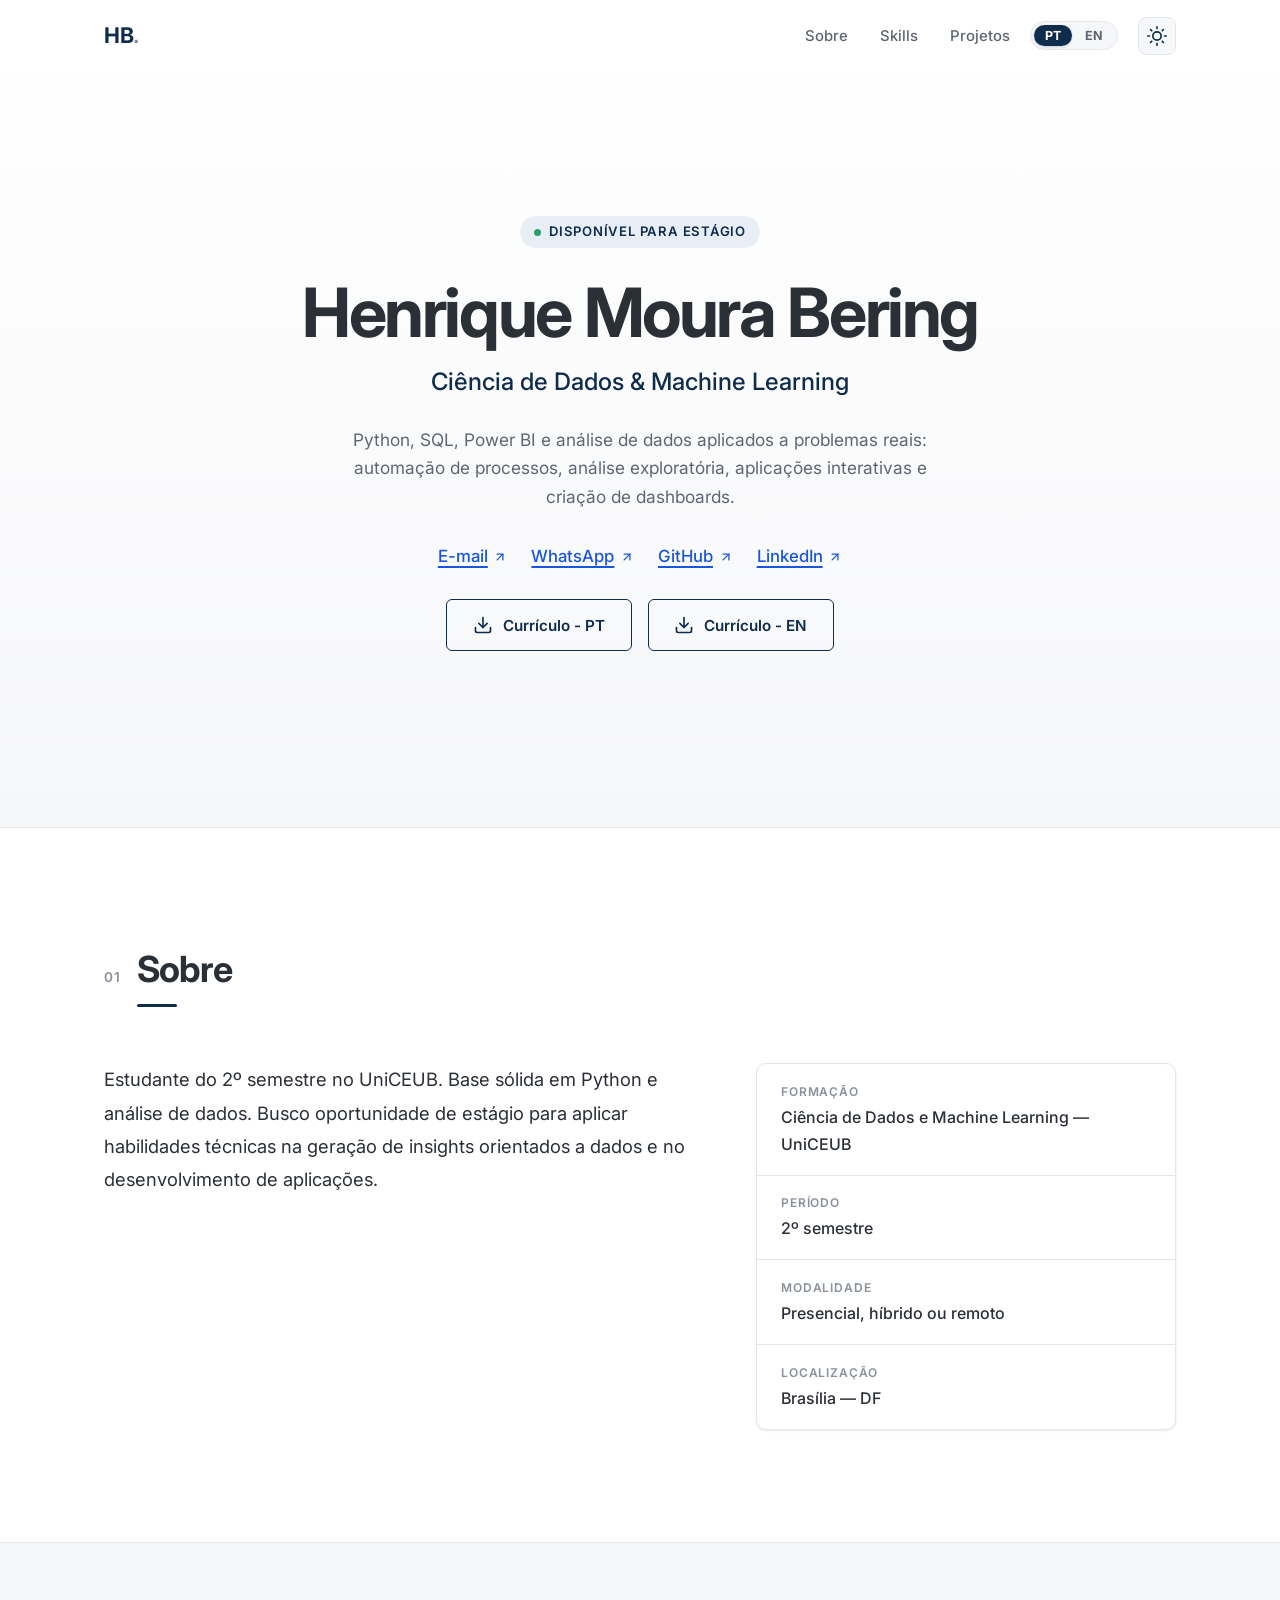
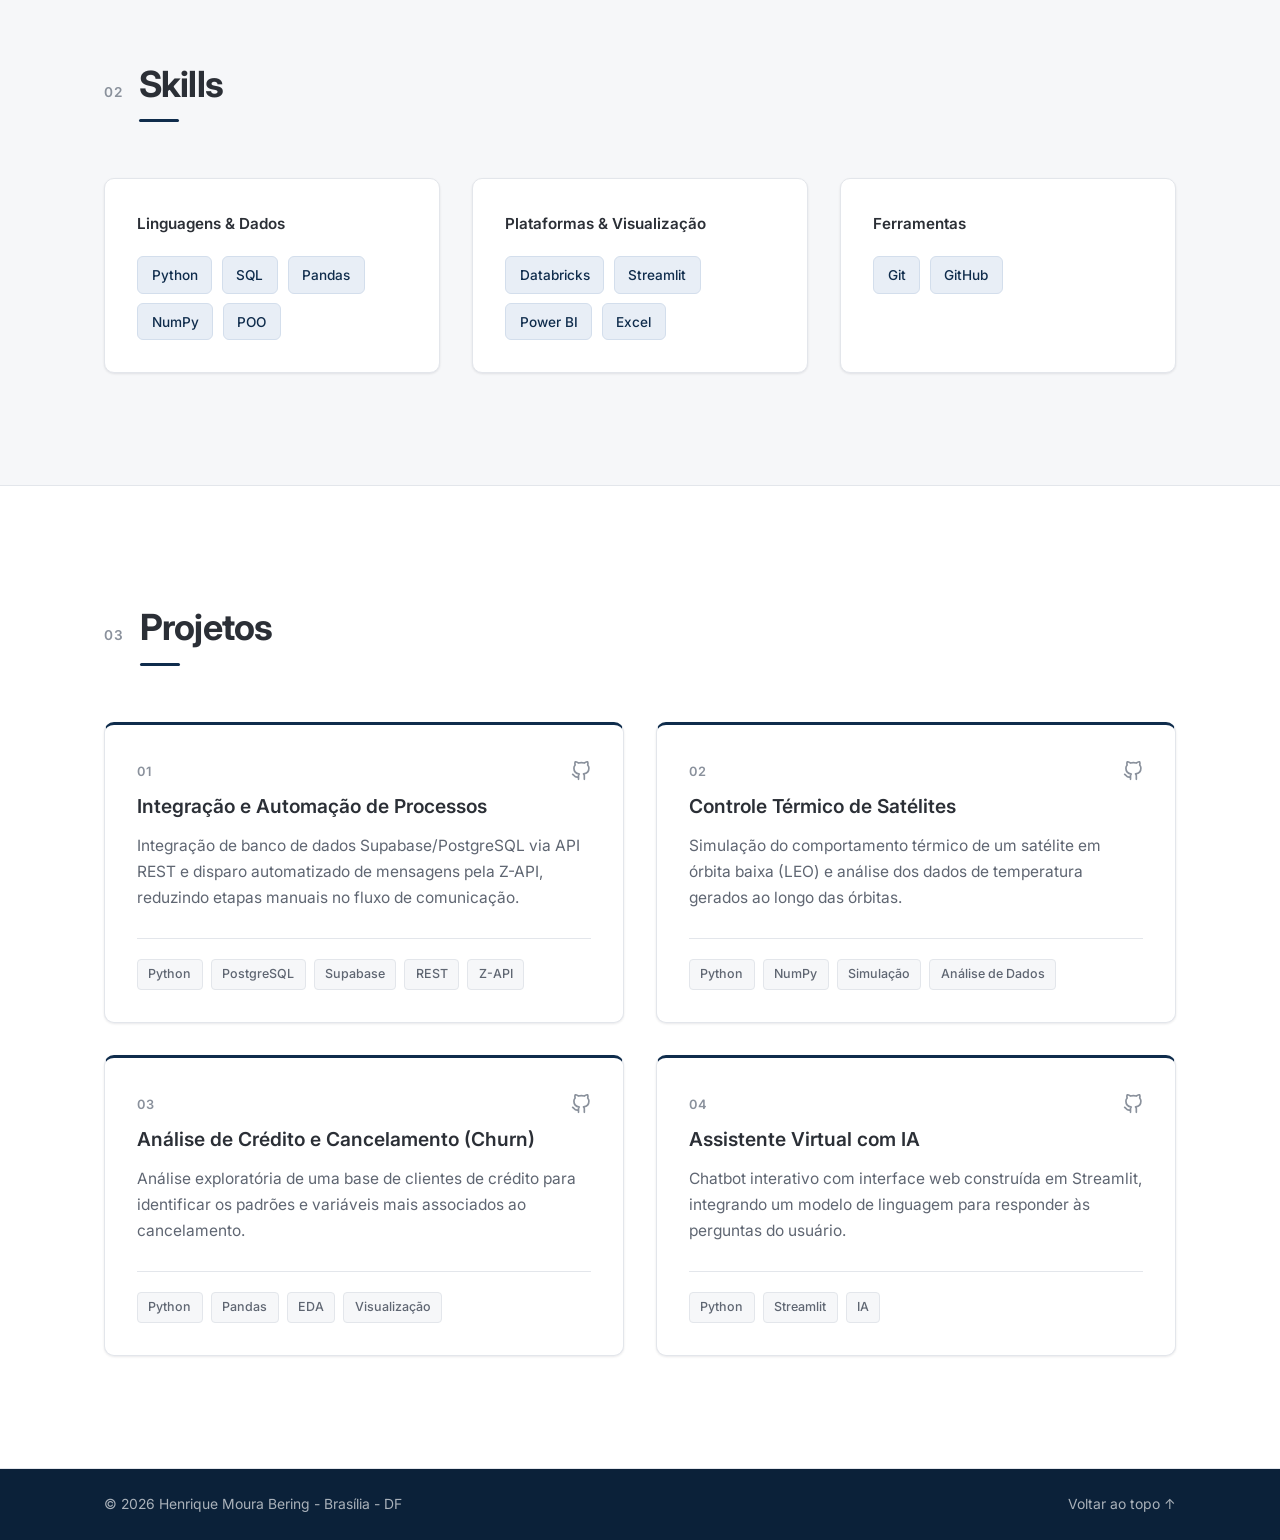
==== index.html @ 613d8236 "feature: url do email abre em outra aba" ====
<!DOCTYPE html>
<html lang="pt-BR">
<head>
  <meta charset="UTF-8">
  <meta name="viewport" content="width=device-width, initial-scale=1.0">
  <meta name="description" content="Henrique Bering — Ciência de Dados & Machine Learning. Portfólio, projetos e contato.">
  <title>Henrique Moura Bering</title>
  <link rel="preconnect" href="https://fonts.googleapis.com">
  <link rel="preconnect" href="https://fonts.gstatic.com" crossorigin>
  <link href="https://fonts.googleapis.com/css2?family=Inter:wght@400;500;600;700&display=swap" rel="stylesheet">
  <link rel="stylesheet" href="style.css">
  <script>
    (function () {
      const savedTheme = localStorage.getItem("theme");
      const systemDark = window.matchMedia && window.matchMedia("(prefers-color-scheme: dark)").matches;
      const theme = savedTheme || (systemDark ? "dark" : "light");
      document.documentElement.setAttribute("data-theme", theme);

      const savedLang = localStorage.getItem("lang") || "pt";
      document.documentElement.lang = savedLang === "pt" ? "pt-BR" : "en";
    })();
  </script>
</head>
<body>

  <header class="header" id="header">
    <div class="container header__inner">
      <a href="#inicio" class="logo" aria-label="Início">HB<span>.</span></a>

      <div class="header__right">
        <nav class="nav" id="navMenu" aria-label="Navegação principal">
          <ul class="nav__list">
            <li><a href="#sobre" class="nav__link" data-i18n="nav_about">Sobre</a></li>
            <li><a href="#skills" class="nav__link" data-i18n="nav_skills">Skills</a></li>
            <li><a href="#projetos" class="nav__link" data-i18n="nav_projects">Projetos</a></li>
          </ul>
        </nav>

        <!-- Toggle de Idioma (Pill PT / EN) -->
        <div class="lang-toggle" id="langToggle" role="group" aria-label="Alternar idioma / Switch language">
          <button type="button" class="lang-btn is-active" id="langPt" data-lang="pt" aria-pressed="true">PT</button>
          <button type="button" class="lang-btn" id="langEn" data-lang="en" aria-pressed="false">EN</button>
        </div>

        <button class="theme-toggle" id="themeToggle" type="button" aria-label="Alternar modo escuro e claro" title="Alternar modo escuro e claro">
          <!-- Sol: visível no modo claro -->
          <svg class="theme-icon theme-icon--sun" xmlns="http://www.w3.org/2000/svg" width="20" height="20" viewBox="0 0 24 24" fill="none" stroke="currentColor" stroke-width="2" stroke-linecap="round" stroke-linejoin="round" aria-hidden="true">
            <circle cx="12" cy="12" r="5"></circle>
            <line x1="12" y1="1" x2="12" y2="3"></line>
            <line x1="12" y1="21" x2="12" y2="23"></line>
            <line x1="4.22" y1="4.22" x2="5.64" y2="5.64"></line>
            <line x1="18.36" y1="18.36" x2="19.78" y2="19.78"></line>
            <line x1="1" y1="12" x2="3" y2="12"></line>
            <line x1="21" y1="12" x2="23" y2="12"></line>
            <line x1="4.22" y1="19.78" x2="5.64" y2="18.36"></line>
            <line x1="18.36" y1="5.64" x2="19.78" y2="4.22"></line>
          </svg>
          <!-- Lua: visível no modo escuro -->
          <svg class="theme-icon theme-icon--moon" xmlns="http://www.w3.org/2000/svg" width="20" height="20" viewBox="0 0 24 24" fill="none" stroke="currentColor" stroke-width="2" stroke-linecap="round" stroke-linejoin="round" aria-hidden="true">
            <path d="M21 12.79A9 9 0 1 1 11.21 3 7 7 0 0 0 21 12.79z"></path>
          </svg>
        </button>

        <button class="nav-toggle" id="navToggle" aria-label="Abrir menu" aria-expanded="false" aria-controls="navMenu">
          <span></span><span></span><span></span>
        </button>
      </div>
    </div>
  </header>

  <main>
    <!-- HERO -->
    <section class="hero" id="inicio">
      <div class="container hero__inner">
        <p class="hero__eyebrow" data-i18n="hero_eyebrow">Disponível para estágio</p>
        <h1 class="hero__title">Henrique Moura Bering</h1>
        <h2 class="hero__subtitle" data-i18n="hero_subtitle">Ciência de Dados &amp; Machine Learning</h2>
        <p class="hero__text" data-i18n="hero_text">
          Python, SQL, Power BI e análise de dados aplicados a problemas reais: automação de processos,
          análise exploratória, aplicações interativas e criação de dashboards.
        </p>
        <div class="hero__contacts" id="contato">
          <a href="https://mail.google.com/mail/?view=cm&fs=1&to=riquemoura.bering@gmail.com" class="hero__link" title="riquemoura.bering@gmail.com" target="blank">
            <span data-i18n="contact_email">E-mail</span>
            <svg class="link-arrow" xmlns="http://www.w3.org/2000/svg" width="14" height="14" viewBox="0 0 24 24" fill="none" stroke="currentColor" stroke-width="2.2" stroke-linecap="round" stroke-linejoin="round" aria-hidden="true">
              <line x1="7" y1="17" x2="17" y2="7"></line>
              <polyline points="7 7 17 7 17 17"></polyline>
            </svg>
          </a>
          <a href="https://wa.me/5561999035238" target="_blank" rel="noopener noreferrer" class="hero__link" title="(61) 99903-5238">
            <span data-i18n="contact_whatsapp">WhatsApp</span>
            <svg class="link-arrow" xmlns="http://www.w3.org/2000/svg" width="14" height="14" viewBox="0 0 24 24" fill="none" stroke="currentColor" stroke-width="2.2" stroke-linecap="round" stroke-linejoin="round" aria-hidden="true">
              <line x1="7" y1="17" x2="17" y2="7"></line>
              <polyline points="7 7 17 7 17 17"></polyline>
            </svg>
          </a>
          <a href="https://github.com/Bering7" target="_blank" rel="noopener noreferrer" class="hero__link" title="github.com/Bering7">
            <span data-i18n="contact_github">GitHub</span>
            <svg class="link-arrow" xmlns="http://www.w3.org/2000/svg" width="14" height="14" viewBox="0 0 24 24" fill="none" stroke="currentColor" stroke-width="2.2" stroke-linecap="round" stroke-linejoin="round" aria-hidden="true">
              <line x1="7" y1="17" x2="17" y2="7"></line>
              <polyline points="7 7 17 7 17 17"></polyline>
            </svg>
          </a>
          <a href="https://www.linkedin.com/in/henrique-moura-bering-376244359" target="_blank" rel="noopener noreferrer" class="hero__link" title="linkedin.com/in/henrique-moura-bering-376244359">
            <span data-i18n="contact_linkedin">LinkedIn</span>
            <svg class="link-arrow" xmlns="http://www.w3.org/2000/svg" width="14" height="14" viewBox="0 0 24 24" fill="none" stroke="currentColor" stroke-width="2.2" stroke-linecap="round" stroke-linejoin="round" aria-hidden="true">
              <line x1="7" y1="17" x2="17" y2="7"></line>
              <polyline points="7 7 17 7 17 17"></polyline>
            </svg>
          </a>
        </div>

        <div class="hero__actions">
          <a href="curriculo/Currículo.pdf" download="Currículo_Henrique_Moura_Bering" class="btn btn--download"><!-- Ícone de Download em SVG -->
            <svg xmlns="http://www.w3.org/2000/svg" width="20" height="20" viewBox="0 0 24 24" fill="none" stroke="currentColor" stroke-width="2" stroke-linecap="round" stroke-linejoin="round">
              <path d="M21 15v4a2 2 0 0 1-2 2H5a2 2 0 0 1-2-2v-4"></path>
              <polyline points="7 10 12 15 17 10"></polyline>
              <line x1="12" y1="15" x2="12" y2="3"></line>
            </svg>
            <span data-i18n="resume_pt">Currículo - PT</span>
          </a>

          <a href="curriculo/resume.pdf" download="Resume_Henrique_Moura_Bering" class="btn btn--download"><!-- Ícone de Download em SVG -->
            <svg xmlns="http://www.w3.org/2000/svg" width="20" height="20" viewBox="0 0 24 24" fill="none" stroke="currentColor" stroke-width="2" stroke-linecap="round" stroke-linejoin="round">
              <path d="M21 15v4a2 2 0 0 1-2 2H5a2 2 0 0 1-2-2v-4"></path>
              <polyline points="7 10 12 15 17 10"></polyline>
              <line x1="12" y1="15" x2="12" y2="3"></line>
            </svg>
            <span data-i18n="resume_en">Currículo - EN</span>
          </a>
        </div>
      </div>
    </section>

    <!-- SOBRE -->
    <section class="section" id="sobre">
      <div class="container about">
        <div class="section__header">
          <span class="section__label">01</span>
          <h2 class="section__title" data-i18n="about_title">Sobre</h2>
        </div>
        <div class="about__grid">
          <p class="about__text" data-i18n="about_text">
            Estudante do 2º semestre no UniCEUB. Base sólida em Python e análise de dados.
            Busco oportunidade de estágio para aplicar habilidades técnicas na geração de
            insights orientados a dados e no desenvolvimento de aplicações.
          </p>
          <ul class="about__facts">
            <li>
              <span class="about__fact-label" data-i18n="fact_education_label">Formação</span>
              <span class="about__fact-value" data-i18n="fact_education_val">Ciência de Dados e Machine Learning — UniCEUB</span>
            </li>
            <li>
              <span class="about__fact-label" data-i18n="fact_term_label">Período</span>
              <span class="about__fact-value" data-i18n="fact_term_val">2º semestre</span>
            </li>
            <li>
              <span class="about__fact-label" data-i18n="fact_model_label">Modalidade</span>
              <span class="about__fact-value" data-i18n="fact_model_val">Presencial, híbrido ou remoto</span>
            </li>
            <li>
              <span class="about__fact-label" data-i18n="fact_location_label">Localização</span>
              <span class="about__fact-value" data-i18n="fact_location_val">Brasília — DF</span>
            </li>
          </ul>
        </div>
      </div>
    </section>

    <!-- SKILLS -->
    <section class="section section--alt" id="skills">
      <div class="container">
        <div class="section__header">
          <span class="section__label">02</span>
          <h2 class="section__title" data-i18n="skills_title">Skills</h2>
        </div>

        <div class="skills__grid">
          <div class="skills__group">
            <h3 class="skills__group-title" data-i18n="skills_group_languages">Linguagens &amp; Dados</h3>
            <ul class="badges">
              <li class="badge">Python</li>
              <li class="badge">SQL</li>
              <li class="badge">Pandas</li>
              <li class="badge">NumPy</li>
              <li class="badge" data-i18n="badge_oop">POO</li>
            </ul>
          </div>
          <div class="skills__group">
            <h3 class="skills__group-title" data-i18n="skills_group_platforms">Plataformas &amp; Visualização</h3>
            <ul class="badges">
              <li class="badge">Databricks</li>
              <li class="badge">Streamlit</li>
              <li class="badge">Power BI</li>
              <li class="badge">Excel</li>
            </ul>
          </div>
          <div class="skills__group">
            <h3 class="skills__group-title" data-i18n="skills_group_tools">Ferramentas</h3>
            <ul class="badges">
              <li class="badge">Git</li>
              <li class="badge">GitHub</li>
            </ul>
          </div>
        </div>
      </div>
    </section>

    <!-- PROJETOS -->
    <section class="section" id="projetos">
      <div class="container">
        <div class="section__header">
          <span class="section__label">03</span>
          <h2 class="section__title" data-i18n="projects_title">Projetos</h2>
        </div>

        <div class="projects__grid">
          <!-- =========================================================
               PROJETO 01: Integração e Automação de Processos
               >>> INSIRA O LINK DO REPOSITÓRIO GITHUB NO href ABAIXO <<<
               ========================================================= -->
          <a href="https://github.com/Bering7/desafio-b2bflow" target="_blank" rel="noopener noreferrer" class="card" aria-label="Ver repositório do projeto Integração e Automação de Processos no GitHub" data-i18n-aria="project_1_aria">
            <div class="card__header">
              <span class="card__index">01</span>
              <svg class="card__icon" xmlns="http://www.w3.org/2000/svg" width="20" height="20" viewBox="0 0 24 24" fill="none" stroke="currentColor" stroke-width="2" stroke-linecap="round" stroke-linejoin="round" aria-hidden="true">
                <path d="M9 19c-5 1.5-5-2.5-7-3m14 6v-3.87a3.37 3.37 0 0 0-.94-2.61c3.14-.35 6.44-1.54 6.44-7A5.44 5.44 0 0 0 20 4.77 5.07 5.07 0 0 0 19.91 1S18.73.65 16 2.48a13.38 13.38 0 0 0-7 0C6.27.65 5.09 1 5.09 1A5.07 5.07 0 0 0 5 4.77a5.44 5.44 0 0 0-1.5 3.78c0 5.42 3.3 6.61 6.44 7A3.37 3.37 0 0 0 9 18.13V22"></path>
              </svg>
            </div>
            <h3 class="card__title" data-i18n="project_1_title">Integração e Automação de Processos</h3>
            <p class="card__text" data-i18n="project_1_text">
              Integração de banco de dados Supabase/PostgreSQL via API REST e disparo
              automatizado de mensagens pela Z-API, reduzindo etapas manuais no fluxo de comunicação.
            </p>
            <ul class="card__tags">
              <li>Python</li>
              <li>PostgreSQL</li>
              <li>Supabase</li>
              <li>REST</li>
              <li>Z-API</li>
            </ul>
          </a>

          <!-- =========================================================
               PROJETO 02: Controle Térmico de Satélites
               ========================================================= -->
          <a href="https://github.com/Bering7/Controle-Termico-de-Satelite" target="_blank" rel="noopener noreferrer" class="card" aria-label="Ver repositório do projeto Controle Térmico de Satélites no GitHub" data-i18n-aria="project_2_aria">
            <div class="card__header">
              <span class="card__index">02</span>
              <svg class="card__icon" xmlns="http://www.w3.org/2000/svg" width="20" height="20" viewBox="0 0 24 24" fill="none" stroke="currentColor" stroke-width="2" stroke-linecap="round" stroke-linejoin="round" aria-hidden="true">
                <path d="M9 19c-5 1.5-5-2.5-7-3m14 6v-3.87a3.37 3.37 0 0 0-.94-2.61c3.14-.35 6.44-1.54 6.44-7A5.44 5.44 0 0 0 20 4.77 5.07 5.07 0 0 0 19.91 1S18.73.65 16 2.48a13.38 13.38 0 0 0-7 0C6.27.65 5.09 1 5.09 1A5.07 5.07 0 0 0 5 4.77a5.44 5.44 0 0 0-1.5 3.78c0 5.42 3.3 6.61 6.44 7A3.37 3.37 0 0 0 9 18.13V22"></path>
              </svg>
            </div>
            <h3 class="card__title" data-i18n="project_2_title">Controle Térmico de Satélites</h3>
            <p class="card__text" data-i18n="project_2_text">
              Simulação do comportamento térmico de um satélite em órbita baixa (LEO) e
              análise dos dados de temperatura gerados ao longo das órbitas.
            </p>
            <ul class="card__tags">
              <li>Python</li>
              <li>NumPy</li>
              <li data-i18n="tag_simulation">Simulação</li>
              <li data-i18n="tag_data_analysis">Análise de Dados</li>
            </ul>
          </a>

          <!-- =========================================================
               PROJETO 03: Análise de Crédito e Cancelamento (Churn)
               ========================================================= -->
          <a href="https://github.com/Bering7/Hashtag-Programacao" target="_blank" rel="noopener noreferrer" class="card" aria-label="Ver repositório do projeto Análise de Crédito e Cancelamento (Churn) no GitHub" data-i18n-aria="project_3_aria">
            <div class="card__header">
              <span class="card__index">03</span>
              <svg class="card__icon" xmlns="http://www.w3.org/2000/svg" width="20" height="20" viewBox="0 0 24 24" fill="none" stroke="currentColor" stroke-width="2" stroke-linecap="round" stroke-linejoin="round" aria-hidden="true">
                <path d="M9 19c-5 1.5-5-2.5-7-3m14 6v-3.87a3.37 3.37 0 0 0-.94-2.61c3.14-.35 6.44-1.54 6.44-7A5.44 5.44 0 0 0 20 4.77 5.07 5.07 0 0 0 19.91 1S18.73.65 16 2.48a13.38 13.38 0 0 0-7 0C6.27.65 5.09 1 5.09 1A5.07 5.07 0 0 0 5 4.77a5.44 5.44 0 0 0-1.5 3.78c0 5.42 3.3 6.61 6.44 7A3.37 3.37 0 0 0 9 18.13V22"></path>
              </svg>
            </div>
            <h3 class="card__title" data-i18n="project_3_title">Análise de Crédito e Cancelamento (Churn)</h3>
            <p class="card__text" data-i18n="project_3_text">
              Análise exploratória de uma base de clientes de crédito para identificar
              os padrões e variáveis mais associados ao cancelamento.
            </p>
            <ul class="card__tags">
              <li>Python</li>
              <li>Pandas</li>
              <li>EDA</li>
              <li data-i18n="tag_visualization">Visualização</li>
            </ul>
          </a>

          <!-- =========================================================
               PROJETO 04: Assistente Virtual com IA
               >>> INSIRA O LINK DO REPOSITÓRIO GITHUB NO href ABAIXO <<<
               ========================================================= -->
          <a href="https://github.com/Bering7/Hashtag-Programacao" target="_blank" rel="noopener noreferrer" class="card" aria-label="Ver repositório do projeto Assistente Virtual com IA no GitHub" data-i18n-aria="project_4_aria">
            <div class="card__header">
              <span class="card__index">04</span>
              <svg class="card__icon" xmlns="http://www.w3.org/2000/svg" width="20" height="20" viewBox="0 0 24 24" fill="none" stroke="currentColor" stroke-width="2" stroke-linecap="round" stroke-linejoin="round" aria-hidden="true">
                <path d="M9 19c-5 1.5-5-2.5-7-3m14 6v-3.87a3.37 3.37 0 0 0-.94-2.61c3.14-.35 6.44-1.54 6.44-7A5.44 5.44 0 0 0 20 4.77 5.07 5.07 0 0 0 19.91 1S18.73.65 16 2.48a13.38 13.38 0 0 0-7 0C6.27.65 5.09 1 5.09 1A5.07 5.07 0 0 0 5 4.77a5.44 5.44 0 0 0-1.5 3.78c0 5.42 3.3 6.61 6.44 7A3.37 3.37 0 0 0 9 18.13V22"></path>
              </svg>
            </div>
            <h3 class="card__title" data-i18n="project_4_title">Assistente Virtual com IA</h3>
            <p class="card__text" data-i18n="project_4_text">
              Chatbot interativo com interface web construída em Streamlit, integrando
              um modelo de linguagem para responder às perguntas do usuário.
            </p>
            <ul class="card__tags">
              <li>Python</li>
              <li>Streamlit</li>
              <li data-i18n="tag_ai">IA</li>
            </ul>
          </a>
        </div>
      </div>
    </section>


  </main>

  <footer class="footer">
    <div class="container footer__inner">
      <p>&copy; <span id="year"></span> Henrique Moura Bering - Brasília - DF</p>
      <a href="#inicio" class="footer__top" data-i18n="back_to_top">Voltar ao topo ↑</a>
    </div>
  </footer>

  <script src="script.js"></script>
</body>
</html>
---- style.css ----
/* ==========================================================
   VARIÁVEIS
   ========================================================== */
:root {
  --navy: #0f2c4c;
  --navy-hover: #1b4170;
  --navy-soft: #e8eef6;

  --bg: #ffffff;
  --bg-alt: #f6f7f9;
  --bg-card: #ffffff;
  --header-bg: rgba(255, 255, 255, 0.92);
  --border: #e3e6eb;

  --text: #2b2f36;
  --text-muted: #5f6672;
  --text-light: #8a919c;

  --link-blue: #1a56db;
  --link-blue-hover: #0f2c4c;

  --badge-border: #d3deec;
  --card-hover-border: #cbd5e1;

  --footer-bg: #0b2139;
  --footer-text: rgba(255, 255, 255, 0.65);

  --btn-primary-bg: #0f2c4c;
  --btn-primary-text: #ffffff;
  --btn-primary-hover: #1b4170;

  --radius: 10px;
  --shadow-sm: 0 1px 3px rgba(16, 24, 40, 0.06), 0 1px 2px rgba(16, 24, 40, 0.04);
  --shadow-md: 0 10px 28px rgba(16, 24, 40, 0.08), 0 2px 6px rgba(16, 24, 40, 0.04);

  --header-h: 72px;
  --container: 1120px;
  --transition: 0.25s ease;
}

[data-theme="dark"] {
  --navy: #60a5fa;
  --navy-hover: #93c5fd;
  --navy-soft: rgba(96, 165, 250, 0.12);

  --bg: #0b1120;
  --bg-alt: #111827;
  --bg-card: #151f33;
  --header-bg: rgba(11, 17, 32, 0.92);
  --border: #1f293d;

  --text: #f3f4f6;
  --text-muted: #9ca3af;
  --text-light: #6b7280;

  --link-blue: #60a5fa;
  --link-blue-hover: #93c5fd;

  --badge-border: #26354d;
  --card-hover-border: #3b82f6;

  --footer-bg: #060b16;
  --footer-text: #9ca3af;

  --btn-primary-bg: #2563eb;
  --btn-primary-text: #ffffff;
  --btn-primary-hover: #1d4ed8;

  --shadow-sm: 0 1px 3px rgba(0, 0, 0, 0.4), 0 1px 2px rgba(0, 0, 0, 0.3);
  --shadow-md: 0 10px 28px rgba(0, 0, 0, 0.6), 0 2px 6px rgba(0, 0, 0, 0.4);
}

/* ==========================================================
   RESET / BASE
   ========================================================== */
*,
*::before,
*::after {
  box-sizing: border-box;
  margin: 0;
  padding: 0;
}

html {
  scroll-behavior: smooth;
  scroll-padding-top: var(--header-h);
}

body {
  font-family: "Inter", "Segoe UI", Roboto, Arial, sans-serif;
  font-size: 1rem;
  line-height: 1.65;
  color: var(--text);
  background: var(--bg);
  -webkit-font-smoothing: antialiased;
  transition: background-color var(--transition), color var(--transition);
}

ul { list-style: none; }

a {
  color: inherit;
  text-decoration: none;
}

a:focus-visible,
button:focus-visible {
  outline: 2px solid var(--navy);
  outline-offset: 3px;
}

.container {
  width: 100%;
  max-width: var(--container);
  margin: 0 auto;
  padding: 0 24px;
}

body.no-scroll { overflow: hidden; }

/* ==========================================================
   BOTÕES
   ========================================================== */
.btn {
  display: inline-flex;
  align-items: center;
  justify-content: center;
  padding: 0.8rem 1.6rem;
  font-size: 0.95rem;
  font-weight: 600;
  border-radius: 6px;
  border: 1.5px solid transparent;
  transition: background var(--transition), color var(--transition),
              border-color var(--transition), transform var(--transition);
  cursor: pointer;
}

.btn:hover { transform: translateY(-1px); }

.btn--primary {
  background: var(--btn-primary-bg);
  color: var(--btn-primary-text);
}

.btn--primary:hover { background: var(--btn-primary-hover); }

.btn--outline {
  border-color: var(--navy);
  color: var(--navy);
  background: transparent;
}

.btn--outline:hover {
  background: var(--navy);
  color: var(--bg);
}

.btn--download {
  border-color: var(--navy);
  color: var(--navy);
  background: transparent;
  gap: 10px;
}

.btn--download:hover {
  background-color: var(--navy);
  color: var(--bg);
}

/* ==========================================================
   HEADER / NAV
   ========================================================== */
.header {
  position: fixed;
  inset: 0 0 auto 0;
  height: var(--header-h);
  background: var(--header-bg);
  backdrop-filter: blur(8px);
  -webkit-backdrop-filter: blur(8px);
  border-bottom: 1px solid transparent;
  z-index: 100;
  transition: border-color var(--transition), box-shadow var(--transition), background-color var(--transition);
}

.header.is-scrolled {
  border-bottom-color: var(--border);
  box-shadow: var(--shadow-sm);
}

.header__inner {
  height: 100%;
  display: flex;
  align-items: center;
  justify-content: space-between;
}

.header__right {
  display: flex;
  align-items: center;
  gap: 1.25rem;
}

.logo {
  font-size: 1.35rem;
  font-weight: 700;
  color: var(--navy);
  letter-spacing: -0.02em;
}

.logo span { color: var(--text-light); }

.nav__list {
  display: flex;
  align-items: center;
  gap: 2rem;
}

.nav__link {
  font-size: 0.93rem;
  font-weight: 500;
  color: var(--text-muted);
  position: relative;
  transition: color var(--transition);
}

.nav__link::after {
  content: "";
  position: absolute;
  left: 0;
  bottom: -6px;
  width: 0;
  height: 2px;
  background: var(--navy);
  transition: width var(--transition);
}

.nav__link:hover,
.nav__link.is-active { color: var(--navy); }

.nav__link:hover::after,
.nav__link.is-active::after { width: 100%; }

/* ==========================================================
   ALTERNADOR DE IDIOMA (Pill PT / EN)
   ========================================================== */
.lang-toggle {
  display: inline-flex;
  align-items: center;
  background: var(--bg-alt);
  border: 1px solid var(--border);
  border-radius: 999px;
  padding: 3px;
  gap: 2px;
  transition: background-color var(--transition), border-color var(--transition);
}

.lang-btn {
  border: none;
  background: transparent;
  color: var(--text-muted);
  font-family: inherit;
  font-size: 0.78rem;
  font-weight: 700;
  letter-spacing: 0.04em;
  padding: 0.25rem 0.65rem;
  border-radius: 999px;
  cursor: pointer;
  line-height: 1.1;
  transition: background-color var(--transition), color var(--transition), box-shadow var(--transition);
}

.lang-btn:hover:not(.is-active) {
  color: var(--navy);
}

.lang-btn.is-active {
  background: var(--navy);
  color: #ffffff;
  box-shadow: 0 1px 3px rgba(15, 44, 76, 0.2);
}

[data-theme="dark"] .lang-btn.is-active {
  background: var(--btn-primary-bg);
  color: #ffffff;
  box-shadow: 0 1px 4px rgba(0, 0, 0, 0.4);
}

/* Botão Alternador de Tema */
.theme-toggle {
  display: inline-flex;
  align-items: center;
  justify-content: center;
  width: 38px;
  height: 38px;
  border-radius: 8px;
  border: 1px solid var(--border);
  background: var(--bg-alt);
  color: var(--navy);
  cursor: pointer;
  transition: background var(--transition), border-color var(--transition), color var(--transition), transform var(--transition);
  padding: 0;
}

.theme-toggle:hover {
  background: var(--navy-soft);
  border-color: var(--navy);
  transform: translateY(-1px);
}

.theme-icon {
  display: none;
  transition: transform var(--transition);
}

/* Modo claro (padrão): apresenta o sol */
:root:not([data-theme="dark"]) .theme-icon--sun {
  display: block;
}

/* Modo escuro: apresenta a lua */
[data-theme="dark"] .theme-icon--moon {
  display: block;
}

/* Botão hambúrguer */
.nav-toggle {
  display: none;
  flex-direction: column;
  justify-content: center;
  gap: 5px;
  width: 40px;
  height: 40px;
  background: none;
  border: none;
  cursor: pointer;
  padding: 8px;
}

.nav-toggle span {
  display: block;
  height: 2px;
  width: 100%;
  background: var(--navy);
  border-radius: 2px;
  transition: transform var(--transition), opacity var(--transition);
}

.nav-toggle.is-open span:nth-child(1) { transform: translateY(7px) rotate(45deg); }
.nav-toggle.is-open span:nth-child(2) { opacity: 0; }
.nav-toggle.is-open span:nth-child(3) { transform: translateY(-7px) rotate(-45deg); }

/* ==========================================================
   HERO
   ========================================================== */
.hero {
  min-height: 92vh;
  display: flex;
  align-items: center;
  padding: calc(var(--header-h) + 64px) 0 96px;
  background:
    linear-gradient(180deg, var(--bg) 0%, var(--bg-alt) 100%);
  border-bottom: 1px solid var(--border);
}

.hero__inner {
  display: flex;
  flex-direction: column;
  align-items: center;
  text-align: center;
  max-width: 820px;
  margin: 0 auto;
}

.hero__eyebrow {
  display: inline-flex;
  align-items: center;
  gap: 0.5rem;
  font-size: 0.82rem;
  font-weight: 600;
  letter-spacing: 0.06em;
  text-transform: uppercase;
  color: var(--navy);
  background: var(--navy-soft);
  padding: 0.35rem 0.85rem;
  border-radius: 999px;
  margin-bottom: 1.75rem;
}

.hero__eyebrow::before {
  content: "";
  width: 7px;
  height: 7px;
  border-radius: 50%;
  background: #2e9d6a;
}

.hero__title {
  font-size: clamp(2.6rem, 6vw, 4.25rem);
  font-weight: 700;
  line-height: 1.08;
  letter-spacing: -0.035em;
  color: var(--text);
}

.hero__subtitle {
  margin-top: 0.75rem;
  font-size: clamp(1.15rem, 2.4vw, 1.5rem);
  font-weight: 500;
  color: var(--navy);
}

.hero__text {
  margin: 1.5rem auto 0;
  max-width: 620px;
  font-size: 1.08rem;
  color: var(--text-muted);
}

.hero__contacts {
  display: flex;
  flex-wrap: wrap;
  align-items: center;
  justify-content: center;
  gap: 1.5rem;
  margin-top: 2rem;
}

.hero__link {
  display: inline-flex;
  align-items: center;
  gap: 0.35rem;
  font-size: 1.05rem;
  font-weight: 500;
  color: var(--link-blue);
  text-decoration: none;
  transition: color var(--transition);
}

.hero__link span {
  text-decoration: underline;
  text-decoration-color: var(--link-blue);
  text-underline-offset: 4px;
  text-decoration-thickness: 1.5px;
  transition: text-decoration-color var(--transition);
}

.hero__link .link-arrow {
  color: var(--link-blue);
  transition: transform var(--transition), color var(--transition);
  flex-shrink: 0;
}

.hero__link:hover {
  color: var(--link-blue-hover);
}

.hero__link:hover span {
  text-decoration-color: var(--link-blue-hover);
}

.hero__link:hover .link-arrow {
  color: var(--link-blue-hover);
  transform: translate(2px, -2px);
}

.hero__actions {
  display: flex;
  flex-wrap: wrap;
  justify-content: center;
  align-items: center;
  gap: 1rem;
  margin-top: 1.75rem;
}

/* ==========================================================
   SEÇÕES (GERAL)
   ========================================================== */
.section { padding: 112px 0; }

.section--alt {
  background: var(--bg-alt);
  border-top: 1px solid var(--border);
  border-bottom: 1px solid var(--border);
}

.section__header {
  display: flex;
  align-items: baseline;
  gap: 1rem;
  margin-bottom: 3.5rem;
}

.section__label {
  font-size: 0.85rem;
  font-weight: 600;
  color: var(--text-light);
  letter-spacing: 0.08em;
}

.section__title {
  font-size: clamp(1.75rem, 3.5vw, 2.25rem);
  font-weight: 700;
  letter-spacing: -0.025em;
  color: var(--text);
  position: relative;
  padding-bottom: 0.5rem;
}

.section__title::after {
  content: "";
  position: absolute;
  left: 0;
  bottom: 0;
  width: 40px;
  height: 3px;
  background: var(--navy);
  border-radius: 2px;
}

/* ==========================================================
   SOBRE
   ========================================================== */
.about__grid {
  display: grid;
  grid-template-columns: 1.4fr 1fr;
  gap: 4rem;
  align-items: start;
}

.about__text {
  font-size: 1.15rem;
  line-height: 1.8;
  color: var(--text);
}

.about__facts {
  border: 1px solid var(--border);
  border-radius: var(--radius);
  background: var(--bg-card);
  box-shadow: var(--shadow-sm);
}

.about__facts li {
  display: flex;
  flex-direction: column;
  gap: 0.15rem;
  padding: 1.1rem 1.5rem;
}

.about__facts li + li { border-top: 1px solid var(--border); }

.about__fact-label {
  font-size: 0.75rem;
  font-weight: 600;
  text-transform: uppercase;
  letter-spacing: 0.07em;
  color: var(--text-light);
}

.about__fact-value {
  font-weight: 500;
  color: var(--text);
}

/* ==========================================================
   SKILLS
   ========================================================== */
.skills__grid {
  display: grid;
  grid-template-columns: repeat(3, 1fr);
  gap: 2rem;
}

.skills__group {
  background: var(--bg-card);
  border: 1px solid var(--border);
  border-radius: var(--radius);
  padding: 2rem;
  box-shadow: var(--shadow-sm);
}

.skills__group-title {
  font-size: 0.95rem;
  font-weight: 600;
  color: var(--text);
  margin-bottom: 1.25rem;
}

.badges {
  display: flex;
  flex-wrap: wrap;
  gap: 0.6rem;
}

.badge {
  font-size: 0.85rem;
  font-weight: 500;
  color: var(--navy);
  background: var(--navy-soft);
  border: 1px solid var(--badge-border);
  padding: 0.4rem 0.85rem;
  border-radius: 6px;
  transition: background var(--transition), color var(--transition);
}

.badge:hover {
  background: var(--navy);
  color: var(--bg);
}

/* ==========================================================
   PROJETOS
   ========================================================== */
.projects__grid {
  display: grid;
  grid-template-columns: repeat(2, 1fr);
  gap: 2rem;
}

.card {
  display: flex;
  flex-direction: column;
  background: var(--bg-card);
  border: 1px solid var(--border);
  border-top: 3px solid var(--navy);
  border-radius: var(--radius);
  padding: 2.25rem 2rem 2rem;
  box-shadow: var(--shadow-sm);
  color: inherit;
  text-decoration: none;
  cursor: pointer;
  transition: transform var(--transition), box-shadow var(--transition), border-color var(--transition);
}

.card:hover {
  transform: translateY(-4px);
  box-shadow: var(--shadow-md);
  border-color: var(--card-hover-border);
}

.card__header {
  display: flex;
  align-items: center;
  justify-content: space-between;
  margin-bottom: 0.75rem;
}

.card__header .card__index {
  margin-bottom: 0;
}

.card__icon {
  color: var(--text-light);
  transition: color var(--transition), transform var(--transition);
  flex-shrink: 0;
}

.card:hover .card__icon {
  color: var(--navy);
  transform: translateY(-2px);
}

.card__index {
  font-size: 0.8rem;
  font-weight: 600;
  color: var(--text-light);
  letter-spacing: 0.08em;
  margin-bottom: 0.75rem;
}

.card__title {
  font-size: 1.2rem;
  font-weight: 600;
  line-height: 1.35;
  color: var(--text);
  margin-bottom: 0.85rem;
  transition: color var(--transition);
}

.card:hover .card__title {
  color: var(--navy);
}

.card__text {
  color: var(--text-muted);
  font-size: 0.97rem;
  flex-grow: 1;
}

.card__tags {
  display: flex;
  flex-wrap: wrap;
  gap: 0.5rem;
  margin-top: 1.75rem;
  padding-top: 1.25rem;
  border-top: 1px solid var(--border);
}

.card__tags li {
  font-size: 0.78rem;
  font-weight: 500;
  color: var(--text-muted);
  background: var(--bg-alt);
  border: 1px solid var(--border);
  padding: 0.25rem 0.65rem;
  border-radius: 4px;
}

.projects__more {
  display: flex;
  justify-content: center;
  margin-top: 3.5rem;
}


/* ==========================================================
   FOOTER
   ========================================================== */
.footer {
  background: var(--footer-bg);
  color: var(--footer-text);
  font-size: 0.87rem;
  padding: 1.5rem 0;
  border-top: 1px solid var(--border);
  transition: background-color var(--transition), color var(--transition), border-color var(--transition);
}

.footer__inner {
  display: flex;
  justify-content: space-between;
  align-items: center;
  gap: 1rem;
}

.footer__top { transition: color var(--transition); }
.footer__top:hover { color: var(--navy); }

/* ==========================================================
   ANIMAÇÃO DE ENTRADA (controlada via JS)
   ========================================================== */
.reveal {
  opacity: 0;
  transform: translateY(16px);
  transition: opacity 0.6s ease, transform 0.6s ease;
}

.reveal.is-visible {
  opacity: 1;
  transform: none;
}

@media (prefers-reduced-motion: reduce) {
  html { scroll-behavior: auto; }
  .reveal { opacity: 1; transform: none; transition: none; }
  * { transition: none !important; }
}

/* ==========================================================
   RESPONSIVO
   ========================================================== */
@media (max-width: 960px) {
  .about__grid { grid-template-columns: 1fr; gap: 2.5rem; }

  .skills__grid { grid-template-columns: repeat(2, 1fr); }
}

@media (max-width: 768px) {
  :root { --header-h: 64px; }

  .header__right { gap: 0.75rem; }

  .section { padding: 80px 0; }

  .nav-toggle { display: flex; }

  .nav {
    position: fixed;
    top: var(--header-h);
    left: 0;
    right: 0;
    height: calc(100vh - var(--header-h));
    background: var(--bg);
    border-top: 1px solid var(--border);
    transform: translateX(100%);
    transition: transform 0.3s ease;
  }

  .nav.is-open { transform: translateX(0); }

  .nav__list {
    flex-direction: column;
    align-items: stretch;
    gap: 0;
    padding: 1.5rem 24px;
  }

  .nav__list li { border-bottom: 1px solid var(--border); }

  .nav__link {
    display: block;
    padding: 1.1rem 0;
    font-size: 1.05rem;
  }

  .nav__link::after { display: none; }

  .nav__list li:last-child { border-bottom: none; }

  .hero { min-height: auto; padding: calc(var(--header-h) + 56px) 0 72px; }

  .projects__grid,
  .skills__grid { grid-template-columns: 1fr; }

  .card { padding: 1.75rem 1.5rem; }
}

@media (max-width: 480px) {
  .container { padding: 0 20px; }

  .hero__contacts {
    gap: 0.85rem 1.25rem;
    justify-content: center;
  }
  .hero__actions {
    flex-direction: column;
    align-items: center;
    width: 100%;
  }
  .hero__actions .btn {
    width: 100%;
    max-width: 300px;
  }

  .footer__inner { flex-direction: column; text-align: center; }
}
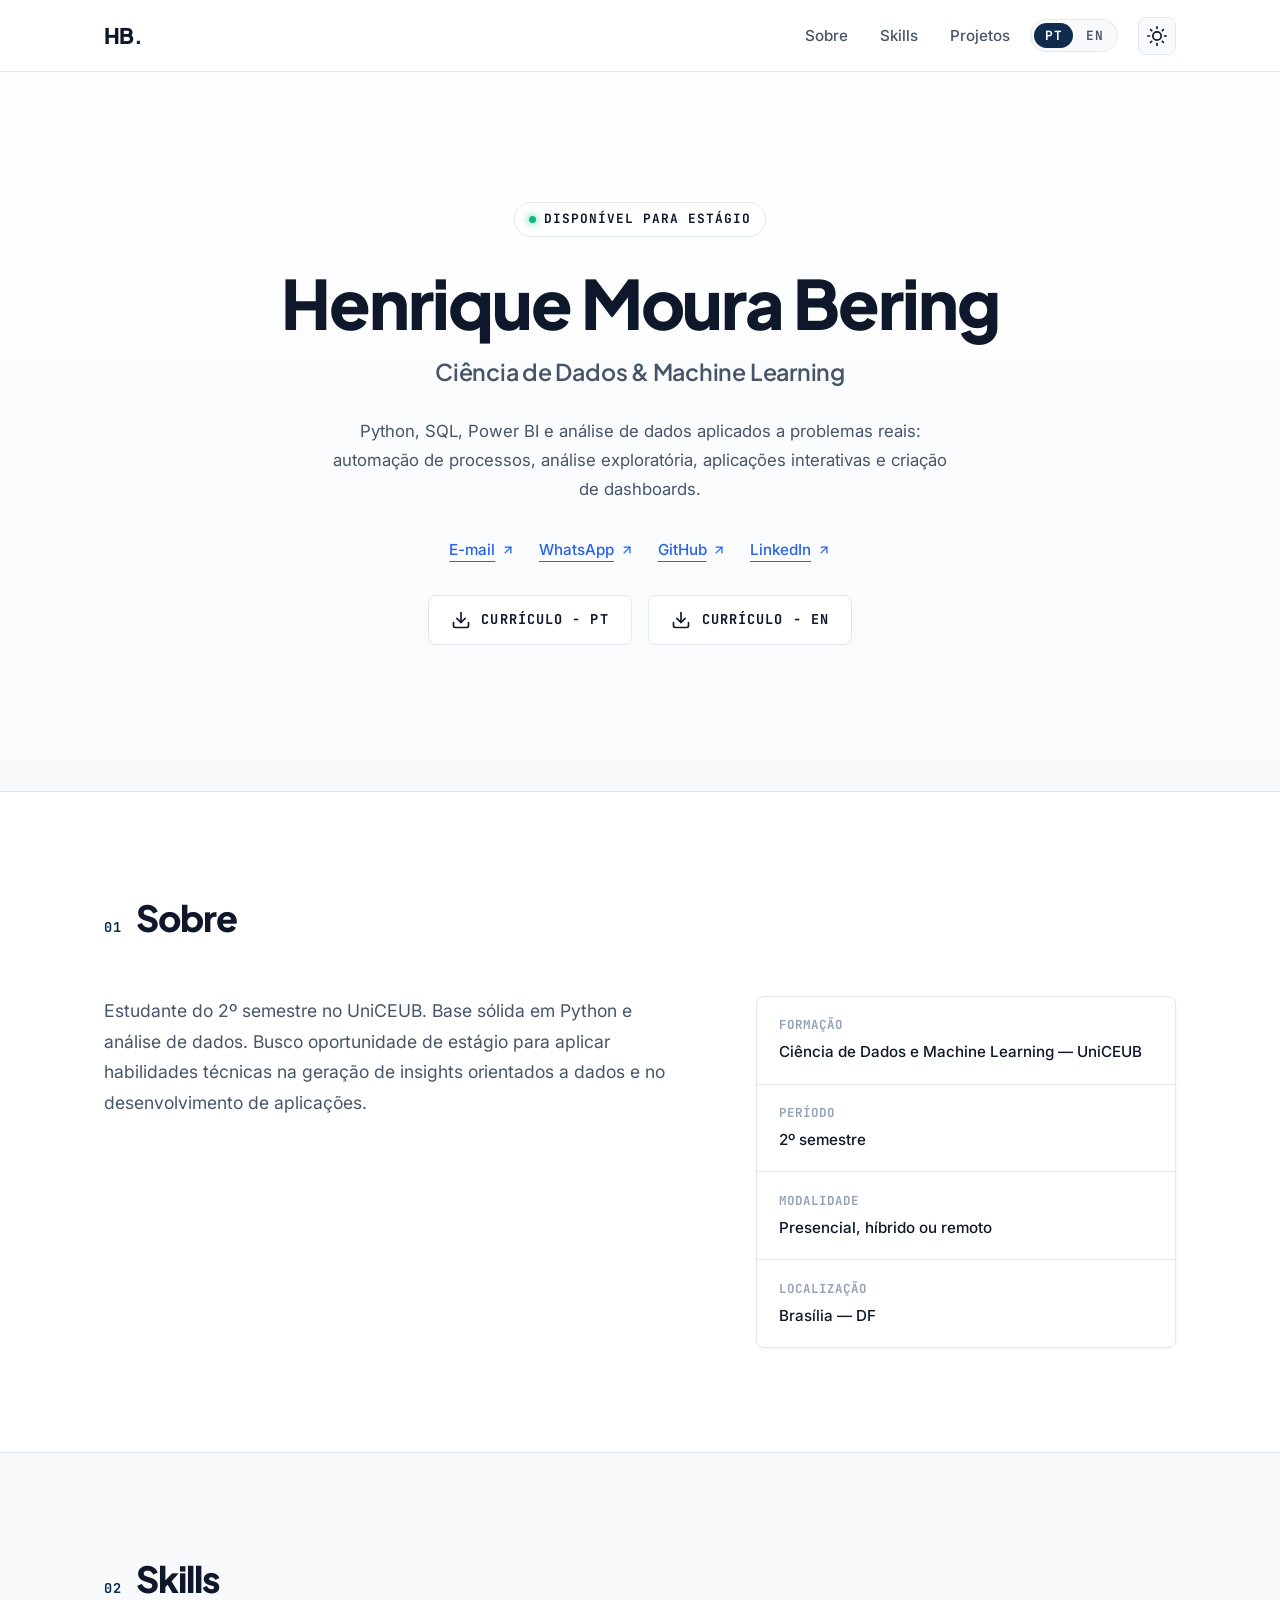
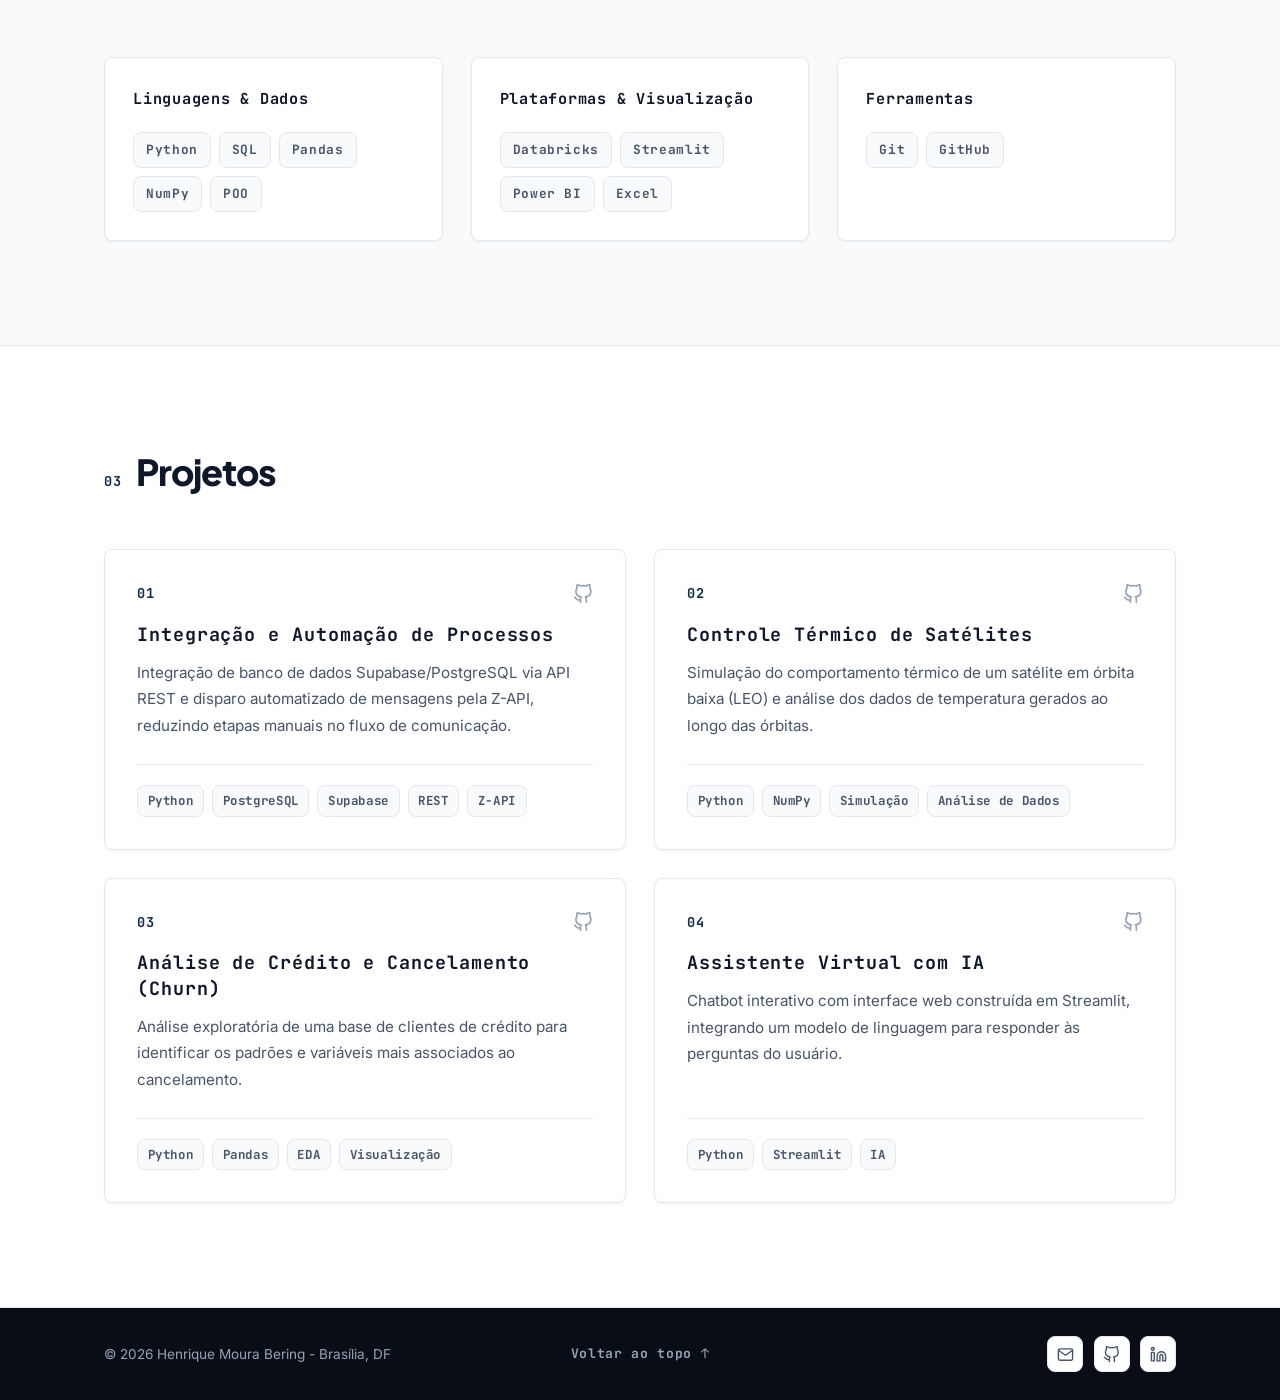
==== commit d6539de0: "chore: troca fonte padrão do projeto para Plus Jakarta Sans, Inter e JetBrains Mono" ====
--- a/index.html
+++ b/index.html
@@ -7,7 +7,7 @@
   <title>Henrique Moura Bering</title>
   <link rel="preconnect" href="https://fonts.googleapis.com">
   <link rel="preconnect" href="https://fonts.gstatic.com" crossorigin>
-  <link href="https://fonts.googleapis.com/css2?family=Inter:wght@400;500;600;700&display=swap" rel="stylesheet">
+  <link href="https://fonts.googleapis.com/css2?family=Inter:wght@400;500;600&family=JetBrains+Mono:wght@400;700&family=Plus+Jakarta+Sans:wght@700;800&display=swap" rel="stylesheet">
   <link rel="stylesheet" href="style.css">
   <script>
     (function () {
@@ -317,8 +317,28 @@
 
   <footer class="footer">
     <div class="container footer__inner">
-      <p>&copy; <span id="year"></span> Henrique Moura Bering - Brasília - DF</p>
+      <p class="footer__copy">&copy; <span id="year"></span> Henrique Moura Bering - Brasília, DF</p>
       <a href="#inicio" class="footer__top" data-i18n="back_to_top">Voltar ao topo ↑</a>
+      <div class="footer__socials">
+        <a href="https://mail.google.com/mail/?view=cm&fs=1&to=riquemoura.bering@gmail.com" target="_blank" rel="noopener noreferrer" class="footer__social-btn" aria-label="E-mail" title="E-mail">
+          <svg xmlns="http://www.w3.org/2000/svg" width="17" height="17" viewBox="0 0 24 24" fill="none" stroke="currentColor" stroke-width="2" stroke-linecap="round" stroke-linejoin="round" aria-hidden="true">
+            <path d="M4 4h16c1.1 0 2 .9 2 2v12c0 1.1-.9 2-2 2H4c-1.1 0-2-.9-2-2V6c0-1.1.9-2 2-2z"></path>
+            <polyline points="22,6 12,13 2,6"></polyline>
+          </svg>
+        </a>
+        <a href="https://github.com/Bering7" target="_blank" rel="noopener noreferrer" class="footer__social-btn" aria-label="GitHub" title="GitHub">
+          <svg xmlns="http://www.w3.org/2000/svg" width="17" height="17" viewBox="0 0 24 24" fill="none" stroke="currentColor" stroke-width="2" stroke-linecap="round" stroke-linejoin="round" aria-hidden="true">
+            <path d="M9 19c-5 1.5-5-2.5-7-3m14 6v-3.87a3.37 3.37 0 0 0-.94-2.61c3.14-.35 6.44-1.54 6.44-7A5.44 5.44 0 0 0 20 4.77 5.07 5.07 0 0 0 19.91 1S18.73.65 16 2.48a13.38 13.38 0 0 0-7 0C6.27.65 5.09 1 5.09 1A5.07 5.07 0 0 0 5 4.77a5.44 5.44 0 0 0-1.5 3.78c0 5.42 3.3 6.61 6.44 7A3.37 3.37 0 0 0 9 18.13V22"></path>
+          </svg>
+        </a>
+        <a href="https://www.linkedin.com/in/henrique-moura-bering-376244359" target="_blank" rel="noopener noreferrer" class="footer__social-btn" aria-label="LinkedIn" title="LinkedIn">
+          <svg xmlns="http://www.w3.org/2000/svg" width="17" height="17" viewBox="0 0 24 24" fill="none" stroke="currentColor" stroke-width="2" stroke-linecap="round" stroke-linejoin="round" aria-hidden="true">
+            <path d="M16 8a6 6 0 0 1 6 6v7h-4v-7a2 2 0 0 0-2-2 2 2 0 0 0-2 2v7h-4v-7a6 6 0 0 1 6-6z"></path>
+            <rect x="2" y="9" width="4" height="12"></rect>
+            <circle cx="4" cy="4" r="2"></circle>
+          </svg>
+        </a>
+      </div>
     </div>
   </footer>
 
--- a/style.css
+++ b/style.css
@@ -1,81 +1,69 @@
 /* ==========================================================
-   VARIÁVEIS
+   1. VARIÁVEIS & DESIGN TOKENS
    ========================================================== */
 :root {
+  --font-heading: 'Plus Jakarta Sans', sans-serif;
+  --font-body: 'Inter', sans-serif;
+  --font-mono: 'JetBrains Mono', monospace;
+
+  /* Paleta Light (Corporativo & Tech Sofisticado) */
+  --bg: #ffffff;
+  --bg-alt: #f8fafc;
+  --bg-card: #ffffff;
+  --header-bg: rgba(255, 255, 255, 0.88);
+  --border: #e2e8f0;
+  --border-hover: #cbd5e1;
+  --text: #0f172a;
+  --text-muted: #475569;
+  --text-light: #94a3b8;
   --navy: #0f2c4c;
-  --navy-hover: #1b4170;
-  --navy-soft: #e8eef6;
-
-  --bg: #ffffff;
-  --bg-alt: #f6f7f9;
-  --bg-card: #ffffff;
-  --header-bg: rgba(255, 255, 255, 0.92);
-  --border: #e3e6eb;
-
-  --text: #2b2f36;
-  --text-muted: #5f6672;
-  --text-light: #8a919c;
-
-  --link-blue: #1a56db;
-  --link-blue-hover: #0f2c4c;
-
-  --badge-border: #d3deec;
-  --card-hover-border: #cbd5e1;
-
-  --footer-bg: #0b2139;
-  --footer-text: rgba(255, 255, 255, 0.65);
-
+  --navy-hover: #1e3a5f;
+  --navy-soft: #f1f5f9;
+  --link-blue: #2563eb;
+  --link-blue-hover: #1d4ed8;
   --btn-primary-bg: #0f2c4c;
   --btn-primary-text: #ffffff;
-  --btn-primary-hover: #1b4170;
-
-  --radius: 10px;
-  --shadow-sm: 0 1px 3px rgba(16, 24, 40, 0.06), 0 1px 2px rgba(16, 24, 40, 0.04);
-  --shadow-md: 0 10px 28px rgba(16, 24, 40, 0.08), 0 2px 6px rgba(16, 24, 40, 0.04);
-
+  --footer-bg: #090d16;
+  --footer-text: #94a3b8;
+
+  /* Dimensões & Elevação */
+  --radius: 8px;
+  --radius-pill: 999px;
+  --shadow-sm: 0 1px 3px rgba(15, 23, 42, 0.05);
+  --shadow-md: 0 10px 25px -5px rgba(15, 23, 42, 0.08), 0 8px 10px -6px rgba(15, 23, 42, 0.04);
   --header-h: 72px;
   --container: 1120px;
-  --transition: 0.25s ease;
+  --transition: 0.2s cubic-bezier(0.16, 1, 0.3, 1);
 }
 
 [data-theme="dark"] {
-  --navy: #60a5fa;
-  --navy-hover: #93c5fd;
-  --navy-soft: rgba(96, 165, 250, 0.12);
-
-  --bg: #0b1120;
-  --bg-alt: #111827;
-  --bg-card: #151f33;
-  --header-bg: rgba(11, 17, 32, 0.92);
-  --border: #1f293d;
-
-  --text: #f3f4f6;
-  --text-muted: #9ca3af;
-  --text-light: #6b7280;
-
-  --link-blue: #60a5fa;
-  --link-blue-hover: #93c5fd;
-
-  --badge-border: #26354d;
-  --card-hover-border: #3b82f6;
-
-  --footer-bg: #060b16;
-  --footer-text: #9ca3af;
-
+  /* Paleta Dark (Visual Técnico souzaa.dev) */
+  --bg: #0b101b;
+  --bg-alt: #0f172a;
+  --bg-card: #131c31;
+  --header-bg: rgba(11, 16, 27, 0.88);
+  --border: #1e293b;
+  --border-hover: #334155;
+  --text: #f8fafc;
+  --text-muted: #94a3b8;
+  --text-light: #64748b;
+  --navy: #38bdf8;
+  --navy-hover: #7dd3fc;
+  --navy-soft: rgba(56, 189, 248, 0.1);
+  --link-blue: #38bdf8;
+  --link-blue-hover: #7dd3fc;
   --btn-primary-bg: #2563eb;
   --btn-primary-text: #ffffff;
-  --btn-primary-hover: #1d4ed8;
-
-  --shadow-sm: 0 1px 3px rgba(0, 0, 0, 0.4), 0 1px 2px rgba(0, 0, 0, 0.3);
-  --shadow-md: 0 10px 28px rgba(0, 0, 0, 0.6), 0 2px 6px rgba(0, 0, 0, 0.4);
-}
-
-/* ==========================================================
-   RESET / BASE
-   ========================================================== */
-*,
-*::before,
-*::after {
+  --footer-bg: #05080f;
+  --footer-text: #64748b;
+  --shadow-sm: 0 1px 3px rgba(0, 0, 0, 0.3);
+  --shadow-md: 0 12px 28px rgba(0, 0, 0, 0.45);
+}
+
+/* ==========================================================
+   2. RESET & BASE
+   ========================================================== */
+*, *::before, *::after {
   box-sizing: border-box;
   margin: 0;
   padding: 0;
@@ -87,27 +75,21 @@
 }
 
 body {
-  font-family: "Inter", "Segoe UI", Roboto, Arial, sans-serif;
+  font-family: var(--font-body);
   font-size: 1rem;
-  line-height: 1.65;
+  font-weight: 400;
+  line-height: 1.75;
   color: var(--text);
-  background: var(--bg);
+  background-color: var(--bg);
   -webkit-font-smoothing: antialiased;
+  -moz-osx-font-smoothing: grayscale;
   transition: background-color var(--transition), color var(--transition);
 }
 
+body.no-scroll { overflow: hidden; }
 ul { list-style: none; }
-
-a {
-  color: inherit;
-  text-decoration: none;
-}
-
-a:focus-visible,
-button:focus-visible {
-  outline: 2px solid var(--navy);
-  outline-offset: 3px;
-}
+a { color: inherit; text-decoration: none; }
+a:focus-visible, button:focus-visible { outline: 2px solid var(--navy); outline-offset: 3px; }
 
 .container {
   width: 100%;
@@ -116,249 +98,195 @@
   padding: 0 24px;
 }
 
-body.no-scroll { overflow: hidden; }
-
-/* ==========================================================
-   BOTÕES
+/* ==========================================================
+   3. TIPOGRAFIA NATIVA
+   ========================================================== */
+h1, h2 {
+  font-family: var(--font-heading);
+  font-weight: 800;
+  letter-spacing: -0.03em;
+  color: var(--text);
+}
+
+p {
+  font-family: var(--font-body);
+  font-weight: 400;
+  line-height: 1.75;
+  color: var(--text-muted);
+}
+
+h3, .skills__group-title, .card__title {
+  font-family: var(--font-mono);
+  font-size: 0.95rem;
+  font-weight: 700;
+  letter-spacing: 0.05em;
+  color: var(--text);
+}
+
+/* ==========================================================
+   4. BOTÕES, PILLS & CONTROLES
    ========================================================== */
 .btn {
   display: inline-flex;
   align-items: center;
   justify-content: center;
-  padding: 0.8rem 1.6rem;
-  font-size: 0.95rem;
-  font-weight: 600;
-  border-radius: 6px;
-  border: 1.5px solid transparent;
-  transition: background var(--transition), color var(--transition),
-              border-color var(--transition), transform var(--transition);
+  gap: 0.65rem;
+  font-family: var(--font-mono);
+  font-size: 0.85rem;
+  font-weight: 700;
+  text-transform: uppercase;
+  letter-spacing: 0.08em;
+  padding: 0.75rem 1.4rem;
+  border-radius: var(--radius);
+  border: 1px solid transparent;
   cursor: pointer;
-}
-
-.btn:hover { transform: translateY(-1px); }
-
-.btn--primary {
-  background: var(--btn-primary-bg);
-  color: var(--btn-primary-text);
-}
-
-.btn--primary:hover { background: var(--btn-primary-hover); }
-
-.btn--outline {
+  transition: background-color var(--transition), color var(--transition), border-color var(--transition), transform var(--transition);
+}
+.btn:hover { transform: translateY(-2px); }
+
+.btn--download {
+  border: 1px solid var(--border);
+  background: var(--bg-card);
+  color: var(--text);
+}
+.btn--download:hover {
   border-color: var(--navy);
   color: var(--navy);
+  background: var(--navy-soft);
+}
+
+/* Toggle de Idioma (Pill PT / EN) */
+.lang-toggle {
+  display: inline-flex;
+  align-items: center;
+  background: var(--bg-alt);
+  border: 1px solid var(--border);
+  border-radius: var(--radius-pill);
+  padding: 3px;
+  gap: 2px;
+}
+
+.lang-btn {
+  border: none;
   background: transparent;
-}
-
-.btn--outline:hover {
-  background: var(--navy);
-  color: var(--bg);
-}
-
-.btn--download {
-  border-color: var(--navy);
-  color: var(--navy);
-  background: transparent;
-  gap: 10px;
-}
-
-.btn--download:hover {
-  background-color: var(--navy);
-  color: var(--bg);
-}
-
-/* ==========================================================
-   HEADER / NAV
+  color: var(--text-muted);
+  font-family: var(--font-mono);
+  font-size: 0.8rem;
+  font-weight: 700;
+  letter-spacing: 0.08em;
+  text-transform: uppercase;
+  padding: 0.25rem 0.65rem;
+  border-radius: var(--radius-pill);
+  cursor: pointer;
+  transition: background-color var(--transition), color var(--transition);
+}
+.lang-btn:hover:not(.is-active) { color: var(--text); }
+.lang-btn.is-active { background: var(--navy); color: #ffffff; }
+[data-theme="dark"] .lang-btn.is-active { background: var(--btn-primary-bg); color: #ffffff; }
+
+/* Alternador de Tema */
+.theme-toggle {
+  display: inline-flex;
+  align-items: center;
+  justify-content: center;
+  width: 38px;
+  height: 38px;
+  border-radius: var(--radius);
+  border: 1px solid var(--border);
+  background: var(--bg-alt);
+  color: var(--text);
+  cursor: pointer;
+  transition: background-color var(--transition), border-color var(--transition), transform var(--transition);
+}
+.theme-toggle:hover { border-color: var(--border-hover); transform: translateY(-1px); }
+.theme-icon { display: none; }
+:root:not([data-theme="dark"]) .theme-icon--sun { display: block; }
+[data-theme="dark"] .theme-icon--moon { display: block; }
+
+/* Menu Mobile Toggle */
+.nav-toggle {
+  display: none;
+  flex-direction: column;
+  justify-content: center;
+  gap: 5px;
+  width: 38px;
+  height: 38px;
+  background: none;
+  border: 1px solid var(--border);
+  border-radius: var(--radius);
+  cursor: pointer;
+  padding: 8px;
+}
+.nav-toggle span {
+  display: block;
+  height: 2px;
+  width: 100%;
+  background: var(--text);
+  border-radius: 2px;
+  transition: transform var(--transition), opacity var(--transition);
+}
+.nav-toggle.is-open span:nth-child(1) { transform: translateY(7px) rotate(45deg); }
+.nav-toggle.is-open span:nth-child(2) { opacity: 0; }
+.nav-toggle.is-open span:nth-child(3) { transform: translateY(-7px) rotate(-45deg); }
+
+/* ==========================================================
+   5. HEADER & NAVEGAÇÃO
    ========================================================== */
 .header {
   position: fixed;
   inset: 0 0 auto 0;
   height: var(--header-h);
   background: var(--header-bg);
-  backdrop-filter: blur(8px);
-  -webkit-backdrop-filter: blur(8px);
-  border-bottom: 1px solid transparent;
+  backdrop-filter: blur(12px);
+  -webkit-backdrop-filter: blur(12px);
+  border-bottom: 1px solid var(--border);
   z-index: 100;
-  transition: border-color var(--transition), box-shadow var(--transition), background-color var(--transition);
-}
-
-.header.is-scrolled {
-  border-bottom-color: var(--border);
-  box-shadow: var(--shadow-sm);
-}
-
-.header__inner {
-  height: 100%;
-  display: flex;
-  align-items: center;
-  justify-content: space-between;
-}
-
-.header__right {
-  display: flex;
-  align-items: center;
-  gap: 1.25rem;
-}
+  transition: border-color var(--transition), box-shadow var(--transition);
+}
+.header.is-scrolled { box-shadow: var(--shadow-sm); }
+.header__inner { height: 100%; display: flex; align-items: center; justify-content: space-between; }
+.header__right { display: flex; align-items: center; gap: 1.25rem; }
 
 .logo {
+  font-family: var(--font-heading);
   font-size: 1.35rem;
-  font-weight: 700;
-  color: var(--navy);
-  letter-spacing: -0.02em;
-}
-
-.logo span { color: var(--text-light); }
-
-.nav__list {
-  display: flex;
-  align-items: center;
-  gap: 2rem;
-}
-
+  font-weight: 800;
+  letter-spacing: -0.03em;
+  color: var(--text);
+}
+.logo span { color: var(--navy); }
+
+.nav__list { display: flex; align-items: center; gap: 2rem; }
 .nav__link {
-  font-size: 0.93rem;
+  font-family: var(--font-body);
+  font-size: 0.95rem;
   font-weight: 500;
   color: var(--text-muted);
   position: relative;
   transition: color var(--transition);
 }
-
+.nav__link:hover, .nav__link.is-active { color: var(--text); }
 .nav__link::after {
-  content: "";
+  content: '';
   position: absolute;
   left: 0;
-  bottom: -6px;
+  bottom: -4px;
   width: 0;
   height: 2px;
   background: var(--navy);
   transition: width var(--transition);
 }
-
-.nav__link:hover,
-.nav__link.is-active { color: var(--navy); }
-
-.nav__link:hover::after,
-.nav__link.is-active::after { width: 100%; }
-
-/* ==========================================================
-   ALTERNADOR DE IDIOMA (Pill PT / EN)
-   ========================================================== */
-.lang-toggle {
-  display: inline-flex;
-  align-items: center;
-  background: var(--bg-alt);
-  border: 1px solid var(--border);
-  border-radius: 999px;
-  padding: 3px;
-  gap: 2px;
-  transition: background-color var(--transition), border-color var(--transition);
-}
-
-.lang-btn {
-  border: none;
-  background: transparent;
-  color: var(--text-muted);
-  font-family: inherit;
-  font-size: 0.78rem;
-  font-weight: 700;
-  letter-spacing: 0.04em;
-  padding: 0.25rem 0.65rem;
-  border-radius: 999px;
-  cursor: pointer;
-  line-height: 1.1;
-  transition: background-color var(--transition), color var(--transition), box-shadow var(--transition);
-}
-
-.lang-btn:hover:not(.is-active) {
-  color: var(--navy);
-}
-
-.lang-btn.is-active {
-  background: var(--navy);
-  color: #ffffff;
-  box-shadow: 0 1px 3px rgba(15, 44, 76, 0.2);
-}
-
-[data-theme="dark"] .lang-btn.is-active {
-  background: var(--btn-primary-bg);
-  color: #ffffff;
-  box-shadow: 0 1px 4px rgba(0, 0, 0, 0.4);
-}
-
-/* Botão Alternador de Tema */
-.theme-toggle {
-  display: inline-flex;
-  align-items: center;
-  justify-content: center;
-  width: 38px;
-  height: 38px;
-  border-radius: 8px;
-  border: 1px solid var(--border);
-  background: var(--bg-alt);
-  color: var(--navy);
-  cursor: pointer;
-  transition: background var(--transition), border-color var(--transition), color var(--transition), transform var(--transition);
-  padding: 0;
-}
-
-.theme-toggle:hover {
-  background: var(--navy-soft);
-  border-color: var(--navy);
-  transform: translateY(-1px);
-}
-
-.theme-icon {
-  display: none;
-  transition: transform var(--transition);
-}
-
-/* Modo claro (padrão): apresenta o sol */
-:root:not([data-theme="dark"]) .theme-icon--sun {
-  display: block;
-}
-
-/* Modo escuro: apresenta a lua */
-[data-theme="dark"] .theme-icon--moon {
-  display: block;
-}
-
-/* Botão hambúrguer */
-.nav-toggle {
-  display: none;
-  flex-direction: column;
-  justify-content: center;
-  gap: 5px;
-  width: 40px;
-  height: 40px;
-  background: none;
-  border: none;
-  cursor: pointer;
-  padding: 8px;
-}
-
-.nav-toggle span {
-  display: block;
-  height: 2px;
-  width: 100%;
-  background: var(--navy);
-  border-radius: 2px;
-  transition: transform var(--transition), opacity var(--transition);
-}
-
-.nav-toggle.is-open span:nth-child(1) { transform: translateY(7px) rotate(45deg); }
-.nav-toggle.is-open span:nth-child(2) { opacity: 0; }
-.nav-toggle.is-open span:nth-child(3) { transform: translateY(-7px) rotate(-45deg); }
-
-/* ==========================================================
-   HERO
+.nav__link:hover::after, .nav__link.is-active::after { width: 100%; }
+
+/* ==========================================================
+   6. HERO SECTION
    ========================================================== */
 .hero {
-  min-height: 92vh;
-  display: flex;
-  align-items: center;
-  padding: calc(var(--header-h) + 64px) 0 96px;
-  background:
-    linear-gradient(180deg, var(--bg) 0%, var(--bg-alt) 100%);
+  min-height: 88vh;
+  display: flex;
+  align-items: center;
+  padding: calc(var(--header-h) + 64px) 0 80px;
+  background: linear-gradient(180deg, var(--bg) 0%, var(--bg-alt) 100%);
   border-bottom: 1px solid var(--border);
 }
 
@@ -375,45 +303,44 @@
   display: inline-flex;
   align-items: center;
   gap: 0.5rem;
-  font-size: 0.82rem;
-  font-weight: 600;
-  letter-spacing: 0.06em;
+  font-family: var(--font-mono);
+  font-size: 0.8rem;
+  font-weight: 700;
+  letter-spacing: 0.08em;
   text-transform: uppercase;
-  color: var(--navy);
-  background: var(--navy-soft);
+  color: var(--text);
+  background: var(--bg-card);
+  border: 1px solid var(--border);
   padding: 0.35rem 0.85rem;
-  border-radius: 999px;
+  border-radius: var(--radius-pill);
   margin-bottom: 1.75rem;
 }
-
 .hero__eyebrow::before {
-  content: "";
+  content: '';
   width: 7px;
   height: 7px;
   border-radius: 50%;
-  background: #2e9d6a;
+  background: #10b981;
+  box-shadow: 0 0 8px #10b981;
 }
 
 .hero__title {
-  font-size: clamp(2.6rem, 6vw, 4.25rem);
-  font-weight: 700;
-  line-height: 1.08;
-  letter-spacing: -0.035em;
-  color: var(--text);
+  font-size: clamp(2.5rem, 5.5vw, 4.25rem);
+  line-height: 1.1;
+  margin-bottom: 0.75rem;
 }
 
 .hero__subtitle {
-  margin-top: 0.75rem;
-  font-size: clamp(1.15rem, 2.4vw, 1.5rem);
-  font-weight: 500;
-  color: var(--navy);
+  font-size: clamp(1.15rem, 2.2vw, 1.45rem);
+  font-weight: 600;
+  letter-spacing: -0.01em;
+  color: var(--text-muted);
 }
 
 .hero__text {
   margin: 1.5rem auto 0;
   max-width: 620px;
-  font-size: 1.08rem;
-  color: var(--text-muted);
+  font-size: 1.05rem;
 }
 
 .hero__contacts {
@@ -429,39 +356,23 @@
   display: inline-flex;
   align-items: center;
   gap: 0.35rem;
-  font-size: 1.05rem;
+  font-family: var(--font-body);
+  font-size: 0.95rem;
   font-weight: 500;
   color: var(--link-blue);
-  text-decoration: none;
   transition: color var(--transition);
 }
-
 .hero__link span {
   text-decoration: underline;
-  text-decoration-color: var(--link-blue);
-  text-underline-offset: 4px;
-  text-decoration-thickness: 1.5px;
-  transition: text-decoration-color var(--transition);
-}
-
+  text-underline-offset: 6px;
+  text-decoration-thickness: 1px;
+}
 .hero__link .link-arrow {
-  color: var(--link-blue);
-  transition: transform var(--transition), color var(--transition);
   flex-shrink: 0;
-}
-
-.hero__link:hover {
-  color: var(--link-blue-hover);
-}
-
-.hero__link:hover span {
-  text-decoration-color: var(--link-blue-hover);
-}
-
-.hero__link:hover .link-arrow {
-  color: var(--link-blue-hover);
-  transform: translate(2px, -2px);
-}
+  transition: transform var(--transition);
+}
+.hero__link:hover { color: var(--link-blue-hover); }
+.hero__link:hover .link-arrow { transform: translate(2px, -2px); }
 
 .hero__actions {
   display: flex;
@@ -469,14 +380,13 @@
   justify-content: center;
   align-items: center;
   gap: 1rem;
-  margin-top: 1.75rem;
-}
-
-/* ==========================================================
-   SEÇÕES (GERAL)
-   ========================================================== */
-.section { padding: 112px 0; }
-
+  margin-top: 2rem;
+}
+
+/* ==========================================================
+   7. SEÇÕES & ESTRUTURA GERAL
+   ========================================================== */
+.section { padding: 104px 0; }
 .section--alt {
   background: var(--bg-alt);
   border-top: 1px solid var(--border);
@@ -486,39 +396,25 @@
 .section__header {
   display: flex;
   align-items: baseline;
-  gap: 1rem;
+  gap: 0.85rem;
   margin-bottom: 3.5rem;
 }
 
 .section__label {
+  font-family: var(--font-mono);
   font-size: 0.85rem;
-  font-weight: 600;
-  color: var(--text-light);
-  letter-spacing: 0.08em;
+  font-weight: 700;
+  letter-spacing: 0.1em;
+  color: var(--navy);
 }
 
 .section__title {
-  font-size: clamp(1.75rem, 3.5vw, 2.25rem);
-  font-weight: 700;
-  letter-spacing: -0.025em;
-  color: var(--text);
-  position: relative;
-  padding-bottom: 0.5rem;
-}
-
-.section__title::after {
-  content: "";
-  position: absolute;
-  left: 0;
-  bottom: 0;
-  width: 40px;
-  height: 3px;
-  background: var(--navy);
-  border-radius: 2px;
-}
-
-/* ==========================================================
-   SOBRE
+  font-size: clamp(1.75rem, 3.2vw, 2.25rem);
+  line-height: 1.2;
+}
+
+/* ==========================================================
+   8. SOBRE
    ========================================================== */
 .about__grid {
   display: grid;
@@ -527,11 +423,7 @@
   align-items: start;
 }
 
-.about__text {
-  font-size: 1.15rem;
-  line-height: 1.8;
-  color: var(--text);
-}
+.about__text { font-size: 1.1rem; }
 
 .about__facts {
   border: 1px solid var(--border);
@@ -543,78 +435,69 @@
 .about__facts li {
   display: flex;
   flex-direction: column;
-  gap: 0.15rem;
-  padding: 1.1rem 1.5rem;
-}
-
+  gap: 0.2rem;
+  padding: 1.1rem 1.4rem;
+}
 .about__facts li + li { border-top: 1px solid var(--border); }
 
 .about__fact-label {
-  font-size: 0.75rem;
-  font-weight: 600;
+  font-family: var(--font-mono);
+  font-size: 0.78rem;
+  font-weight: 700;
   text-transform: uppercase;
-  letter-spacing: 0.07em;
+  letter-spacing: 0.08em;
   color: var(--text-light);
 }
 
 .about__fact-value {
+  font-family: var(--font-body);
+  font-size: 0.95rem;
   font-weight: 500;
   color: var(--text);
 }
 
 /* ==========================================================
-   SKILLS
+   9. SKILLS
    ========================================================== */
 .skills__grid {
   display: grid;
   grid-template-columns: repeat(3, 1fr);
-  gap: 2rem;
+  gap: 1.75rem;
 }
 
 .skills__group {
   background: var(--bg-card);
   border: 1px solid var(--border);
   border-radius: var(--radius);
-  padding: 2rem;
+  padding: 1.75rem;
   box-shadow: var(--shadow-sm);
-}
-
-.skills__group-title {
-  font-size: 0.95rem;
-  font-weight: 600;
-  color: var(--text);
-  margin-bottom: 1.25rem;
-}
-
-.badges {
-  display: flex;
-  flex-wrap: wrap;
-  gap: 0.6rem;
-}
+  transition: border-color var(--transition), transform var(--transition);
+}
+.skills__group:hover { border-color: var(--border-hover); transform: translateY(-2px); }
+.skills__group-title { margin-bottom: 1.25rem; }
+.badges { display: flex; flex-wrap: wrap; gap: 0.5rem; }
 
 .badge {
-  font-size: 0.85rem;
-  font-weight: 500;
-  color: var(--navy);
-  background: var(--navy-soft);
-  border: 1px solid var(--badge-border);
-  padding: 0.4rem 0.85rem;
-  border-radius: 6px;
-  transition: background var(--transition), color var(--transition);
-}
-
-.badge:hover {
-  background: var(--navy);
-  color: var(--bg);
-}
-
-/* ==========================================================
-   PROJETOS
+  font-family: var(--font-mono);
+  font-size: 0.8rem;
+  font-weight: 700;
+  letter-spacing: 0.05em;
+  color: var(--text-muted);
+  background: var(--bg-alt);
+  border: 1px solid var(--border);
+  padding: 0.35rem 0.75rem;
+  border-radius: var(--radius);
+  transition: color var(--transition), border-color var(--transition), background-color var(--transition);
+}
+.badge:hover { color: var(--text); border-color: var(--border-hover); }
+
+/* ==========================================================
+   10. PROJETOS (CARDS ESTILO TECH)
    ========================================================== */
 .projects__grid {
   display: grid;
   grid-template-columns: repeat(2, 1fr);
-  gap: 2rem;
+  gap: 1.75rem;
 }
 
 .card {
@@ -622,155 +505,159 @@
   flex-direction: column;
   background: var(--bg-card);
   border: 1px solid var(--border);
-  border-top: 3px solid var(--navy);
-  border-radius: var(--radius);
-  padding: 2.25rem 2rem 2rem;
+  border-radius: var(--radius);
+  padding: 2rem;
   box-shadow: var(--shadow-sm);
-  color: inherit;
-  text-decoration: none;
   cursor: pointer;
   transition: transform var(--transition), box-shadow var(--transition), border-color var(--transition);
 }
-
 .card:hover {
   transform: translateY(-4px);
   box-shadow: var(--shadow-md);
-  border-color: var(--card-hover-border);
+  border-color: var(--border-hover);
 }
 
 .card__header {
   display: flex;
   align-items: center;
   justify-content: space-between;
-  margin-bottom: 0.75rem;
-}
-
-.card__header .card__index {
-  margin-bottom: 0;
+  margin-bottom: 1rem;
+}
+
+.card__index {
+  font-family: var(--font-mono);
+  font-size: 0.85rem;
+  font-weight: 700;
+  letter-spacing: 0.08em;
+  color: var(--navy);
 }
 
 .card__icon {
   color: var(--text-light);
   transition: color var(--transition), transform var(--transition);
-  flex-shrink: 0;
-}
-
+}
 .card:hover .card__icon {
   color: var(--navy);
-  transform: translateY(-2px);
-}
-
-.card__index {
-  font-size: 0.8rem;
-  font-weight: 600;
-  color: var(--text-light);
-  letter-spacing: 0.08em;
+  transform: translate(2px, -2px);
+}
+
+.card__title {
+  font-size: 1.15rem;
+  line-height: 1.4;
   margin-bottom: 0.75rem;
-}
-
-.card__title {
-  font-size: 1.2rem;
-  font-weight: 600;
-  line-height: 1.35;
-  color: var(--text);
-  margin-bottom: 0.85rem;
   transition: color var(--transition);
 }
-
-.card:hover .card__title {
-  color: var(--navy);
-}
-
-.card__text {
-  color: var(--text-muted);
-  font-size: 0.97rem;
-  flex-grow: 1;
-}
+.card:hover .card__title { color: var(--navy); }
+.card__text { font-size: 0.95rem; flex-grow: 1; }
 
 .card__tags {
   display: flex;
   flex-wrap: wrap;
   gap: 0.5rem;
-  margin-top: 1.75rem;
+  margin-top: 1.5rem;
   padding-top: 1.25rem;
   border-top: 1px solid var(--border);
 }
 
 .card__tags li {
+  font-family: var(--font-mono);
   font-size: 0.78rem;
-  font-weight: 500;
+  font-weight: 700;
+  letter-spacing: 0.05em;
   color: var(--text-muted);
   background: var(--bg-alt);
   border: 1px solid var(--border);
-  padding: 0.25rem 0.65rem;
-  border-radius: 4px;
-}
-
-.projects__more {
-  display: flex;
-  justify-content: center;
-  margin-top: 3.5rem;
-}
-
-
-/* ==========================================================
-   FOOTER
+  padding: 0.25rem 0.6rem;
+  border-radius: var(--radius);
+}
+
+/* ==========================================================
+   11. FOOTER
    ========================================================== */
 .footer {
   background: var(--footer-bg);
   color: var(--footer-text);
-  font-size: 0.87rem;
-  padding: 1.5rem 0;
+  font-size: 0.9rem;
+  padding: 1.75rem 0;
   border-top: 1px solid var(--border);
-  transition: background-color var(--transition), color var(--transition), border-color var(--transition);
 }
 
 .footer__inner {
-  display: flex;
-  justify-content: space-between;
-  align-items: center;
-  gap: 1rem;
-}
-
-.footer__top { transition: color var(--transition); }
-.footer__top:hover { color: var(--navy); }
-
-/* ==========================================================
-   ANIMAÇÃO DE ENTRADA (controlada via JS)
+  display: grid;
+  grid-template-columns: 1fr auto 1fr;
+  align-items: center;
+  gap: 1.5rem;
+}
+
+.footer__copy {
+  color: var(--footer-text);
+  font-size: 0.85rem;
+  justify-self: start;
+}
+
+.footer__top {
+  font-family: var(--font-mono);
+  font-size: 0.82rem;
+  font-weight: 700;
+  letter-spacing: 0.05em;
+  color: var(--footer-text);
+  justify-self: center;
+  white-space: nowrap;
+  transition: color var(--transition), transform var(--transition);
+}
+.footer__top:hover {
+  color: #ffffff;
+  transform: translateY(-2px);
+}
+
+.footer__socials {
+  display: flex;
+  align-items: center;
+  justify-self: end;
+  gap: 0.65rem;
+}
+
+.footer__social-btn {
+  display: inline-flex;
+  align-items: center;
+  justify-content: center;
+  width: 36px;
+  height: 36px;
+  border-radius: var(--radius);
+  border: 1px solid var(--border);
+  background: var(--bg-card);
+  color: var(--text-muted);
+  transition: color var(--transition), border-color var(--transition), background-color var(--transition), transform var(--transition);
+}
+.footer__social-btn:hover {
+  color: var(--navy);
+  border-color: var(--navy);
+  transform: translateY(-2px);
+}
+
+/* ==========================================================
+   12. ANIMAÇÕES (REVEAL)
    ========================================================== */
 .reveal {
   opacity: 0;
   transform: translateY(16px);
-  transition: opacity 0.6s ease, transform 0.6s ease;
+  transition: opacity 0.5s cubic-bezier(0.16, 1, 0.3, 1), transform 0.5s cubic-bezier(0.16, 1, 0.3, 1);
 }
 
 .reveal.is-visible {
   opacity: 1;
-  transform: none;
-}
-
-@media (prefers-reduced-motion: reduce) {
-  html { scroll-behavior: auto; }
-  .reveal { opacity: 1; transform: none; transition: none; }
-  * { transition: none !important; }
-}
-
-/* ==========================================================
-   RESPONSIVO
-   ========================================================== */
-@media (max-width: 960px) {
+  transform: translateY(0);
+}
+
+/* ==========================================================
+   13. RESPONSIVIDADE
+   ========================================================== */
+@media (max-width: 900px) {
   .about__grid { grid-template-columns: 1fr; gap: 2.5rem; }
-
-  .skills__grid { grid-template-columns: repeat(2, 1fr); }
+  .skills__grid { grid-template-columns: 1fr; }
 }
 
 @media (max-width: 768px) {
-  :root { --header-h: 64px; }
-
-  .header__right { gap: 0.75rem; }
-
-  .section { padding: 80px 0; }
-
   .nav-toggle { display: flex; }
 
   .nav {
@@ -778,58 +665,48 @@
     top: var(--header-h);
     left: 0;
     right: 0;
-    height: calc(100vh - var(--header-h));
-    background: var(--bg);
-    border-top: 1px solid var(--border);
-    transform: translateX(100%);
-    transition: transform 0.3s ease;
+    background: var(--header-bg);
+    backdrop-filter: blur(12px);
+    -webkit-backdrop-filter: blur(12px);
+    border-bottom: 1px solid var(--border);
+    padding: 1.5rem 24px;
+    transform: translateY(-100%);
+    opacity: 0;
+    pointer-events: none;
+    transition: transform var(--transition), opacity var(--transition);
   }
 
-  .nav.is-open { transform: translateX(0); }
+  .nav.is-open {
+    transform: translateY(0);
+    opacity: 1;
+    pointer-events: auto;
+  }
 
   .nav__list {
     flex-direction: column;
-    align-items: stretch;
-    gap: 0;
-    padding: 1.5rem 24px;
+    align-items: flex-start;
+    gap: 1.25rem;
   }
 
-  .nav__list li { border-bottom: 1px solid var(--border); }
-
-  .nav__link {
-    display: block;
-    padding: 1.1rem 0;
-    font-size: 1.05rem;
-  }
-
-  .nav__link::after { display: none; }
-
-  .nav__list li:last-child { border-bottom: none; }
-
-  .hero { min-height: auto; padding: calc(var(--header-h) + 56px) 0 72px; }
-
-  .projects__grid,
-  .skills__grid { grid-template-columns: 1fr; }
-
-  .card { padding: 1.75rem 1.5rem; }
-}
-
-@media (max-width: 480px) {
-  .container { padding: 0 20px; }
-
-  .hero__contacts {
-    gap: 0.85rem 1.25rem;
-    justify-content: center;
-  }
-  .hero__actions {
+  .nav__link { font-size: 1.05rem; }
+  .hero { min-height: auto; padding: calc(var(--header-h) + 40px) 0 60px; }
+  .projects__grid { grid-template-columns: 1fr; }
+  .section { padding: 80px 0; }
+
+  .footer__inner {
+    display: flex;
     flex-direction: column;
     align-items: center;
-    width: 100%;
+    text-align: center;
+    gap: 1.25rem;
   }
-  .hero__actions .btn {
-    width: 100%;
-    max-width: 300px;
-  }
-
-  .footer__inner { flex-direction: column; text-align: center; }
-}
+  .footer__copy { justify-self: center; text-align: center; }
+  .footer__socials { justify-self: center; }
+}
+
+@media (max-width: 480px) {
+  .container { padding: 0 18px; }
+  .hero__contacts { gap: 0.75rem 1.25rem; }
+  .hero__actions { flex-direction: column; width: 100%; }
+  .hero__actions .btn { width: 100%; }
+}
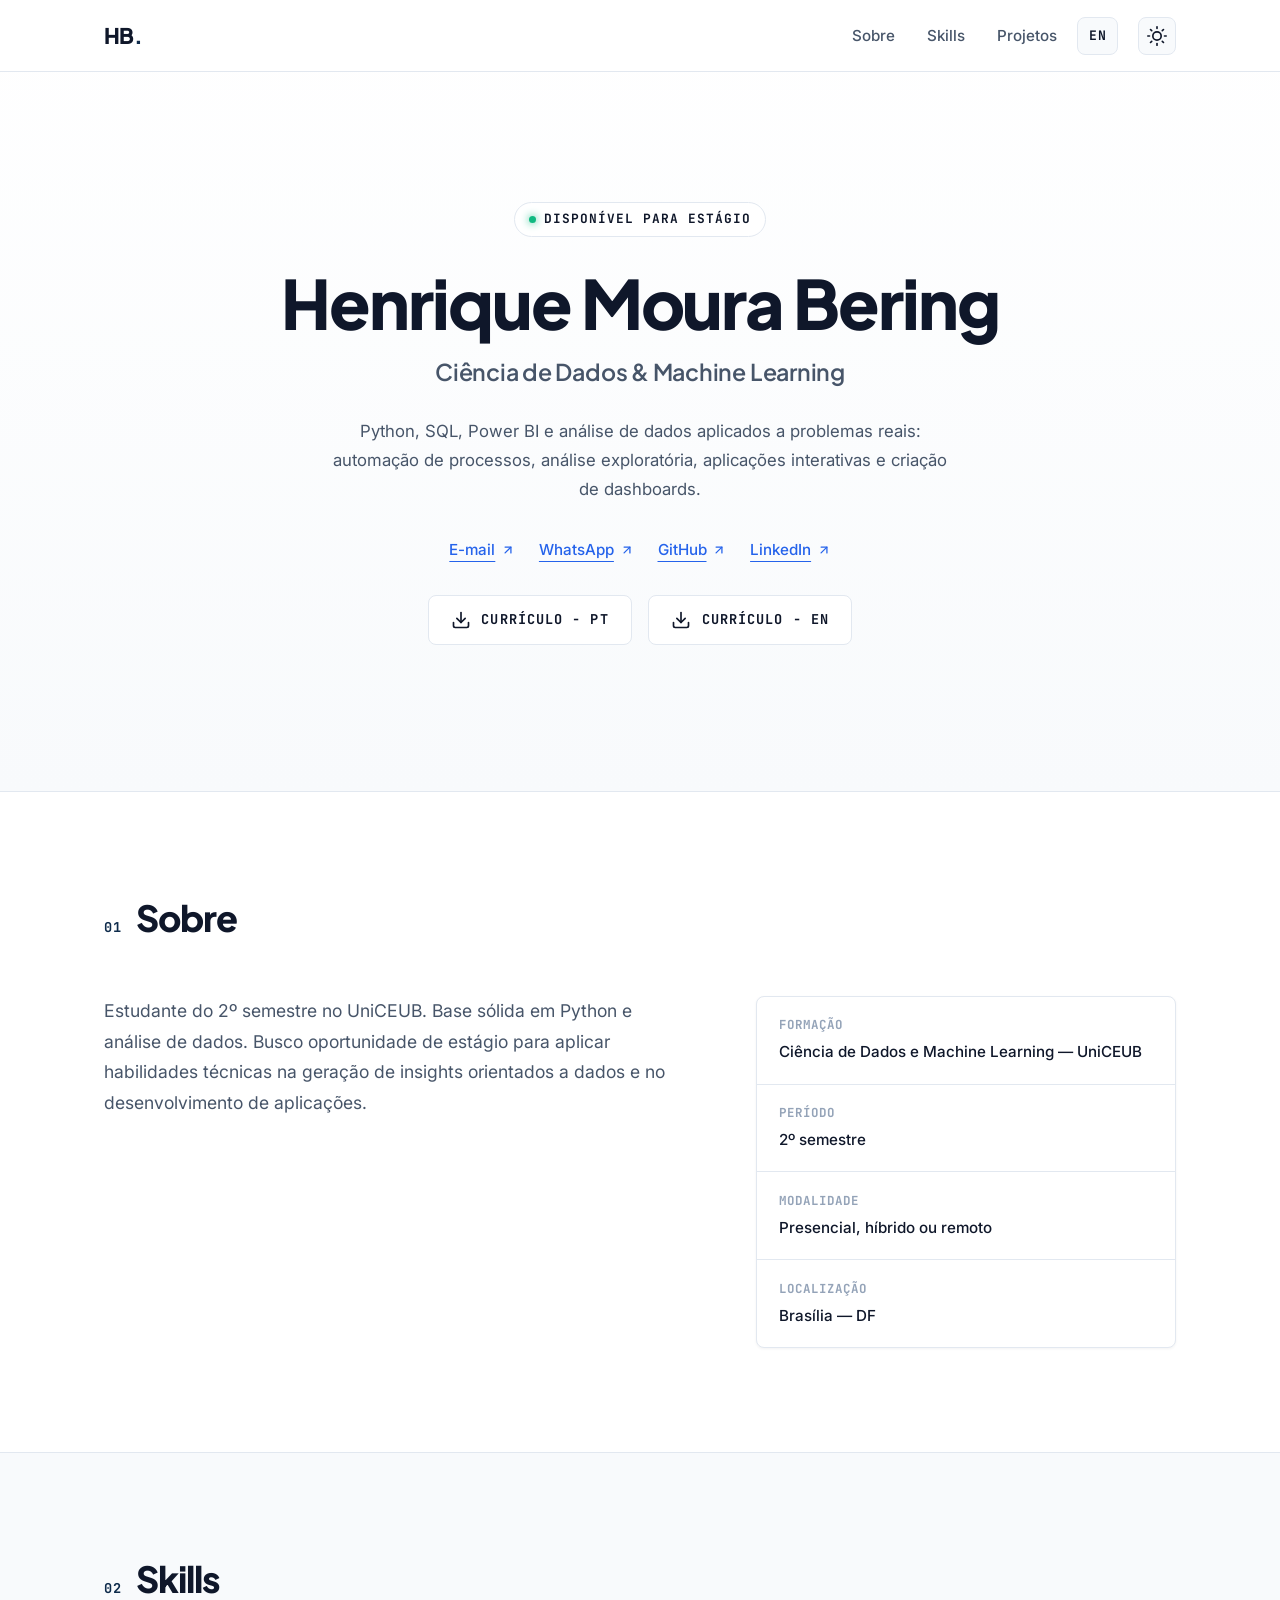
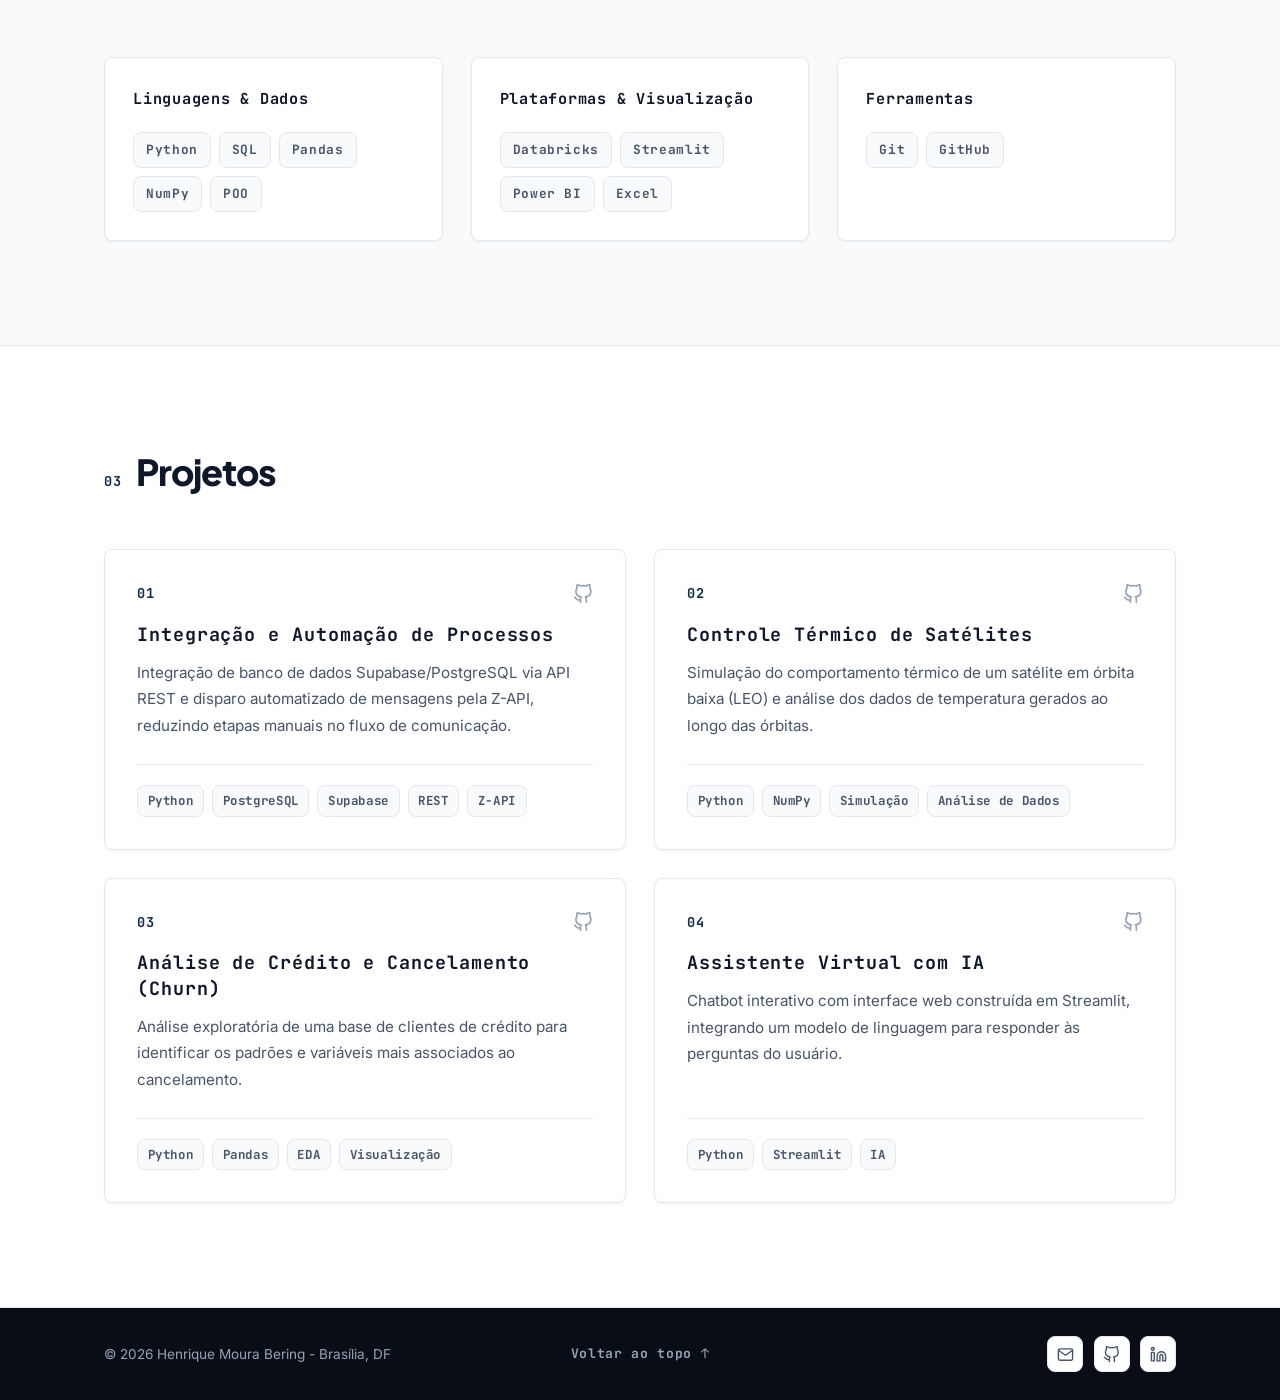
==== commit 576ef3cc: "refactor: atualiza visual do botao de troca de idioma" ====
--- a/index.html
+++ b/index.html
@@ -36,11 +36,8 @@
           </ul>
         </nav>
 
-        <!-- Toggle de Idioma (Pill PT / EN) -->
-        <div class="lang-toggle" id="langToggle" role="group" aria-label="Alternar idioma / Switch language">
-          <button type="button" class="lang-btn is-active" id="langPt" data-lang="pt" aria-pressed="true">PT</button>
-          <button type="button" class="lang-btn" id="langEn" data-lang="en" aria-pressed="false">EN</button>
-        </div>
+        <!-- Botão de Alternar Idioma -->
+        <button type="button" class="lang-btn" id="langToggle" aria-label="Mudar para inglês" title="Mudar para inglês">EN</button>
 
         <button class="theme-toggle" id="themeToggle" type="button" aria-label="Alternar modo escuro e claro" title="Alternar modo escuro e claro">
           <!-- Sol: visível no modo claro -->
--- a/style.css
+++ b/style.css
@@ -155,34 +155,31 @@
   background: var(--navy-soft);
 }
 
-/* Toggle de Idioma (Pill PT / EN) */
-.lang-toggle {
+/* Botão de Alternar Idioma */
+.lang-btn {
   display: inline-flex;
   align-items: center;
+  justify-content: center;
+  min-width: 38px;
+  height: 38px;
+  padding: 0 0.65rem;
+  border-radius: var(--radius);
+  border: 1px solid var(--border);
   background: var(--bg-alt);
-  border: 1px solid var(--border);
-  border-radius: var(--radius-pill);
-  padding: 3px;
-  gap: 2px;
-}
-
-.lang-btn {
-  border: none;
-  background: transparent;
-  color: var(--text-muted);
-  font-family: var(--font-mono);
-  font-size: 0.8rem;
+  color: var(--text);
+  font-family: var(--font-mono);
+  font-size: 0.82rem;
   font-weight: 700;
   letter-spacing: 0.08em;
   text-transform: uppercase;
-  padding: 0.25rem 0.65rem;
-  border-radius: var(--radius-pill);
   cursor: pointer;
-  transition: background-color var(--transition), color var(--transition);
-}
-.lang-btn:hover:not(.is-active) { color: var(--text); }
-.lang-btn.is-active { background: var(--navy); color: #ffffff; }
-[data-theme="dark"] .lang-btn.is-active { background: var(--btn-primary-bg); color: #ffffff; }
+  transition: background-color var(--transition), border-color var(--transition), color var(--transition), transform var(--transition);
+}
+.lang-btn:hover {
+  border-color: var(--border-hover);
+  color: var(--navy);
+  transform: translateY(-1px);
+}
 
 /* Alternador de Tema */
 .theme-toggle {
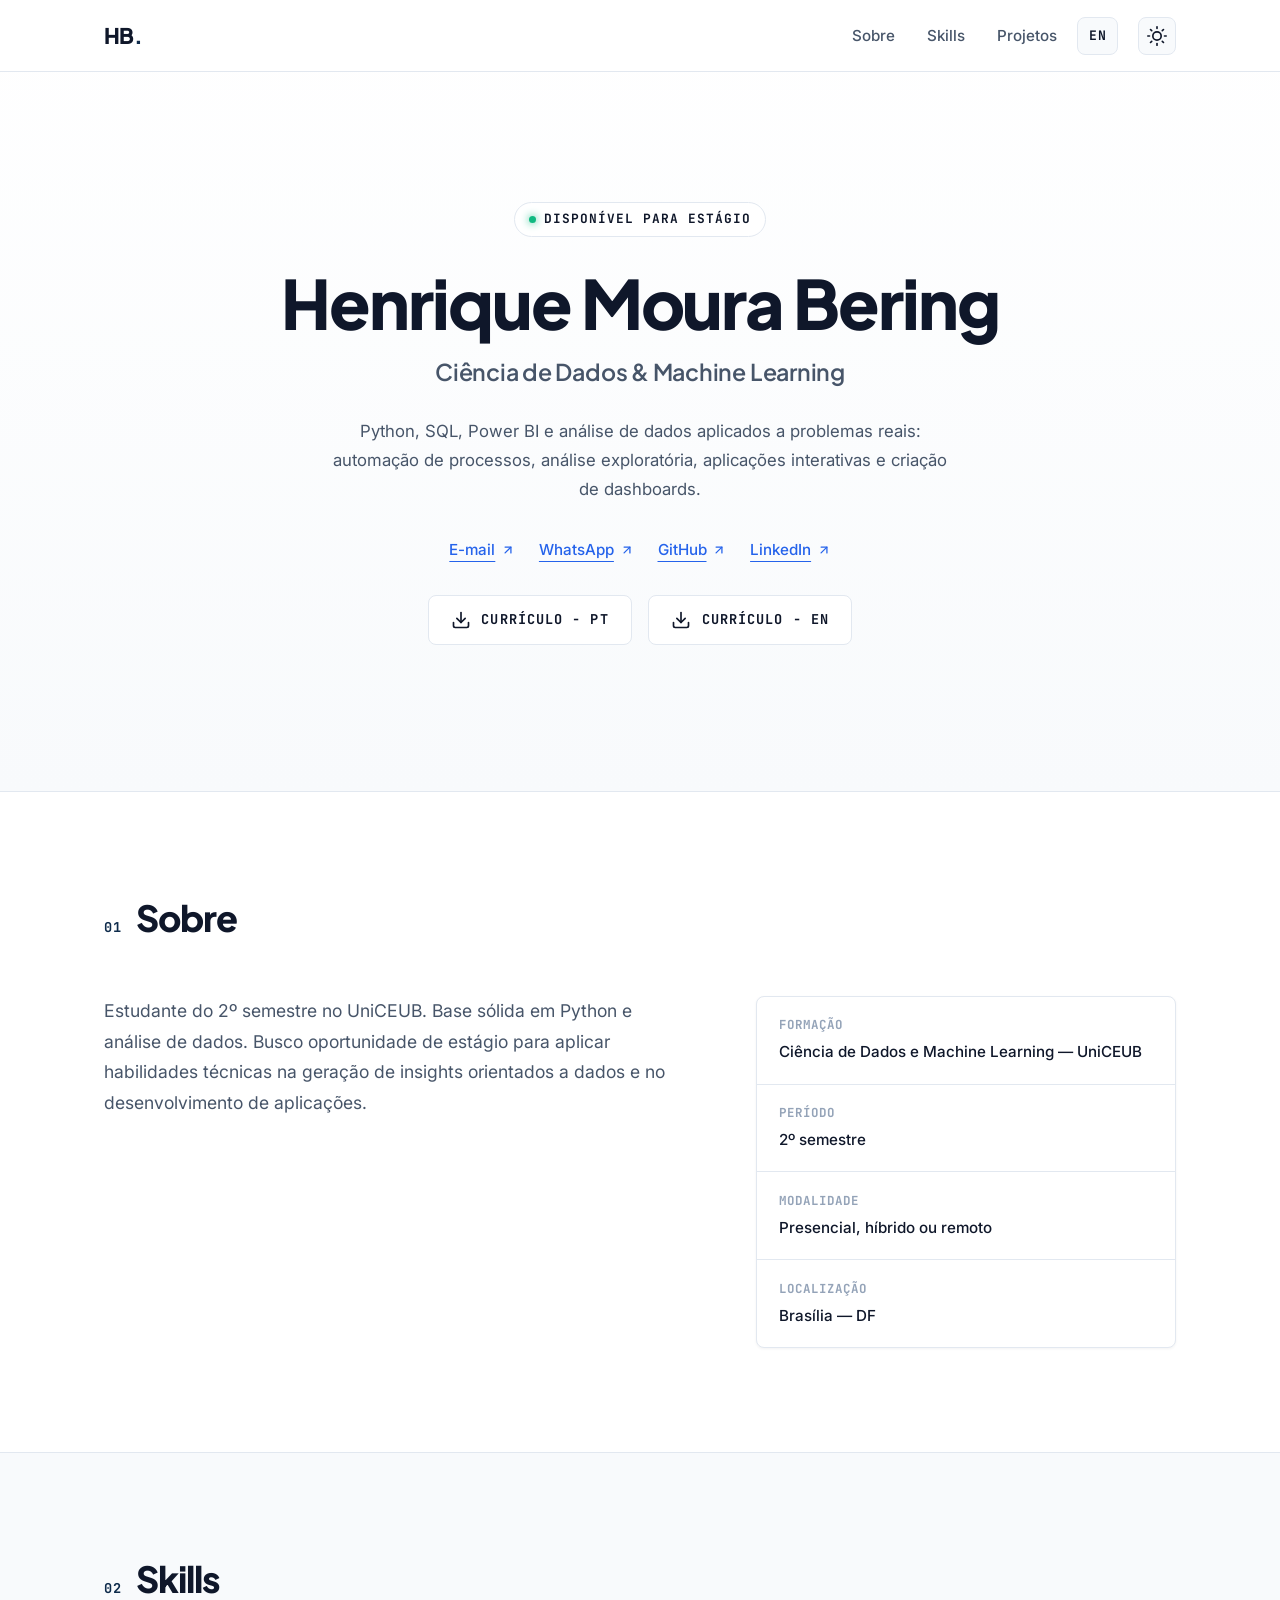
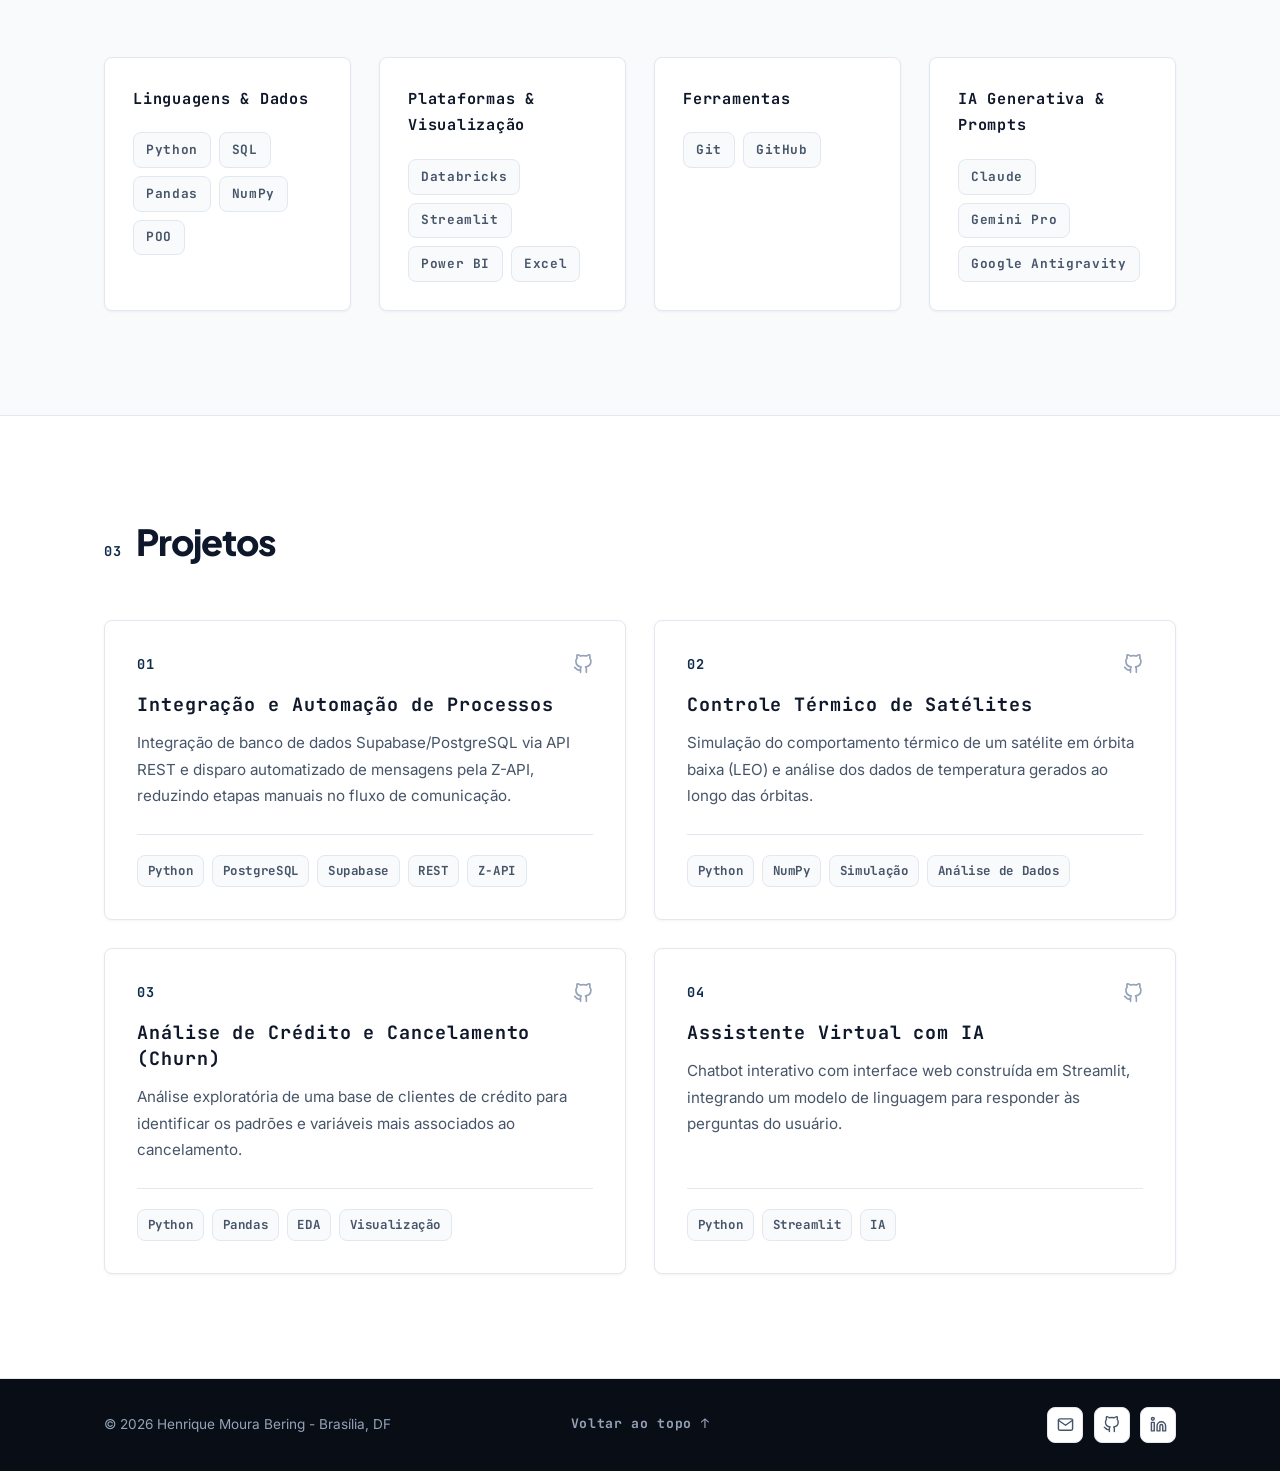
==== commit bc33314e: "feat: adiciona habilidades em IA Generativa na seção de skills" ====
--- a/index.html
+++ b/index.html
@@ -199,6 +199,14 @@
               <li class="badge">GitHub</li>
             </ul>
           </div>
+          <div class="skills__group">
+            <h3 class="skills__group-title" data-i18n="skills_group_ai">IA Generativa</h3>
+            <ul class="badges">
+              <li class="badge">Claude</li>
+              <li class="badge">Gemini Pro</li>
+              <li class="badge">Google Antigravity</li>
+            </ul>
+          </div>
         </div>
       </div>
     </section>
--- a/style.css
+++ b/style.css
@@ -458,7 +458,7 @@
    ========================================================== */
 .skills__grid {
   display: grid;
-  grid-template-columns: repeat(3, 1fr);
+  grid-template-columns: repeat(auto-fit, minmax(240px, 1fr));
   gap: 1.75rem;
 }
 
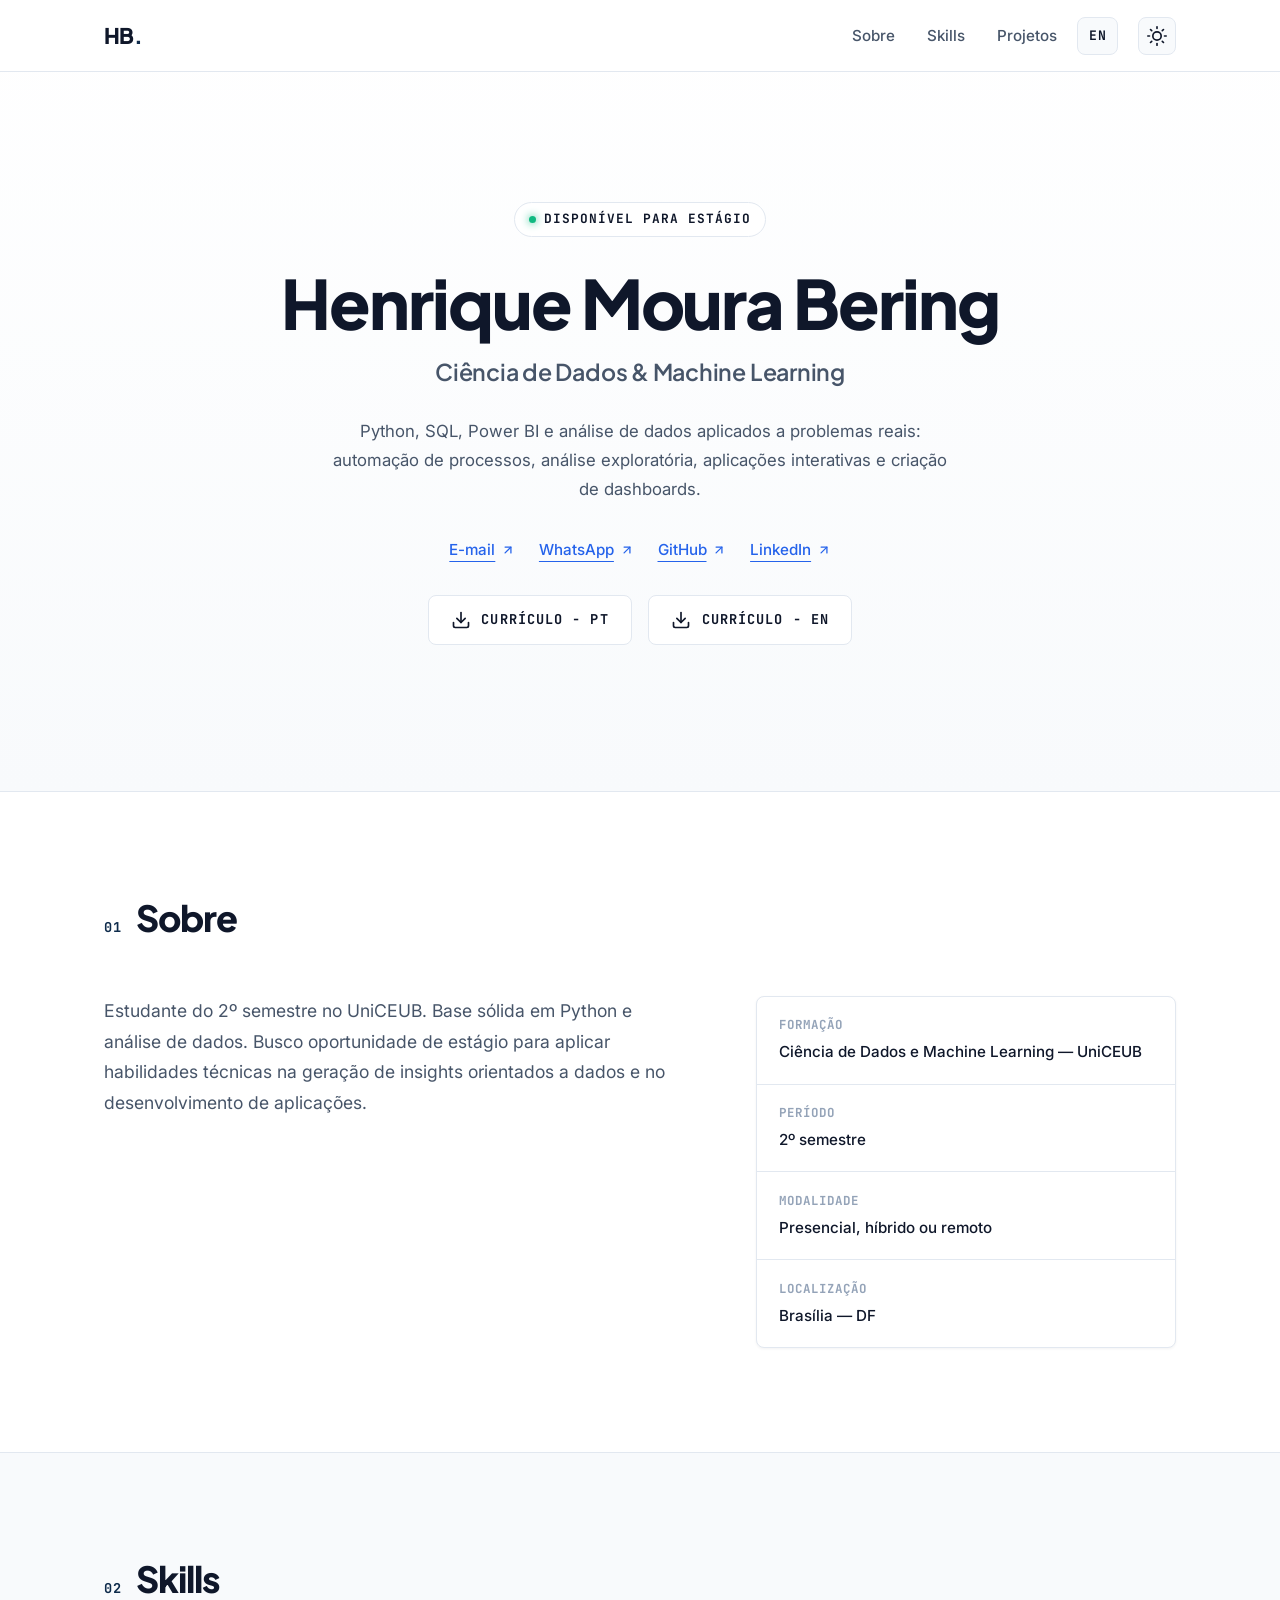
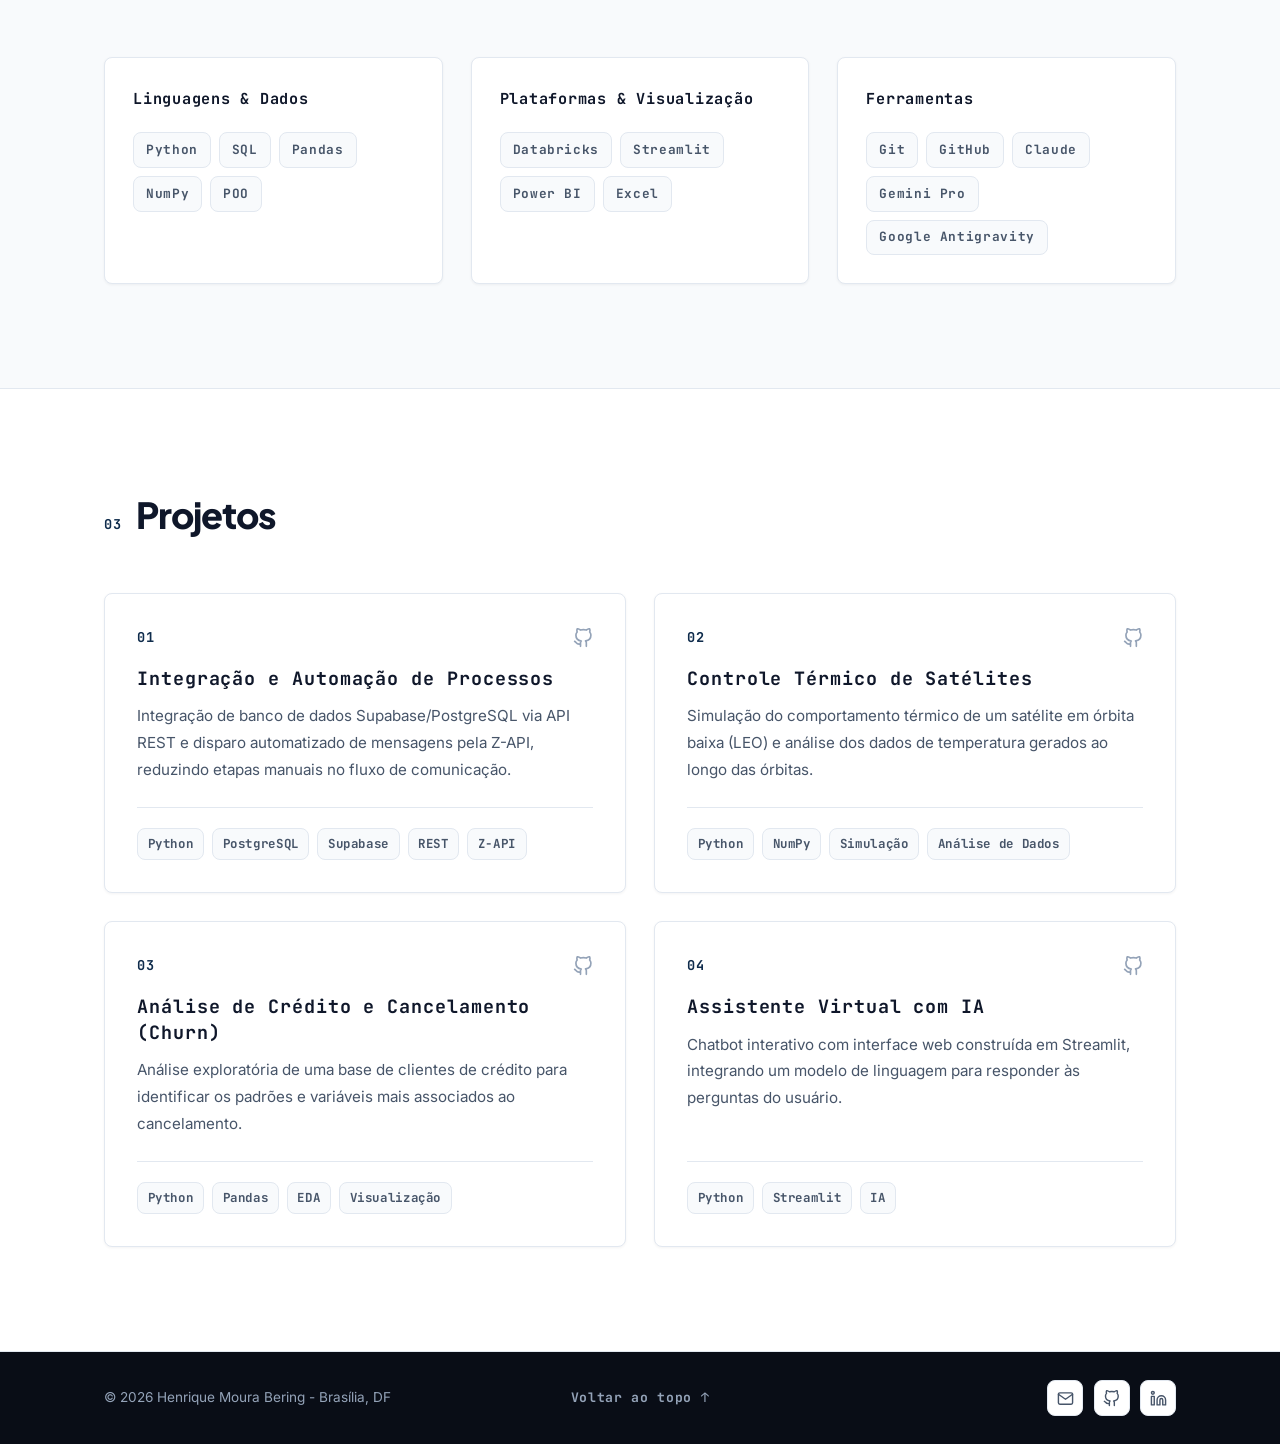
==== commit 0a696010: "refactor: condensa habilidades de IA no bloco de Ferramentas" ====
--- a/index.html
+++ b/index.html
@@ -197,11 +197,6 @@
             <ul class="badges">
               <li class="badge">Git</li>
               <li class="badge">GitHub</li>
-            </ul>
-          </div>
-          <div class="skills__group">
-            <h3 class="skills__group-title" data-i18n="skills_group_ai">IA Generativa</h3>
-            <ul class="badges">
               <li class="badge">Claude</li>
               <li class="badge">Gemini Pro</li>
               <li class="badge">Google Antigravity</li>
--- a/style.css
+++ b/style.css
@@ -458,7 +458,7 @@
    ========================================================== */
 .skills__grid {
   display: grid;
-  grid-template-columns: repeat(auto-fit, minmax(240px, 1fr));
+  grid-template-columns: repeat(3, 1fr);
   gap: 1.75rem;
 }
 
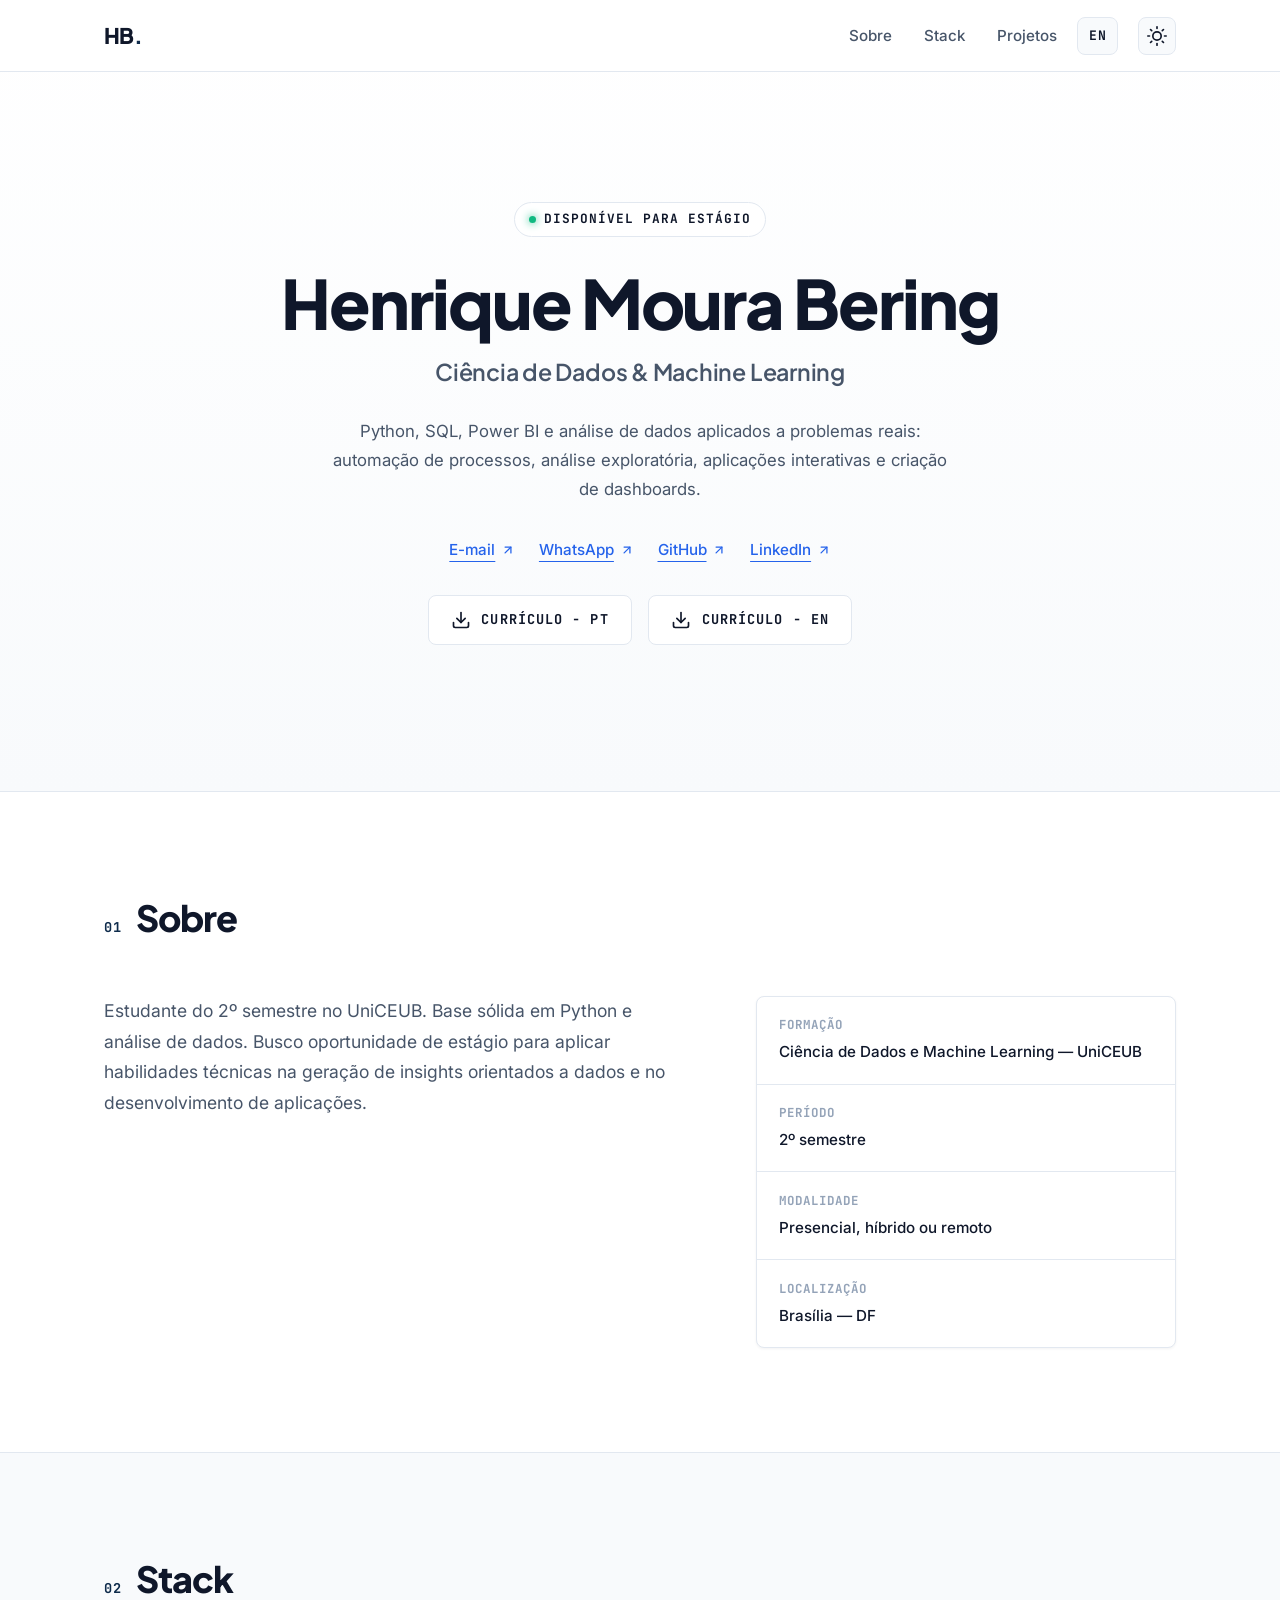
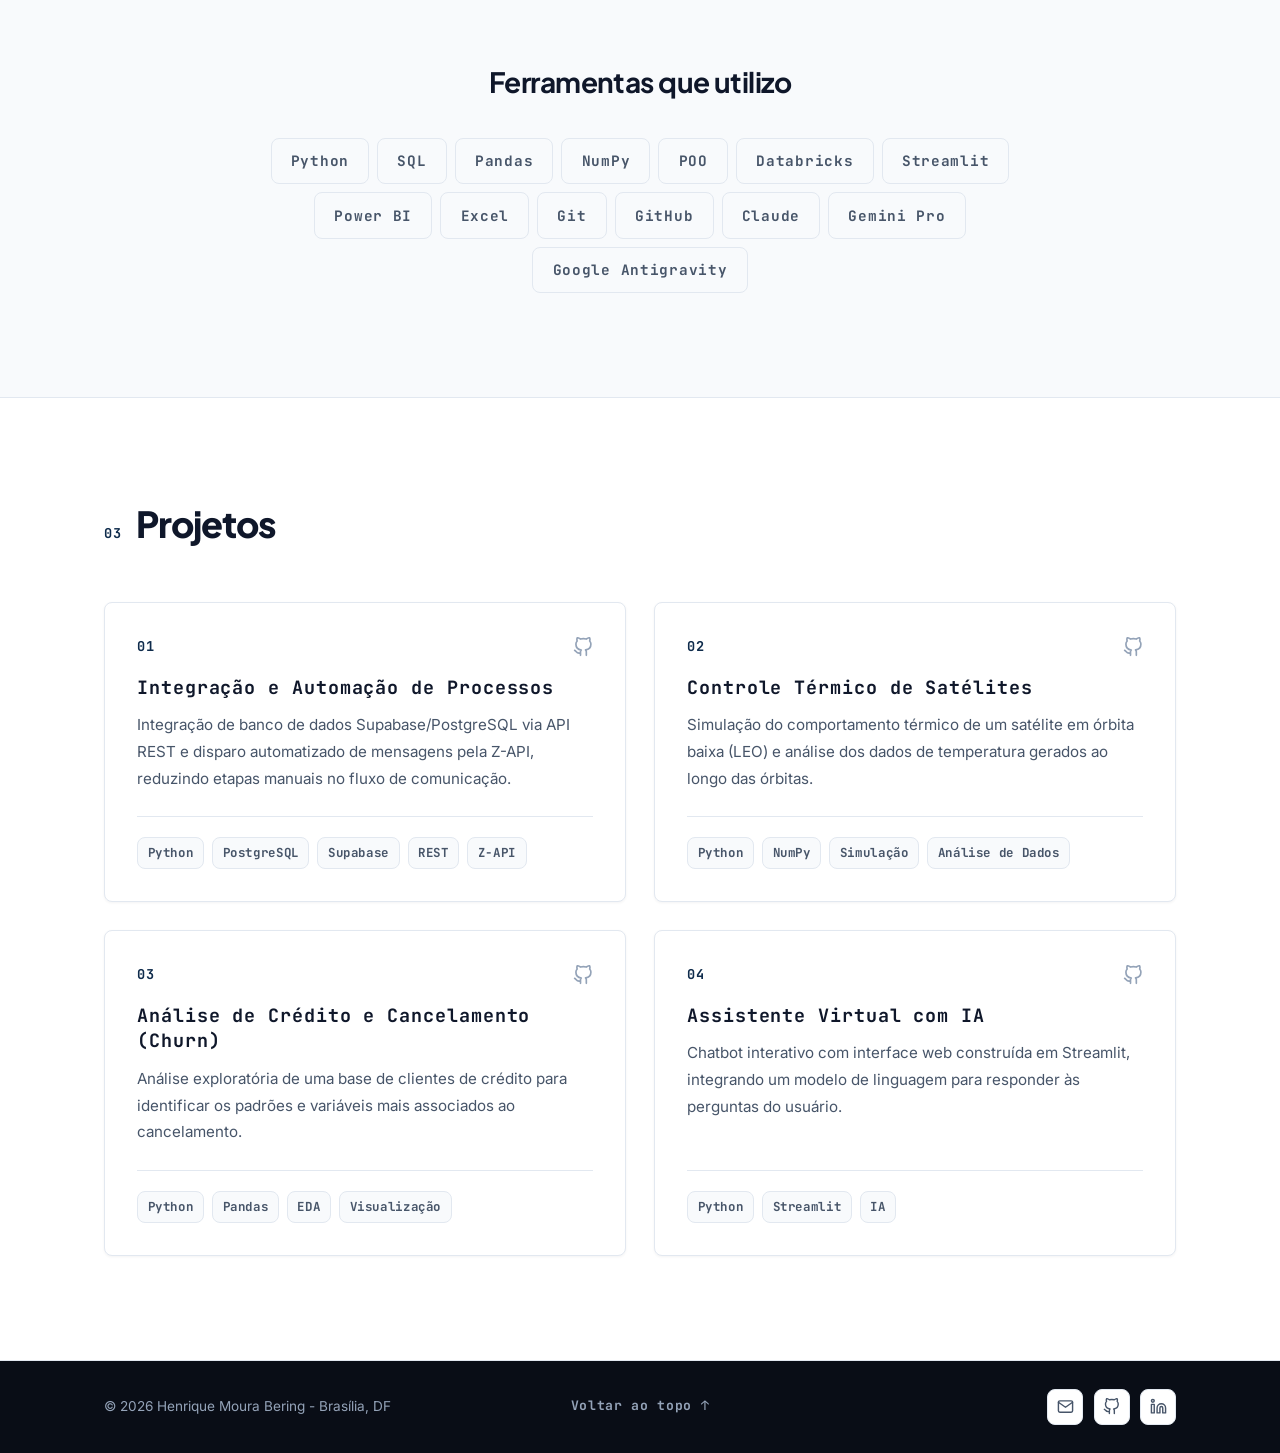
==== commit e2d3f5f4: "refactor: transforma seção de skills em stack com nuvem de tags e subtítulo" ====
--- a/index.html
+++ b/index.html
@@ -31,7 +31,7 @@
         <nav class="nav" id="navMenu" aria-label="Navegação principal">
           <ul class="nav__list">
             <li><a href="#sobre" class="nav__link" data-i18n="nav_about">Sobre</a></li>
-            <li><a href="#skills" class="nav__link" data-i18n="nav_skills">Skills</a></li>
+            <li><a href="#skills" class="nav__link" data-i18n="nav_skills">Stack</a></li>
             <li><a href="#projetos" class="nav__link" data-i18n="nav_projects">Projetos</a></li>
           </ul>
         </nav>
@@ -169,40 +169,25 @@
       <div class="container">
         <div class="section__header">
           <span class="section__label">02</span>
-          <h2 class="section__title" data-i18n="skills_title">Skills</h2>
-        </div>
-
-        <div class="skills__grid">
-          <div class="skills__group">
-            <h3 class="skills__group-title" data-i18n="skills_group_languages">Linguagens &amp; Dados</h3>
-            <ul class="badges">
-              <li class="badge">Python</li>
-              <li class="badge">SQL</li>
-              <li class="badge">Pandas</li>
-              <li class="badge">NumPy</li>
-              <li class="badge" data-i18n="badge_oop">POO</li>
-            </ul>
-          </div>
-          <div class="skills__group">
-            <h3 class="skills__group-title" data-i18n="skills_group_platforms">Plataformas &amp; Visualização</h3>
-            <ul class="badges">
-              <li class="badge">Databricks</li>
-              <li class="badge">Streamlit</li>
-              <li class="badge">Power BI</li>
-              <li class="badge">Excel</li>
-            </ul>
-          </div>
-          <div class="skills__group">
-            <h3 class="skills__group-title" data-i18n="skills_group_tools">Ferramentas</h3>
-            <ul class="badges">
-              <li class="badge">Git</li>
-              <li class="badge">GitHub</li>
-              <li class="badge">Claude</li>
-              <li class="badge">Gemini Pro</li>
-              <li class="badge">Google Antigravity</li>
-            </ul>
-          </div>
-        </div>
+          <h2 class="section__title" data-i18n="skills_title">Stack</h2>
+        </div>
+        <h3 class="stack__subtitle" data-i18n="stack_subtitle">Ferramentas que utilizo</h3>
+        <ul class="badges stack-cloud">
+          <li class="badge">Python</li>
+          <li class="badge">SQL</li>
+          <li class="badge">Pandas</li>
+          <li class="badge">NumPy</li>
+          <li class="badge" data-i18n="badge_oop">POO</li>
+          <li class="badge">Databricks</li>
+          <li class="badge">Streamlit</li>
+          <li class="badge">Power BI</li>
+          <li class="badge">Excel</li>
+          <li class="badge">Git</li>
+          <li class="badge">GitHub</li>
+          <li class="badge">Claude</li>
+          <li class="badge">Gemini Pro</li>
+          <li class="badge">Google Antigravity</li>
+        </ul>
       </div>
     </section>
 
--- a/style.css
+++ b/style.css
@@ -454,24 +454,33 @@
 }
 
 /* ==========================================================
-   9. SKILLS
-   ========================================================== */
-.skills__grid {
-  display: grid;
-  grid-template-columns: repeat(3, 1fr);
-  gap: 1.75rem;
-}
-
-.skills__group {
-  background: var(--bg-card);
-  border: 1px solid var(--border);
-  border-radius: var(--radius);
-  padding: 1.75rem;
-  box-shadow: var(--shadow-sm);
-  transition: border-color var(--transition), transform var(--transition);
-}
-.skills__group:hover { border-color: var(--border-hover); transform: translateY(-2px); }
-.skills__group-title { margin-bottom: 1.25rem; }
+   9. STACK
+   ========================================================== */
+.stack__subtitle {
+  text-align: center;
+  font-family: var(--font-heading);
+  font-size: clamp(1.25rem, 2.5vw, 1.75rem);
+  font-weight: 700;
+  margin-bottom: 2rem;
+  color: var(--text);
+  letter-spacing: -0.02em;
+}
+
+.stack-cloud {
+  display: flex;
+  flex-wrap: wrap;
+  justify-content: center;
+  align-items: center;
+  gap: 0.85rem;
+  max-width: 850px;
+  margin: 0 auto;
+}
+
+.stack-cloud .badge {
+  font-size: 0.9rem;
+  padding: 0.6rem 1.2rem;
+}
+
 .badges { display: flex; flex-wrap: wrap; gap: 0.5rem; }
 
 .badge {
@@ -651,7 +660,7 @@
    ========================================================== */
 @media (max-width: 900px) {
   .about__grid { grid-template-columns: 1fr; gap: 2.5rem; }
-  .skills__grid { grid-template-columns: 1fr; }
+  
 }
 
 @media (max-width: 768px) {
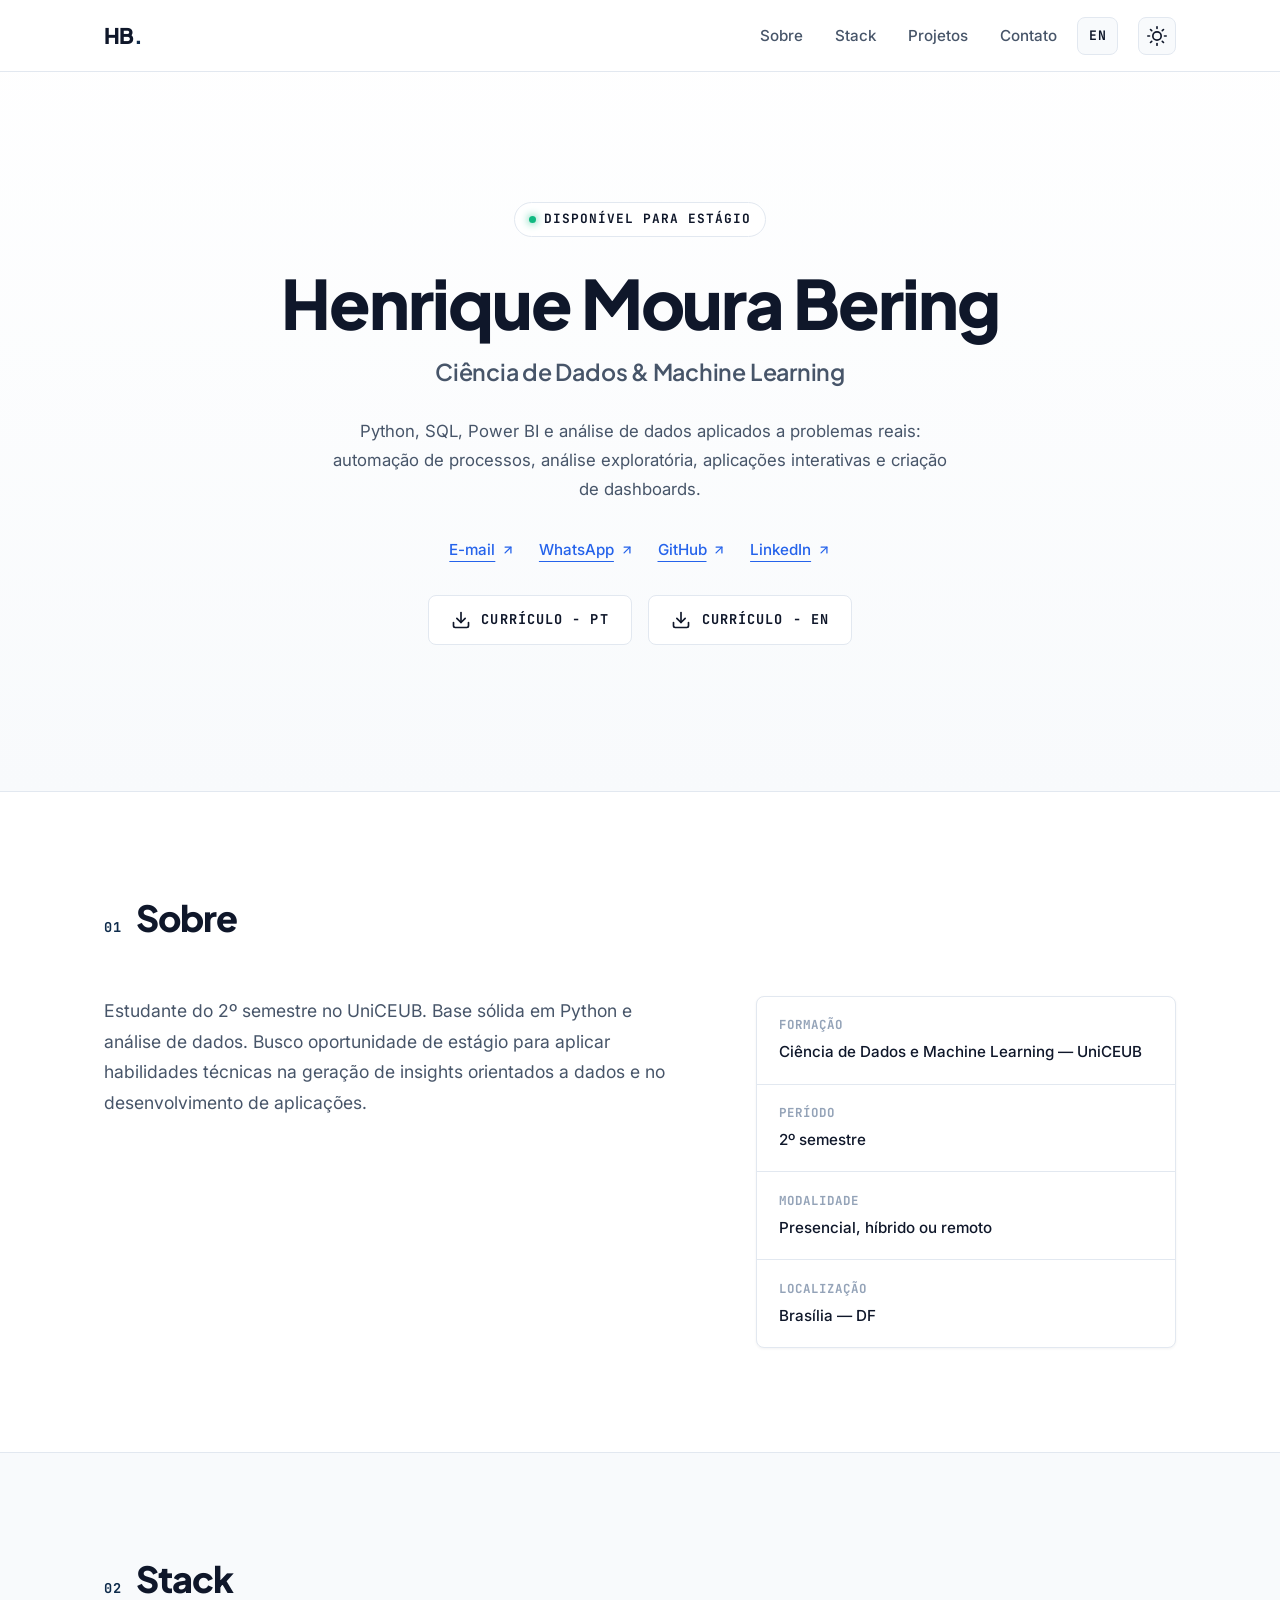
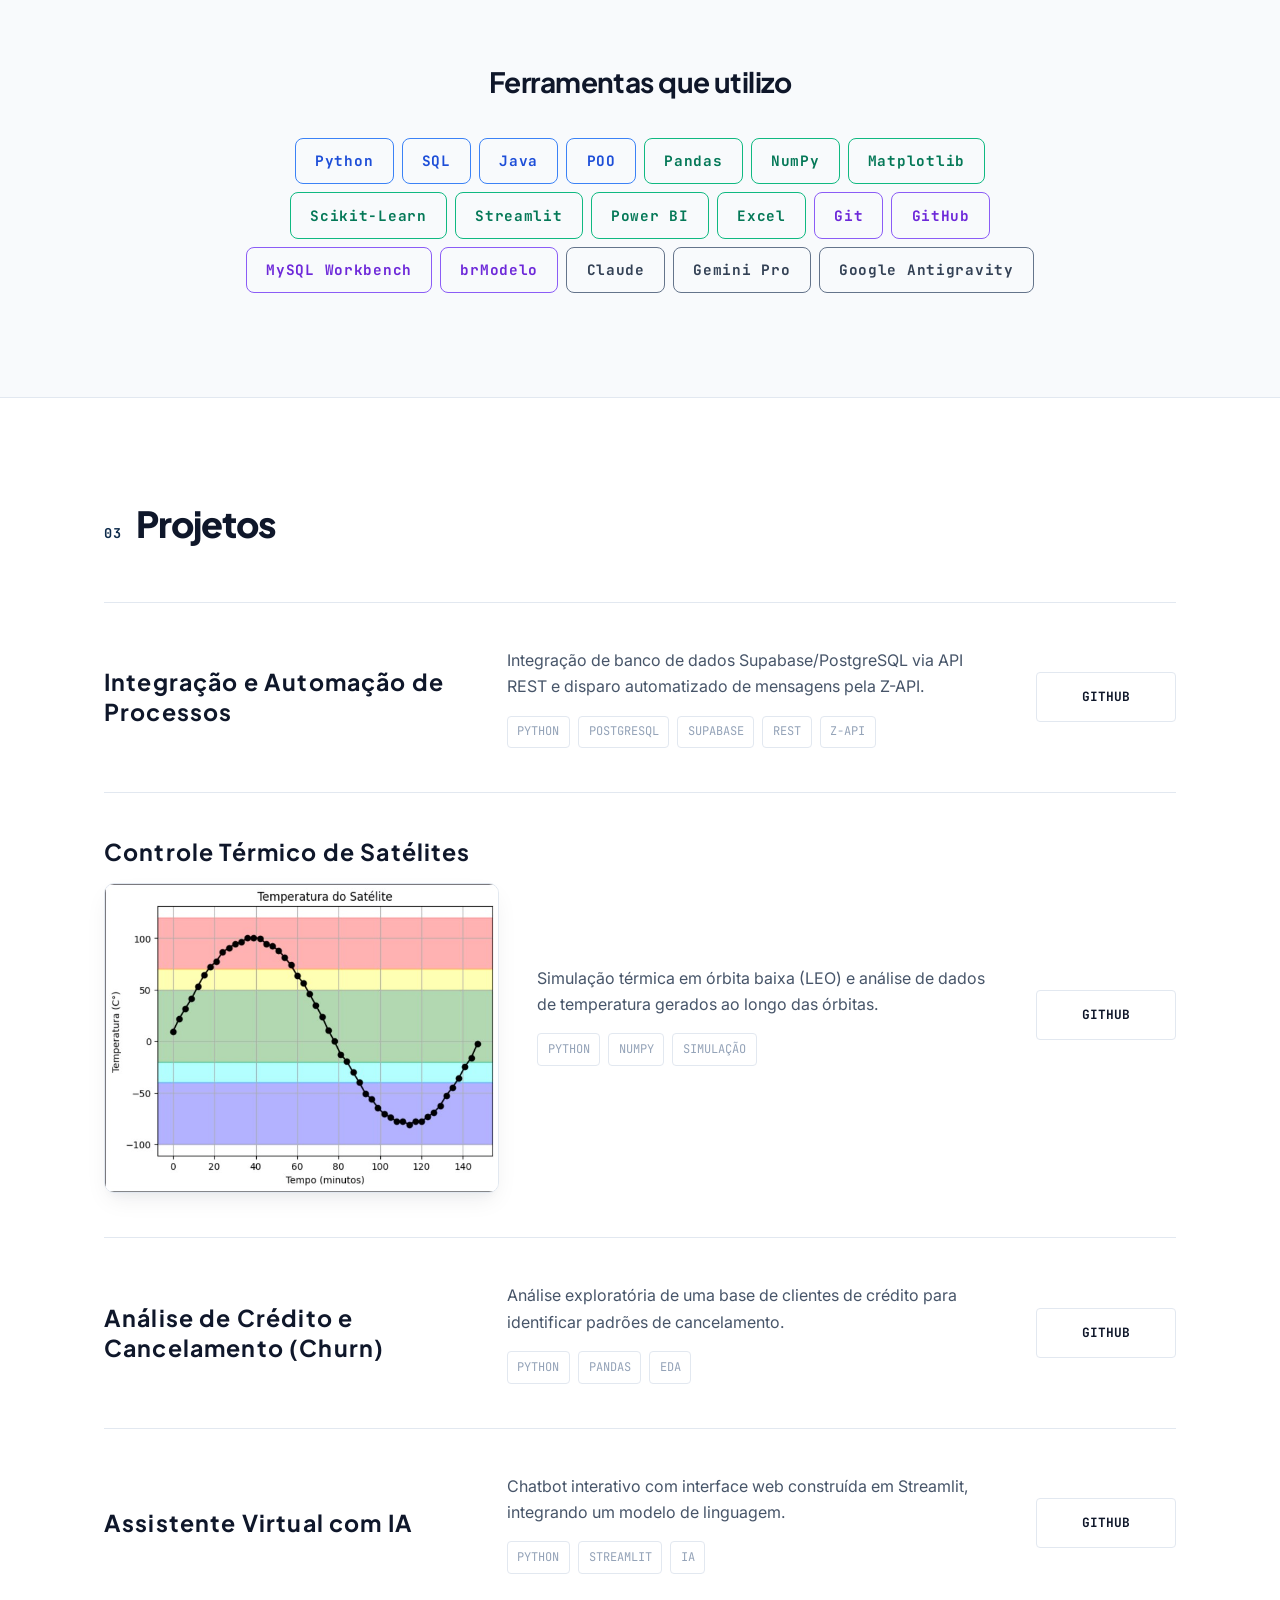
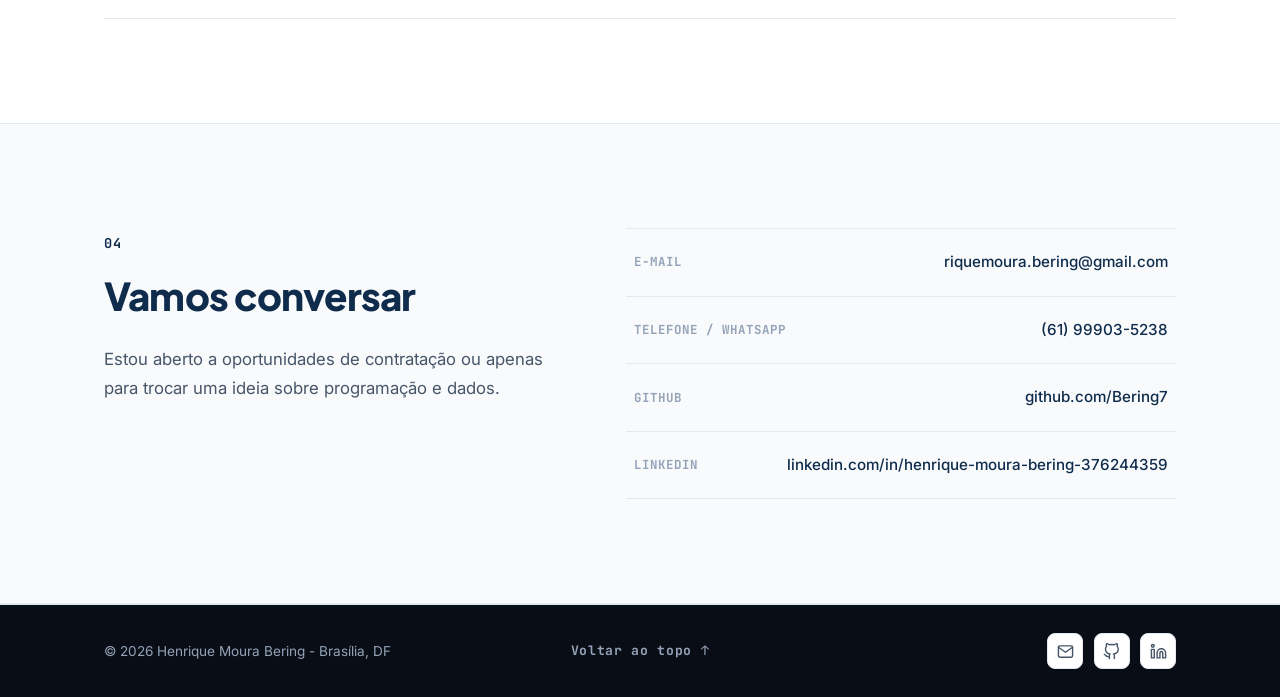
==== commit cd144d8f: "feat: reformula seção de projetos com imagens responsivas e atualiza seção de contato" ====
--- a/index.html
+++ b/index.html
@@ -20,6 +20,11 @@
       document.documentElement.lang = savedLang === "pt" ? "pt-BR" : "en";
     })();
   </script>
+  <meta property="og:title" content="Henrique Moura Bering | Portfólio">
+  <meta property="og:description" content="Ciência de Dados, Machine Learning & Desenvolvimento Python">
+  <meta property="og:image" content="https://portfolio-henriquebering.vercel.app/og-image.jpg">
+  <meta property="og:url" content="https://portfolio-henriquebering.vercel.app/">
+  <meta property="og:type" content="website">
 </head>
 <body>
 
@@ -33,6 +38,7 @@
             <li><a href="#sobre" class="nav__link" data-i18n="nav_about">Sobre</a></li>
             <li><a href="#skills" class="nav__link" data-i18n="nav_skills">Stack</a></li>
             <li><a href="#projetos" class="nav__link" data-i18n="nav_projects">Projetos</a></li>
+            <li><a href="#contato" class="nav__link" data-i18n="nav_contact">Contato</a></li>
           </ul>
         </nav>
 
@@ -76,7 +82,7 @@
           Python, SQL, Power BI e análise de dados aplicados a problemas reais: automação de processos,
           análise exploratória, aplicações interativas e criação de dashboards.
         </p>
-        <div class="hero__contacts" id="contato">
+        <div class="hero__contacts">
           <a href="https://mail.google.com/mail/?view=cm&fs=1&to=riquemoura.bering@gmail.com" class="hero__link" title="riquemoura.bering@gmail.com" target="blank">
             <span data-i18n="contact_email">E-mail</span>
             <svg class="link-arrow" xmlns="http://www.w3.org/2000/svg" width="14" height="14" viewBox="0 0 24 24" fill="none" stroke="currentColor" stroke-width="2.2" stroke-linecap="round" stroke-linejoin="round" aria-hidden="true">
@@ -173,20 +179,24 @@
         </div>
         <h3 class="stack__subtitle" data-i18n="stack_subtitle">Ferramentas que utilizo</h3>
         <ul class="badges stack-cloud">
-          <li class="badge">Python</li>
-          <li class="badge">SQL</li>
-          <li class="badge">Pandas</li>
-          <li class="badge">NumPy</li>
-          <li class="badge" data-i18n="badge_oop">POO</li>
-          <li class="badge">Databricks</li>
-          <li class="badge">Streamlit</li>
-          <li class="badge">Power BI</li>
-          <li class="badge">Excel</li>
-          <li class="badge">Git</li>
-          <li class="badge">GitHub</li>
-          <li class="badge">Claude</li>
-          <li class="badge">Gemini Pro</li>
-          <li class="badge">Google Antigravity</li>
+          <li class="badge badge--lang">Python</li>
+          <li class="badge badge--lang">SQL</li>
+          <li class="badge badge--lang">Java</li>
+          <li class="badge badge--lang" data-i18n="badge_oop">POO</li>
+          <li class="badge badge--data">Pandas</li>
+          <li class="badge badge--data">NumPy</li>
+          <li class="badge badge--data">Matplotlib</li>
+          <li class="badge badge--data">Scikit-Learn</li>
+          <li class="badge badge--data">Streamlit</li>
+          <li class="badge badge--data">Power BI</li>
+          <li class="badge badge--data">Excel</li>
+          <li class="badge badge--tool">Git</li>
+          <li class="badge badge--tool">GitHub</li>
+          <li class="badge badge--tool">MySQL Workbench</li>
+          <li class="badge badge--tool">brModelo</li>
+          <li class="badge badge--ai">Claude</li>
+          <li class="badge badge--ai">Gemini Pro</li>
+          <li class="badge badge--ai">Google Antigravity</li>
         </ul>
       </div>
     </section>
@@ -199,110 +209,119 @@
           <h2 class="section__title" data-i18n="projects_title">Projetos</h2>
         </div>
 
-        <div class="projects__grid">
-          <!-- =========================================================
-               PROJETO 01: Integração e Automação de Processos
-               >>> INSIRA O LINK DO REPOSITÓRIO GITHUB NO href ABAIXO <<<
-               ========================================================= -->
-          <a href="https://github.com/Bering7/desafio-b2bflow" target="_blank" rel="noopener noreferrer" class="card" aria-label="Ver repositório do projeto Integração e Automação de Processos no GitHub" data-i18n-aria="project_1_aria">
-            <div class="card__header">
-              <span class="card__index">01</span>
-              <svg class="card__icon" xmlns="http://www.w3.org/2000/svg" width="20" height="20" viewBox="0 0 24 24" fill="none" stroke="currentColor" stroke-width="2" stroke-linecap="round" stroke-linejoin="round" aria-hidden="true">
-                <path d="M9 19c-5 1.5-5-2.5-7-3m14 6v-3.87a3.37 3.37 0 0 0-.94-2.61c3.14-.35 6.44-1.54 6.44-7A5.44 5.44 0 0 0 20 4.77 5.07 5.07 0 0 0 19.91 1S18.73.65 16 2.48a13.38 13.38 0 0 0-7 0C6.27.65 5.09 1 5.09 1A5.07 5.07 0 0 0 5 4.77a5.44 5.44 0 0 0-1.5 3.78c0 5.42 3.3 6.61 6.44 7A3.37 3.37 0 0 0 9 18.13V22"></path>
-              </svg>
-            </div>
-            <h3 class="card__title" data-i18n="project_1_title">Integração e Automação de Processos</h3>
-            <p class="card__text" data-i18n="project_1_text">
-              Integração de banco de dados Supabase/PostgreSQL via API REST e disparo
-              automatizado de mensagens pela Z-API, reduzindo etapas manuais no fluxo de comunicação.
-            </p>
-            <ul class="card__tags">
-              <li>Python</li>
-              <li>PostgreSQL</li>
-              <li>Supabase</li>
-              <li>REST</li>
-              <li>Z-API</li>
-            </ul>
-          </a>
-
-          <!-- =========================================================
-               PROJETO 02: Controle Térmico de Satélites
-               ========================================================= -->
-          <a href="https://github.com/Bering7/Controle-Termico-de-Satelite" target="_blank" rel="noopener noreferrer" class="card" aria-label="Ver repositório do projeto Controle Térmico de Satélites no GitHub" data-i18n-aria="project_2_aria">
-            <div class="card__header">
-              <span class="card__index">02</span>
-              <svg class="card__icon" xmlns="http://www.w3.org/2000/svg" width="20" height="20" viewBox="0 0 24 24" fill="none" stroke="currentColor" stroke-width="2" stroke-linecap="round" stroke-linejoin="round" aria-hidden="true">
-                <path d="M9 19c-5 1.5-5-2.5-7-3m14 6v-3.87a3.37 3.37 0 0 0-.94-2.61c3.14-.35 6.44-1.54 6.44-7A5.44 5.44 0 0 0 20 4.77 5.07 5.07 0 0 0 19.91 1S18.73.65 16 2.48a13.38 13.38 0 0 0-7 0C6.27.65 5.09 1 5.09 1A5.07 5.07 0 0 0 5 4.77a5.44 5.44 0 0 0-1.5 3.78c0 5.42 3.3 6.61 6.44 7A3.37 3.37 0 0 0 9 18.13V22"></path>
-              </svg>
-            </div>
-            <h3 class="card__title" data-i18n="project_2_title">Controle Térmico de Satélites</h3>
-            <p class="card__text" data-i18n="project_2_text">
-              Simulação do comportamento térmico de um satélite em órbita baixa (LEO) e
-              análise dos dados de temperatura gerados ao longo das órbitas.
-            </p>
-            <ul class="card__tags">
-              <li>Python</li>
-              <li>NumPy</li>
-              <li data-i18n="tag_simulation">Simulação</li>
-              <li data-i18n="tag_data_analysis">Análise de Dados</li>
-            </ul>
-          </a>
-
-          <!-- =========================================================
-               PROJETO 03: Análise de Crédito e Cancelamento (Churn)
-               ========================================================= -->
-          <a href="https://github.com/Bering7/Hashtag-Programacao" target="_blank" rel="noopener noreferrer" class="card" aria-label="Ver repositório do projeto Análise de Crédito e Cancelamento (Churn) no GitHub" data-i18n-aria="project_3_aria">
-            <div class="card__header">
-              <span class="card__index">03</span>
-              <svg class="card__icon" xmlns="http://www.w3.org/2000/svg" width="20" height="20" viewBox="0 0 24 24" fill="none" stroke="currentColor" stroke-width="2" stroke-linecap="round" stroke-linejoin="round" aria-hidden="true">
-                <path d="M9 19c-5 1.5-5-2.5-7-3m14 6v-3.87a3.37 3.37 0 0 0-.94-2.61c3.14-.35 6.44-1.54 6.44-7A5.44 5.44 0 0 0 20 4.77 5.07 5.07 0 0 0 19.91 1S18.73.65 16 2.48a13.38 13.38 0 0 0-7 0C6.27.65 5.09 1 5.09 1A5.07 5.07 0 0 0 5 4.77a5.44 5.44 0 0 0-1.5 3.78c0 5.42 3.3 6.61 6.44 7A3.37 3.37 0 0 0 9 18.13V22"></path>
-              </svg>
-            </div>
-            <h3 class="card__title" data-i18n="project_3_title">Análise de Crédito e Cancelamento (Churn)</h3>
-            <p class="card__text" data-i18n="project_3_text">
-              Análise exploratória de uma base de clientes de crédito para identificar
-              os padrões e variáveis mais associados ao cancelamento.
-            </p>
-            <ul class="card__tags">
-              <li>Python</li>
-              <li>Pandas</li>
-              <li>EDA</li>
-              <li data-i18n="tag_visualization">Visualização</li>
-            </ul>
-          </a>
-
-          <!-- =========================================================
-               PROJETO 04: Assistente Virtual com IA
-               >>> INSIRA O LINK DO REPOSITÓRIO GITHUB NO href ABAIXO <<<
-               ========================================================= -->
-          <a href="https://github.com/Bering7/Hashtag-Programacao" target="_blank" rel="noopener noreferrer" class="card" aria-label="Ver repositório do projeto Assistente Virtual com IA no GitHub" data-i18n-aria="project_4_aria">
-            <div class="card__header">
-              <span class="card__index">04</span>
-              <svg class="card__icon" xmlns="http://www.w3.org/2000/svg" width="20" height="20" viewBox="0 0 24 24" fill="none" stroke="currentColor" stroke-width="2" stroke-linecap="round" stroke-linejoin="round" aria-hidden="true">
-                <path d="M9 19c-5 1.5-5-2.5-7-3m14 6v-3.87a3.37 3.37 0 0 0-.94-2.61c3.14-.35 6.44-1.54 6.44-7A5.44 5.44 0 0 0 20 4.77 5.07 5.07 0 0 0 19.91 1S18.73.65 16 2.48a13.38 13.38 0 0 0-7 0C6.27.65 5.09 1 5.09 1A5.07 5.07 0 0 0 5 4.77a5.44 5.44 0 0 0-1.5 3.78c0 5.42 3.3 6.61 6.44 7A3.37 3.37 0 0 0 9 18.13V22"></path>
-              </svg>
-            </div>
-            <h3 class="card__title" data-i18n="project_4_title">Assistente Virtual com IA</h3>
-            <p class="card__text" data-i18n="project_4_text">
-              Chatbot interativo com interface web construída em Streamlit, integrando
-              um modelo de linguagem para responder às perguntas do usuário.
-            </p>
-            <ul class="card__tags">
-              <li>Python</li>
-              <li>Streamlit</li>
-              <li data-i18n="tag_ai">IA</li>
-            </ul>
-          </a>
-        </div>
-      </div>
-    </section>
-
-
+        <div class="portfolio-list">
+          <!-- Projeto sem imagem -->
+          <article class="portfolio-row">
+            <div class="portfolio-left">
+              <h3 class="portfolio-title" data-i18n="project_1_title">Integração e Automação de Processos</h3>
+            </div>
+            <div class="portfolio-center">
+              <p class="portfolio-desc" data-i18n="project_1_text">Integração de banco de dados Supabase/PostgreSQL via API REST e disparo automatizado de mensagens pela Z-API.</p>
+              <div class="portfolio-tags">
+                <span>Python</span><span>PostgreSQL</span><span>Supabase</span><span>REST</span><span>Z-API</span>
+              </div>
+            </div>
+            <div class="portfolio-right">
+              <a href="https://github.com/Bering7/desafio-b2bflow" target="_blank" class="portfolio-btn">GITHUB</a>
+            </div>
+          </article>
+
+          <!-- Projeto SEM imagem -->
+          <article class="portfolio-row">
+            <div class="portfolio-left">
+              <h3 class="portfolio-title" data-i18n="project_2_title">Controle Térmico de Satélites</h3>
+              <img src="img/satelite.jpg" alt="Satelite" class="portfolio-img">
+            </div>
+            <div class="portfolio-center">
+              <p class="portfolio-desc" data-i18n="project_2_text">Simulação térmica em órbita baixa (LEO) e análise de dados de temperatura gerados ao longo das órbitas.</p>
+              <div class="portfolio-tags">
+                <span>Python</span><span>NumPy</span><span data-i18n="tag_simulation">Simulação</span>
+              </div>
+            </div>
+            <div class="portfolio-right">
+              <a href="https://github.com/Bering7/Controle-Termico-de-Satelite" target="_blank" class="portfolio-btn">GITHUB</a>
+            </div>
+          </article>
+
+          <!-- Projeto SEM imagem -->
+          <article class="portfolio-row">
+            <div class="portfolio-left">
+              <h3 class="portfolio-title" data-i18n="project_3_title">Análise de Crédito e Cancelamento (Churn)</h3>
+            </div>
+            <div class="portfolio-center">
+              <p class="portfolio-desc" data-i18n="project_3_text">Análise exploratória de uma base de clientes de crédito para identificar padrões de cancelamento.</p>
+              <div class="portfolio-tags">
+                <span>Python</span><span>Pandas</span><span>EDA</span>
+              </div>
+            </div>
+            <div class="portfolio-right">
+              <a href="https://github.com/Bering7/Hashtag-Programacao" target="_blank" class="portfolio-btn">GITHUB</a>
+            </div>
+          </article>
+
+          <!-- Projeto SEM imagem -->
+          <article class="portfolio-row">
+            <div class="portfolio-left">
+              <h3 class="portfolio-title" data-i18n="project_4_title">Assistente Virtual com IA</h3>
+            </div>
+            <div class="portfolio-center">
+              <p class="portfolio-desc" data-i18n="project_4_text">Chatbot interativo com interface web construída em Streamlit, integrando um modelo de linguagem.</p>
+              <div class="portfolio-tags">
+                <span>Python</span><span>Streamlit</span><span data-i18n="tag_ai">IA</span>
+              </div>
+            </div>
+            <div class="portfolio-right">
+              <a href="https://github.com/Bering7/Hashtag-Programacao" target="_blank" class="portfolio-btn">GITHUB</a>
+            </div>
+          </article>
+        </div>
+      </div>
+    </section>
+
+    <!-- CONTATO -->
+    <section class="section section--alt" id="contato">
+      <div class="container contact">
+        <div class="contact__intro">
+          <span class="section__label">04</span>
+          <h2 class="contact__title" data-i18n="contact_title">Vamos conversar</h2>
+          <p class="contact__text" data-i18n="contact_text">
+            Estou aberto a oportunidades de contratação ou apenas para trocar uma ideia sobre programação e dados.
+          </p>
+        </div>
+
+        <ul class="contact__list">
+          <li>
+            <a href="https://mail.google.com/mail/?view=cm&fs=1&to=riquemoura.bering@gmail.com" target="_blank" rel="noopener noreferrer" class="contact__item">
+              <span class="contact__label" data-i18n="contact_email">E-mail</span>
+              <span class="contact__value">riquemoura.bering@gmail.com</span>
+            </a>
+          </li>
+          <li>
+            <a href="https://wa.me/5561999035238" target="_blank" rel="noopener noreferrer" class="contact__item">
+              <span class="contact__label" data-i18n="contact_phone_label">Telefone / WhatsApp</span>
+              <span class="contact__value">(61) 99903-5238</span>
+            </a>
+          </li>
+          <li>
+            <a href="https://github.com/Bering7" target="_blank" rel="noopener noreferrer" class="contact__item">
+              <span class="contact__label" data-i18n="contact_github">GitHub</span>
+              <span class="contact__value">github.com/Bering7</span>
+            </a>
+          </li>
+          <li>
+            <a href="https://www.linkedin.com/in/henrique-moura-bering-376244359" target="_blank" rel="noopener noreferrer" class="contact__item">
+              <span class="contact__label" data-i18n="contact_linkedin">LinkedIn</span>
+              <span class="contact__value">linkedin.com/in/henrique-moura-bering-376244359</span>
+            </a>
+          </li>
+        </ul>
+      </div>
+    </section>
   </main>
 
   <footer class="footer">
     <div class="container footer__inner">
-      <p class="footer__copy">&copy; <span id="year"></span> Henrique Moura Bering - Brasília, DF</p>
+      <p class="footer__copy">&copy; <span id="year"></span> Henrique Moura Bering - <span data-i18n="footer_location">Brasília, DF</span></p>
       <a href="#inicio" class="footer__top" data-i18n="back_to_top">Voltar ao topo ↑</a>
       <div class="footer__socials">
         <a href="https://mail.google.com/mail/?view=cm&fs=1&to=riquemoura.bering@gmail.com" target="_blank" rel="noopener noreferrer" class="footer__social-btn" aria-label="E-mail" title="E-mail">
--- a/style.css
+++ b/style.css
@@ -21,8 +21,6 @@
   --navy-soft: #f1f5f9;
   --link-blue: #2563eb;
   --link-blue-hover: #1d4ed8;
-  --btn-primary-bg: #0f2c4c;
-  --btn-primary-text: #ffffff;
   --footer-bg: #090d16;
   --footer-text: #94a3b8;
 
@@ -52,8 +50,6 @@
   --navy-soft: rgba(56, 189, 248, 0.1);
   --link-blue: #38bdf8;
   --link-blue-hover: #7dd3fc;
-  --btn-primary-bg: #2563eb;
-  --btn-primary-text: #ffffff;
   --footer-bg: #05080f;
   --footer-text: #64748b;
   --shadow-sm: 0 1px 3px rgba(0, 0, 0, 0.3);
@@ -115,7 +111,7 @@
   color: var(--text-muted);
 }
 
-h3, .skills__group-title, .card__title {
+h3 {
   font-family: var(--font-mono);
   font-size: 0.95rem;
   font-weight: 700;
@@ -497,84 +493,199 @@
 }
 .badge:hover { color: var(--text); border-color: var(--border-hover); }
 
-/* ==========================================================
-   10. PROJETOS (CARDS ESTILO TECH)
-   ========================================================== */
-.projects__grid {
+/* Categorias da Stack */
+.badge--lang { border-color: #3b82f6; color: #1d4ed8; }
+.badge--data { border-color: #10b981; color: #047857; }
+.badge--tool { border-color: #8b5cf6; color: #6d28d9; }
+.badge--ai { border-color: #64748b; color: #334155; }
+[data-theme="dark"] .badge--lang { color: #60a5fa; }
+[data-theme="dark"] .badge--data { color: #34d399; }
+[data-theme="dark"] .badge--tool { color: #a78bfa; }
+[data-theme="dark"] .badge--ai { color: #94a3b8; }
+
+/* ==========================================================
+   10. PROJETOS
+   ========================================================== */
+.portfolio-list {
+  display: flex;
+  flex-direction: column;
+  width: 100%;
+}
+
+.portfolio-row {
   display: grid;
-  grid-template-columns: repeat(2, 1fr);
-  gap: 1.75rem;
-}
-
-.card {
+  grid-template-columns: minmax(260px, 34%) minmax(280px, 1fr) 140px;
+  gap: clamp(1.5rem, 3vw, 2.5rem);
+  width: 100%;
+  padding: 2.75rem 0;
+  border-bottom: 1px solid var(--border);
+  align-items: center;
+}
+
+.portfolio-row:has(.portfolio-img) {
+  grid-template-columns: fit-content(50%) minmax(280px, 1fr) 140px;
+  align-items: center;
+}
+
+.portfolio-row:first-child { border-top: 1px solid var(--border); }
+
+.portfolio-left {
   display: flex;
   flex-direction: column;
-  background: var(--bg-card);
+  align-items: flex-start;
+  gap: 1rem;
+  width: 100%;
+}
+
+.portfolio-row:has(.portfolio-img) .portfolio-left {
+  width: fit-content;
+  max-width: 100%;
+}
+
+.portfolio-title {
+  font-family: var(--font-heading);
+  font-size: 1.45rem;
+  font-weight: 700;
+  line-height: 1.3;
+  color: var(--text);
+}
+
+.portfolio-img {
+  width: auto;
+  max-width: 100%;
+  max-height: 310px;
+  height: auto;
+  display: block;
+  border-radius: 10px;
   border: 1px solid var(--border);
-  border-radius: var(--radius);
-  padding: 2rem;
-  box-shadow: var(--shadow-sm);
-  cursor: pointer;
-  transition: transform var(--transition), box-shadow var(--transition), border-color var(--transition);
-}
-.card:hover {
-  transform: translateY(-4px);
   box-shadow: var(--shadow-md);
-  border-color: var(--border-hover);
-}
-
-.card__header {
-  display: flex;
-  align-items: center;
+  object-fit: contain;
+}
+
+.portfolio-center {
+  display: flex;
+  flex-direction: column;
+  justify-content: center;
+  gap: 1rem;
+  width: 100%;
+  min-width: 0;
+}
+
+.portfolio-desc {
+  font-family: var(--font-body);
+  font-size: 1rem;
+  color: var(--text-muted);
+  line-height: 1.65;
+  width: 100%;
+}
+
+.portfolio-tags { display: flex; flex-wrap: wrap; gap: 0.5rem; }
+.portfolio-tags span { border: 1px solid var(--border); padding: 0.3rem 0.6rem; border-radius: 4px; font-family: var(--font-mono); font-size: 0.75rem; color: var(--text-light); text-transform: uppercase; }
+
+.portfolio-right { display: flex; flex-direction: column; gap: 0.8rem; width: 100%; }
+.portfolio-btn { display: flex; align-items: center; justify-content: center; width: 100%; padding: 0.8rem 1rem; border: 1px solid var(--border); border-radius: 4px; font-family: var(--font-mono); font-size: 0.8rem; font-weight: 700; color: var(--text); text-transform: uppercase; transition: background 0.2s; }
+.portfolio-btn:hover { background: var(--bg-alt); }
+.portfolio-btn--primary { background: var(--link-blue); border-color: var(--link-blue); color: #fff; }
+.portfolio-btn--primary:hover { background: var(--link-blue-hover); border-color: var(--link-blue-hover); color: #fff; }
+
+@media (max-width: 1024px) {
+  .portfolio-row {
+    grid-template-columns: minmax(220px, 32%) 1fr 130px;
+    gap: 1.5rem;
+  }
+  .portfolio-row:has(.portfolio-img) {
+    grid-template-columns: fit-content(45%) 1fr 130px;
+    gap: 1.5rem;
+  }
+  .portfolio-img {
+    max-height: 250px;
+  }
+}
+
+@media (max-width: 768px) {
+  .portfolio-row,
+  .portfolio-row:has(.portfolio-img) {
+    grid-template-columns: 1fr;
+    gap: 1.25rem;
+  }
+  .portfolio-row:has(.portfolio-img) .portfolio-left {
+    width: 100%;
+  }
+  .portfolio-img {
+    max-height: 280px;
+  }
+  .portfolio-right { flex-direction: row; }
+  .portfolio-btn { width: auto; flex: 1; }
+}
+
+/* ==========================================================
+   10. CONTATO
+   ========================================================== */
+.contact {
+  display: grid;
+  grid-template-columns: 1fr 1.2fr;
+  gap: 4rem;
+  align-items: start;
+}
+
+.contact__title {
+  font-family: var(--font-heading);
+  font-size: clamp(1.85rem, 3vw, 2.5rem);
+  font-weight: 800;
+  color: var(--navy);
+  letter-spacing: -0.02em;
+  margin-top: 0.35rem;
+  margin-bottom: 1rem;
+}
+
+.contact__text {
+  color: var(--text-muted);
+  font-size: 1.05rem;
+  line-height: 1.75;
+  max-width: 440px;
+}
+
+.contact__list {
+  display: flex;
+  flex-direction: column;
+  border-top: 1px solid var(--border);
+}
+
+.contact__item {
+  display: flex;
   justify-content: space-between;
-  margin-bottom: 1rem;
-}
-
-.card__index {
-  font-family: var(--font-mono);
-  font-size: 0.85rem;
-  font-weight: 700;
-  letter-spacing: 0.08em;
-  color: var(--navy);
-}
-
-.card__icon {
-  color: var(--text-light);
-  transition: color var(--transition), transform var(--transition);
-}
-.card:hover .card__icon {
-  color: var(--navy);
-  transform: translate(2px, -2px);
-}
-
-.card__title {
-  font-size: 1.15rem;
-  line-height: 1.4;
-  margin-bottom: 0.75rem;
-  transition: color var(--transition);
-}
-.card:hover .card__title { color: var(--navy); }
-.card__text { font-size: 0.95rem; flex-grow: 1; }
-
-.card__tags {
-  display: flex;
-  flex-wrap: wrap;
-  gap: 0.5rem;
-  margin-top: 1.5rem;
-  padding-top: 1.25rem;
-  border-top: 1px solid var(--border);
-}
-
-.card__tags li {
+  align-items: center;
+  gap: 1.5rem;
+  padding: 1.25rem 0.5rem;
+  border-bottom: 1px solid var(--border);
+  transition: padding-left var(--transition), background-color var(--transition), border-color var(--transition);
+}
+
+.contact__item:hover {
+  padding-left: 1rem;
+  background: var(--tag-bg);
+}
+
+.contact__label {
   font-family: var(--font-mono);
   font-size: 0.78rem;
   font-weight: 700;
-  letter-spacing: 0.05em;
-  color: var(--text-muted);
-  background: var(--bg-alt);
-  border: 1px solid var(--border);
-  padding: 0.25rem 0.6rem;
-  border-radius: var(--radius);
+  text-transform: uppercase;
+  letter-spacing: 0.08em;
+  color: var(--text-light);
+}
+
+.contact__value {
+  font-weight: 500;
+  color: var(--navy);
+  font-size: 0.95rem;
+  word-break: break-word;
+  text-align: right;
+  transition: color var(--transition);
+}
+
+.contact__item:hover .contact__value {
+  color: var(--accent);
 }
 
 /* ==========================================================
@@ -660,7 +771,7 @@
    ========================================================== */
 @media (max-width: 900px) {
   .about__grid { grid-template-columns: 1fr; gap: 2.5rem; }
-  
+  .contact { grid-template-columns: 1fr; gap: 2.5rem; }
 }
 
 @media (max-width: 768px) {
@@ -696,7 +807,6 @@
 
   .nav__link { font-size: 1.05rem; }
   .hero { min-height: auto; padding: calc(var(--header-h) + 40px) 0 60px; }
-  .projects__grid { grid-template-columns: 1fr; }
   .section { padding: 80px 0; }
 
   .footer__inner {
@@ -715,4 +825,6 @@
   .hero__contacts { gap: 0.75rem 1.25rem; }
   .hero__actions { flex-direction: column; width: 100%; }
   .hero__actions .btn { width: 100%; }
-}
+  .contact__item { flex-direction: column; align-items: flex-start; gap: 0.35rem; }
+  .contact__value { text-align: left; }
+}
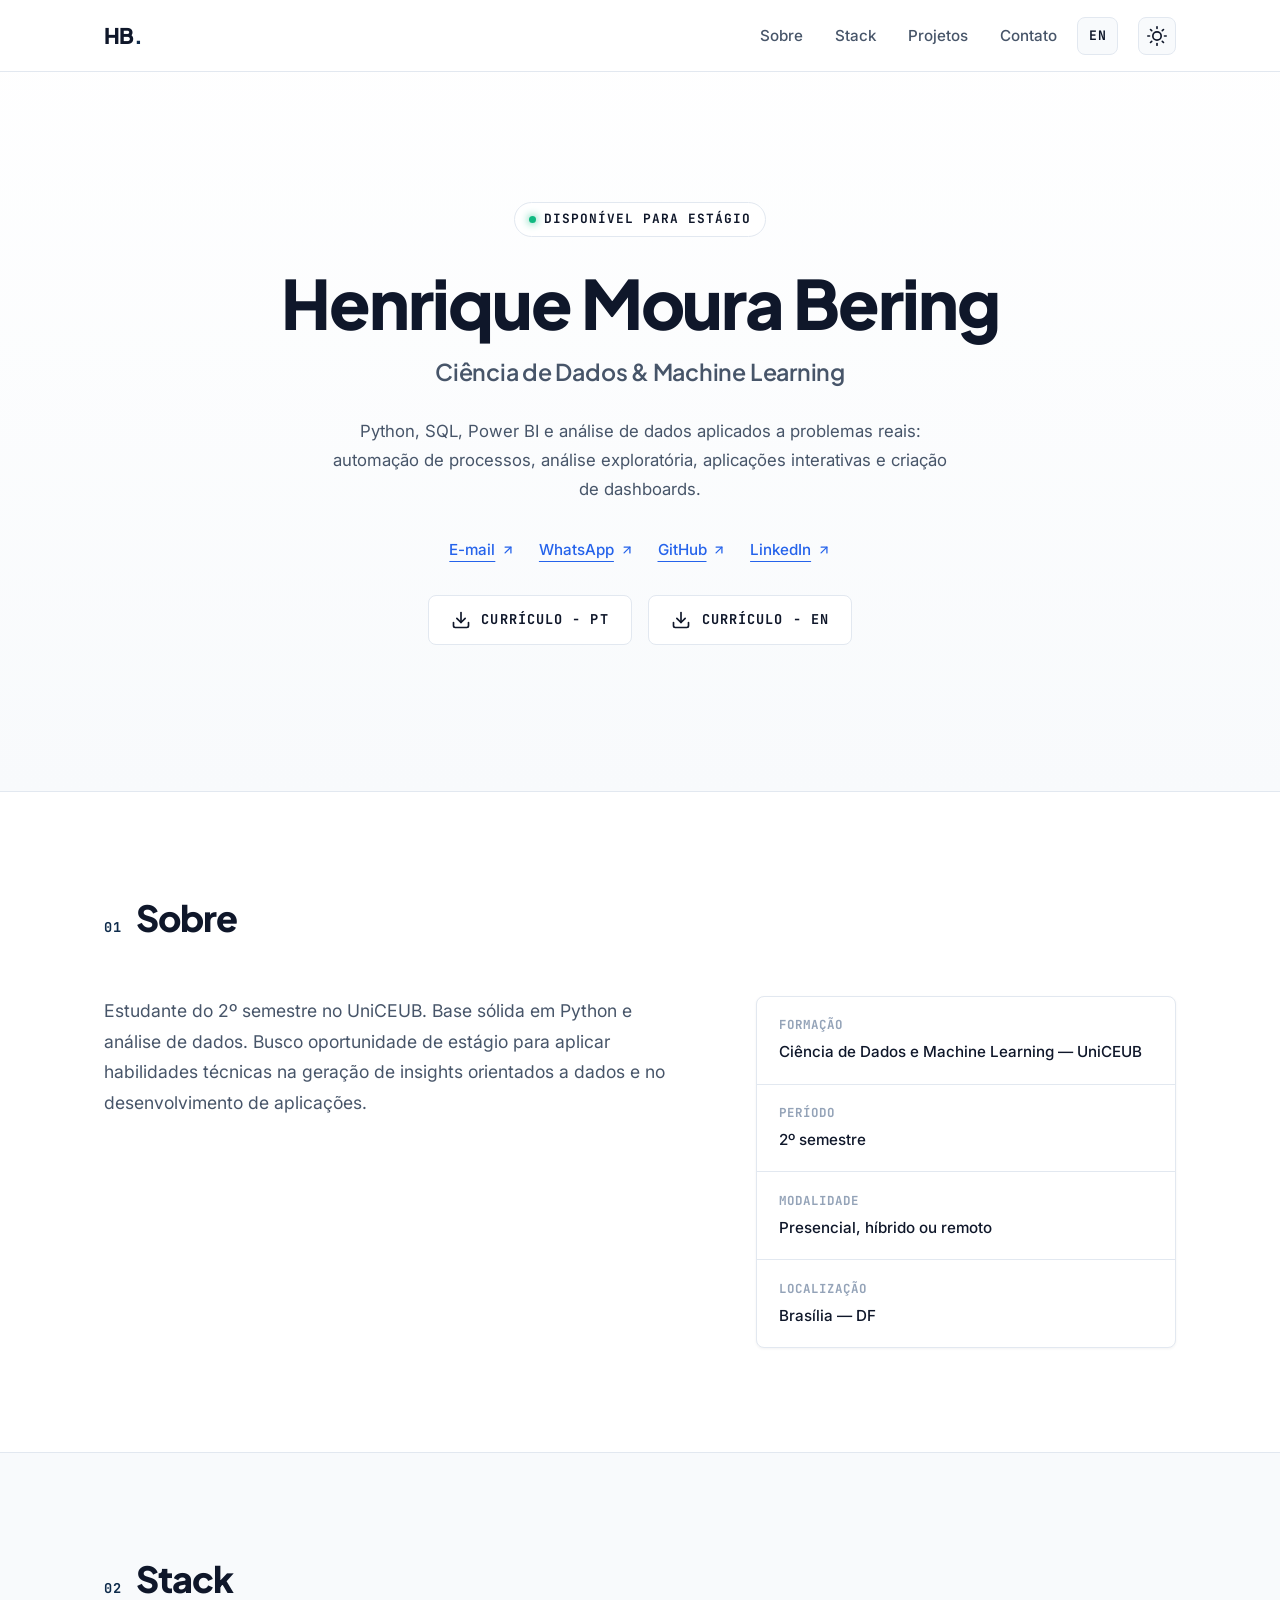
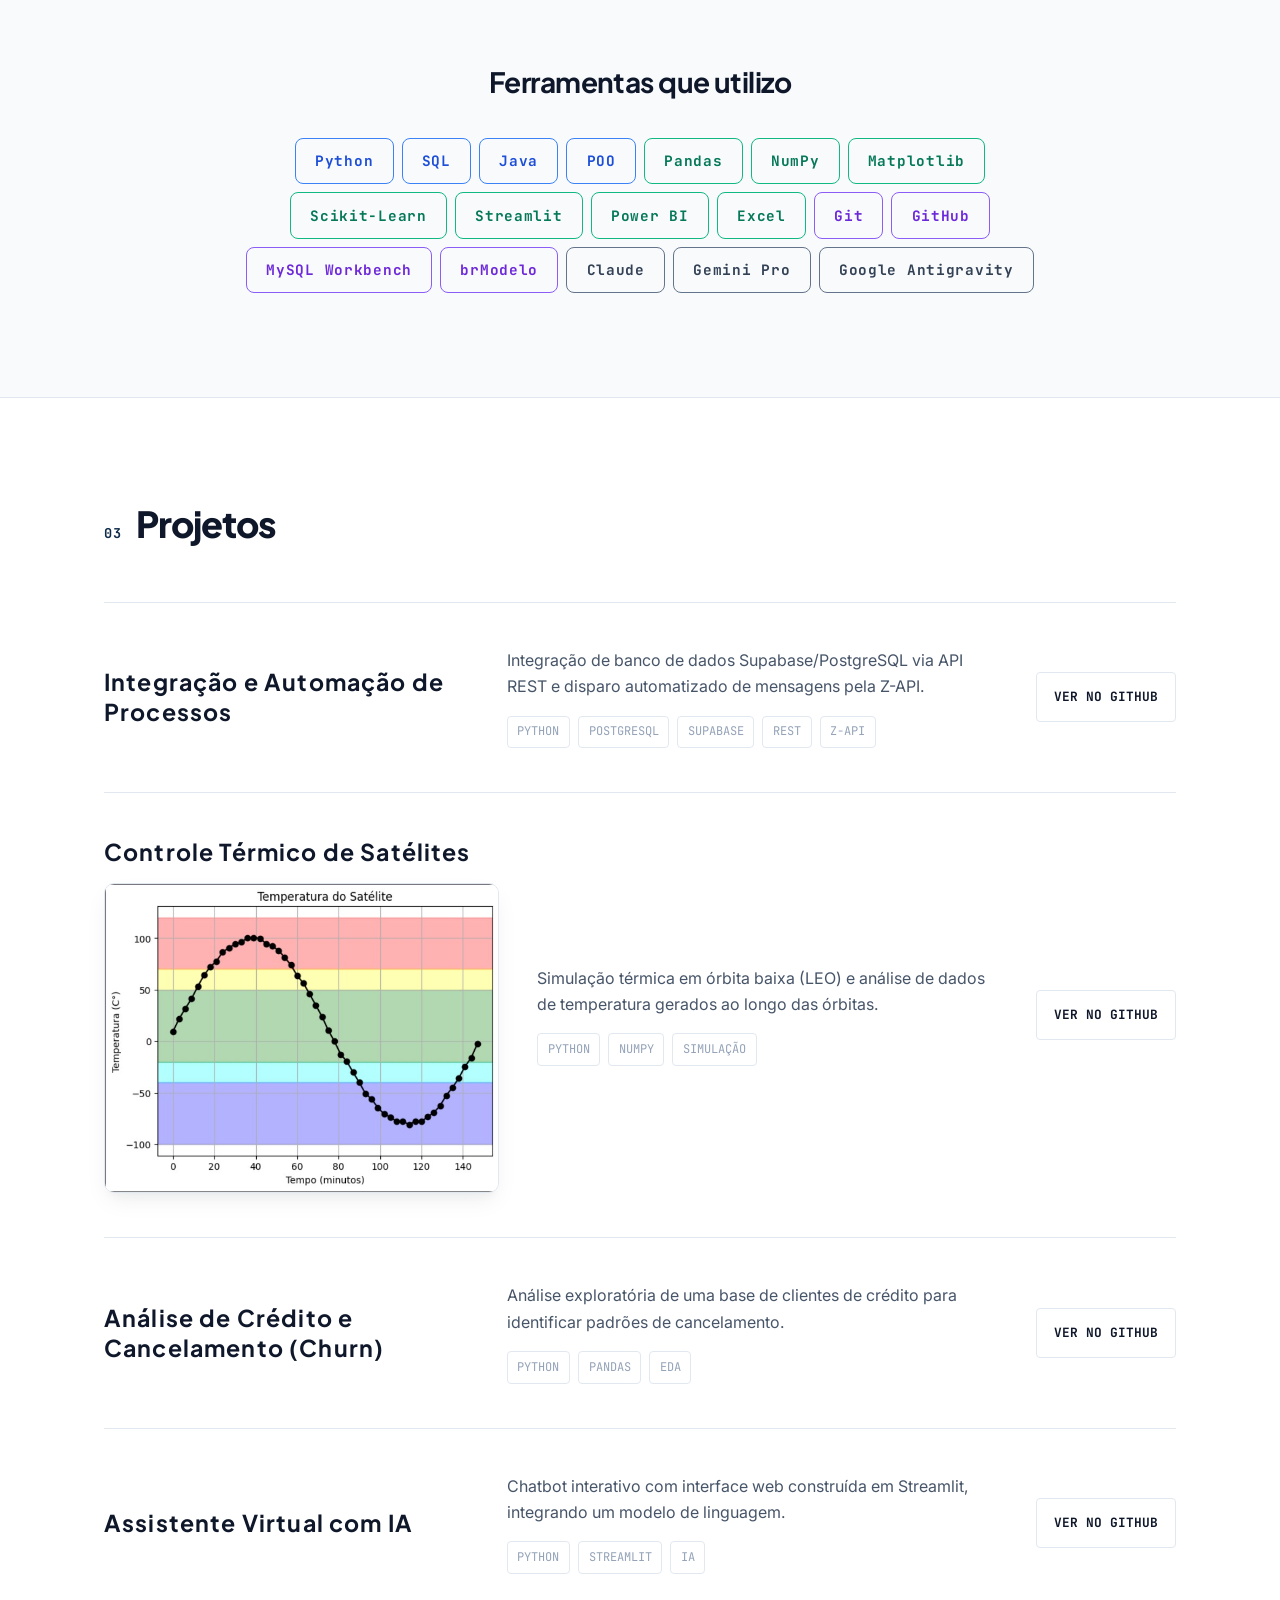
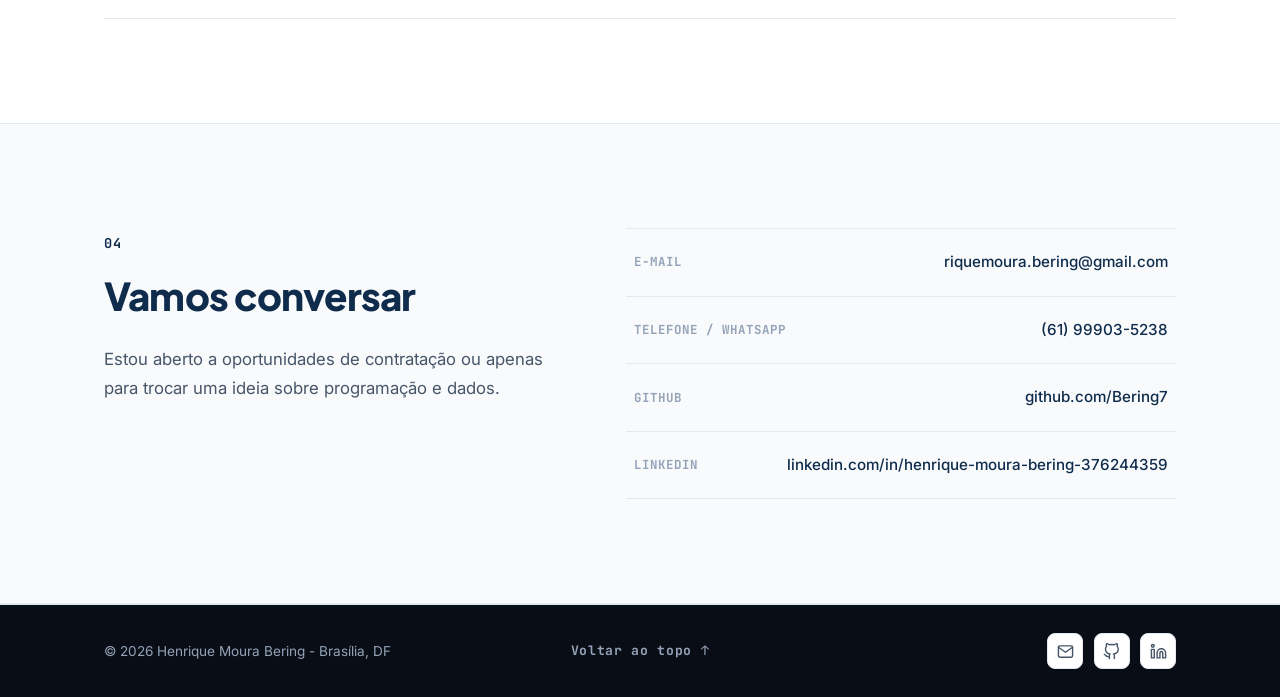
==== commit 79e8258d: "refactor: atualiza botao de ver projeto no github" ====
--- a/index.html
+++ b/index.html
@@ -222,7 +222,7 @@
               </div>
             </div>
             <div class="portfolio-right">
-              <a href="https://github.com/Bering7/desafio-b2bflow" target="_blank" class="portfolio-btn">GITHUB</a>
+              <a href="https://github.com/Bering7/desafio-b2bflow" target="_blank" class="portfolio-btn" data-i18n="github_btn">VER NO GITHUB</a>
             </div>
           </article>
 
@@ -239,7 +239,7 @@
               </div>
             </div>
             <div class="portfolio-right">
-              <a href="https://github.com/Bering7/Controle-Termico-de-Satelite" target="_blank" class="portfolio-btn">GITHUB</a>
+              <a href="https://github.com/Bering7/Controle-Termico-de-Satelite" target="_blank" class="portfolio-btn" data-i18n="github_btn">VER NO GITHUB</a>
             </div>
           </article>
 
@@ -255,7 +255,7 @@
               </div>
             </div>
             <div class="portfolio-right">
-              <a href="https://github.com/Bering7/Hashtag-Programacao" target="_blank" class="portfolio-btn">GITHUB</a>
+              <a href="https://github.com/Bering7/Hashtag-Programacao" target="_blank" class="portfolio-btn" data-i18n="github_btn">VER NO GITHUB</a>
             </div>
           </article>
 
@@ -271,7 +271,7 @@
               </div>
             </div>
             <div class="portfolio-right">
-              <a href="https://github.com/Bering7/Hashtag-Programacao" target="_blank" class="portfolio-btn">GITHUB</a>
+              <a href="https://github.com/Bering7/Hashtag-Programacao" target="_blank" class="portfolio-btn" data-i18n="github_btn">VER NO GITHUB</a>
             </div>
           </article>
         </div>
--- a/style.css
+++ b/style.css
@@ -583,7 +583,7 @@
 .portfolio-tags span { border: 1px solid var(--border); padding: 0.3rem 0.6rem; border-radius: 4px; font-family: var(--font-mono); font-size: 0.75rem; color: var(--text-light); text-transform: uppercase; }
 
 .portfolio-right { display: flex; flex-direction: column; gap: 0.8rem; width: 100%; }
-.portfolio-btn { display: flex; align-items: center; justify-content: center; width: 100%; padding: 0.8rem 1rem; border: 1px solid var(--border); border-radius: 4px; font-family: var(--font-mono); font-size: 0.8rem; font-weight: 700; color: var(--text); text-transform: uppercase; transition: background 0.2s; }
+.portfolio-btn { display: flex; align-items: center; justify-content: center; width: 100%; padding: 0.8rem 1rem; border: 1px solid var(--border); border-radius: 4px; font-family: var(--font-mono); font-size: 0.8rem; font-weight: 700; color: var(--text); text-transform: uppercase; transition: background 0.2s; white-space: nowrap; }
 .portfolio-btn:hover { background: var(--bg-alt); }
 .portfolio-btn--primary { background: var(--link-blue); border-color: var(--link-blue); color: #fff; }
 .portfolio-btn--primary:hover { background: var(--link-blue-hover); border-color: var(--link-blue-hover); color: #fff; }
